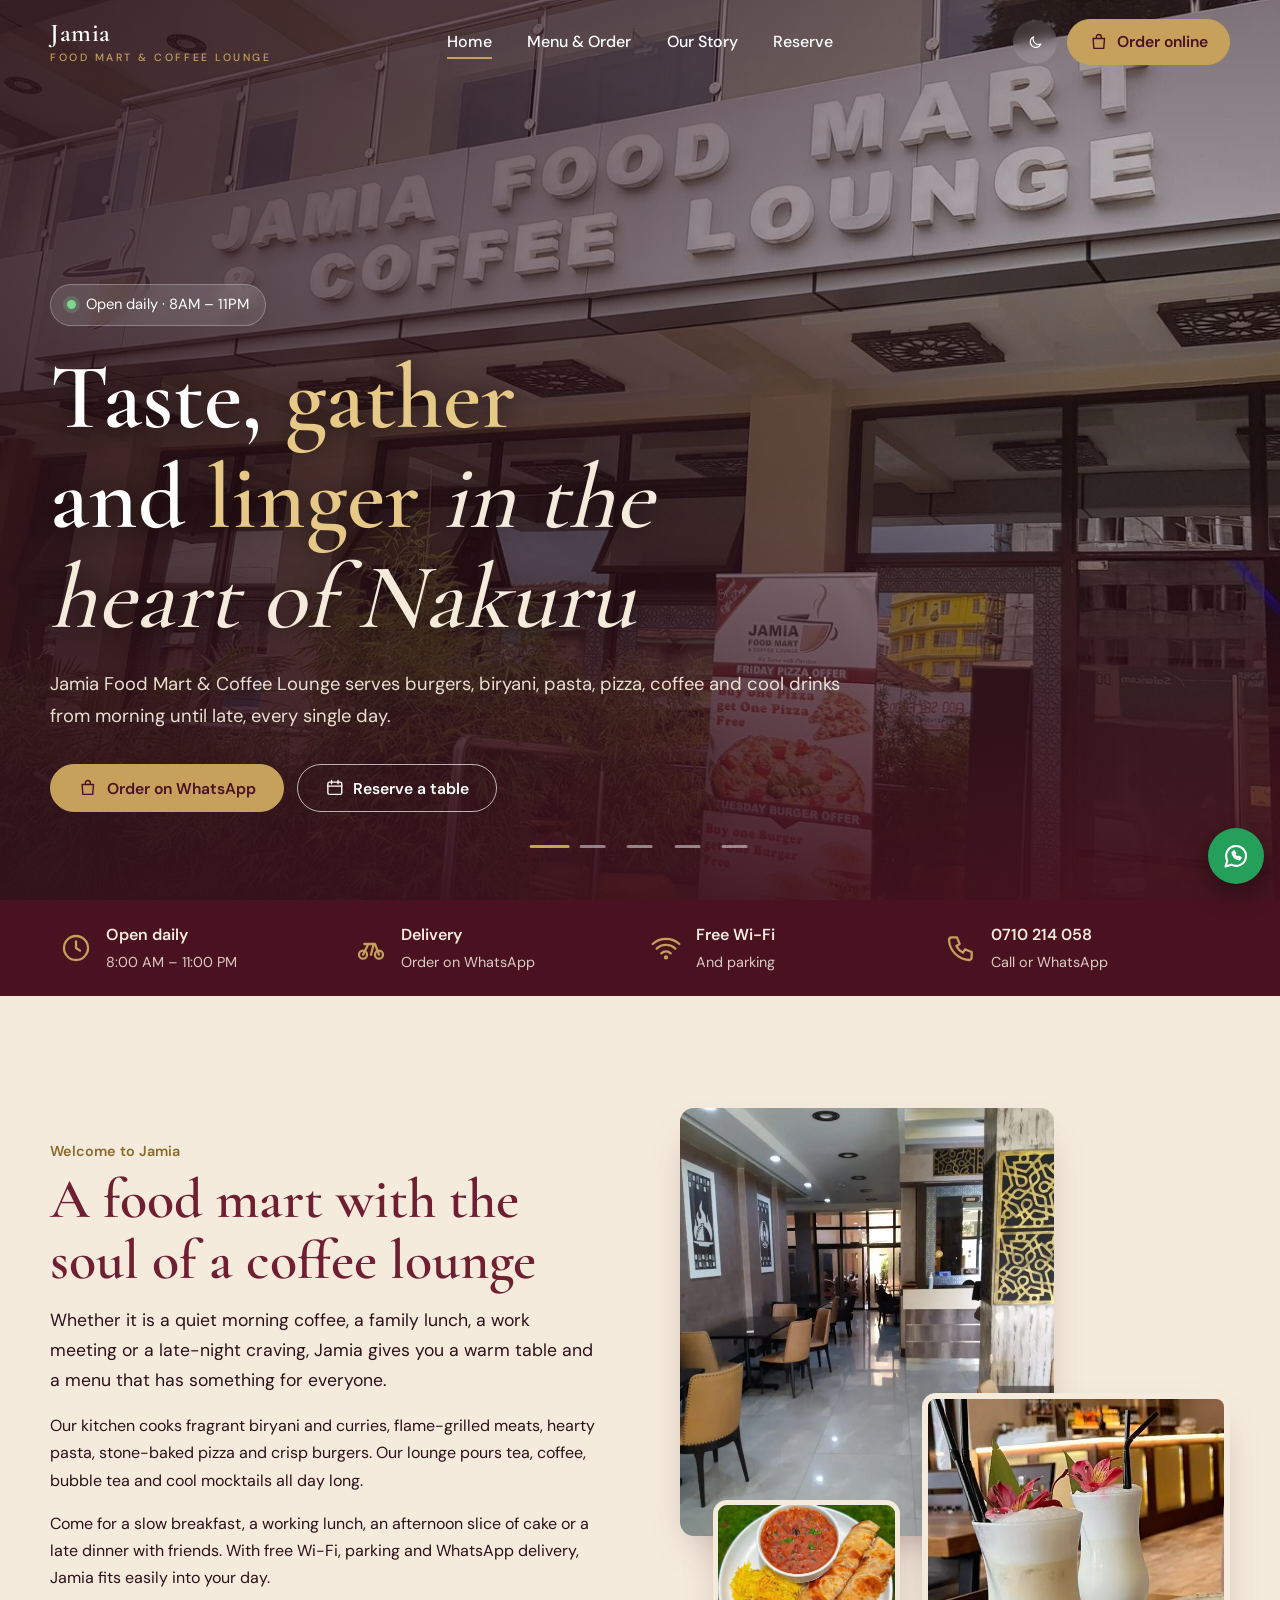
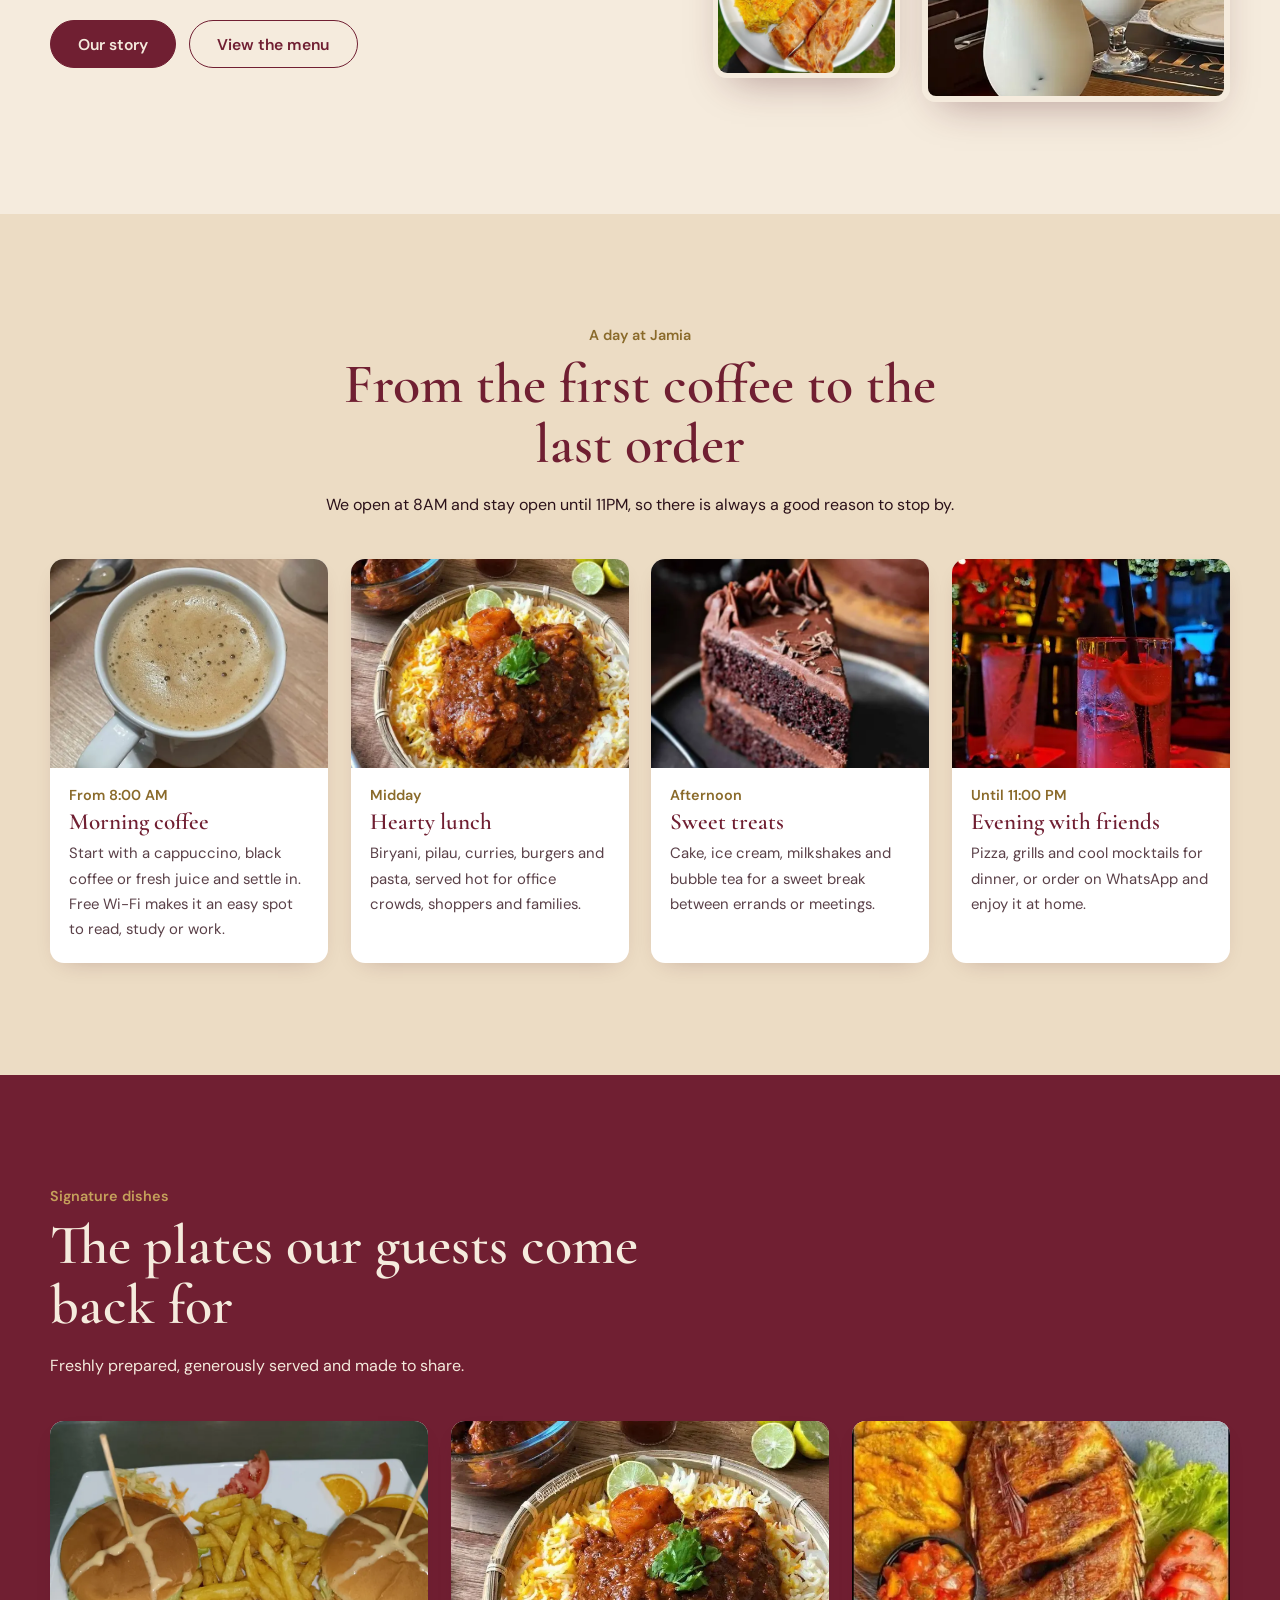
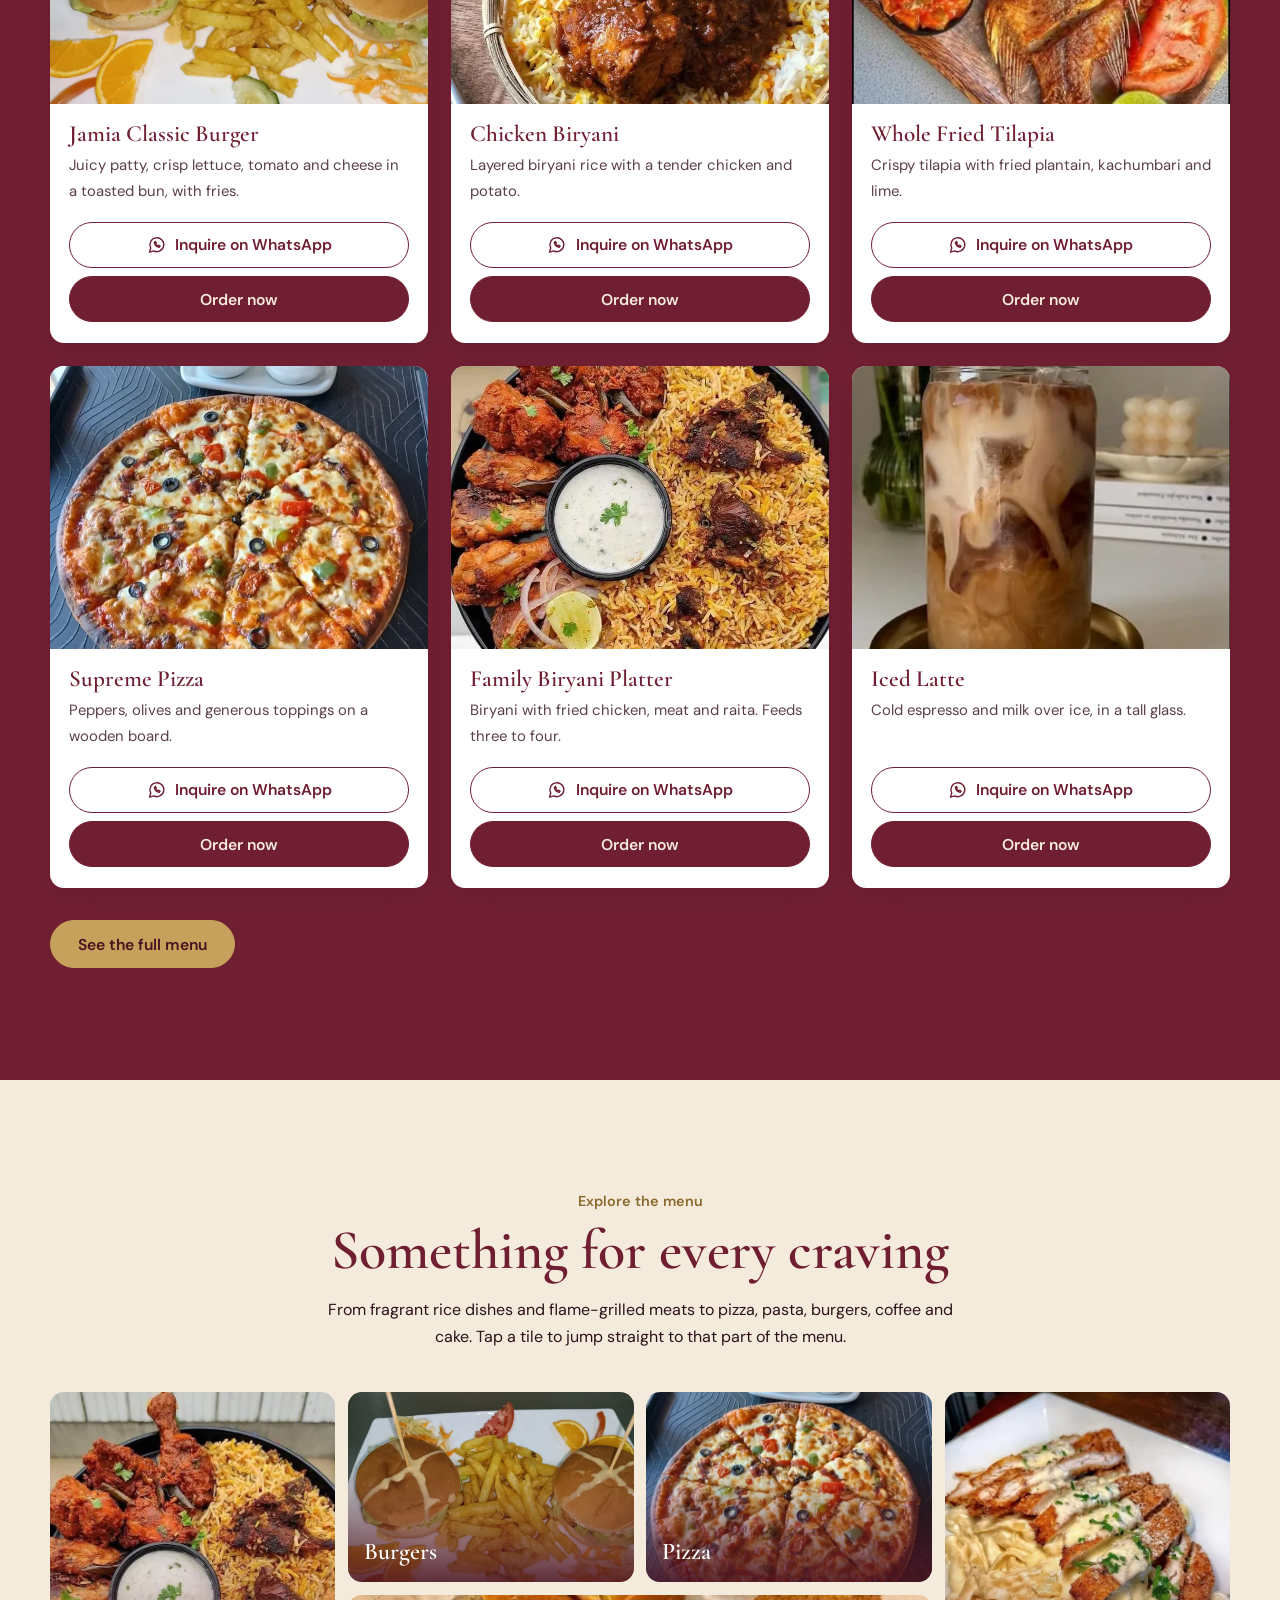
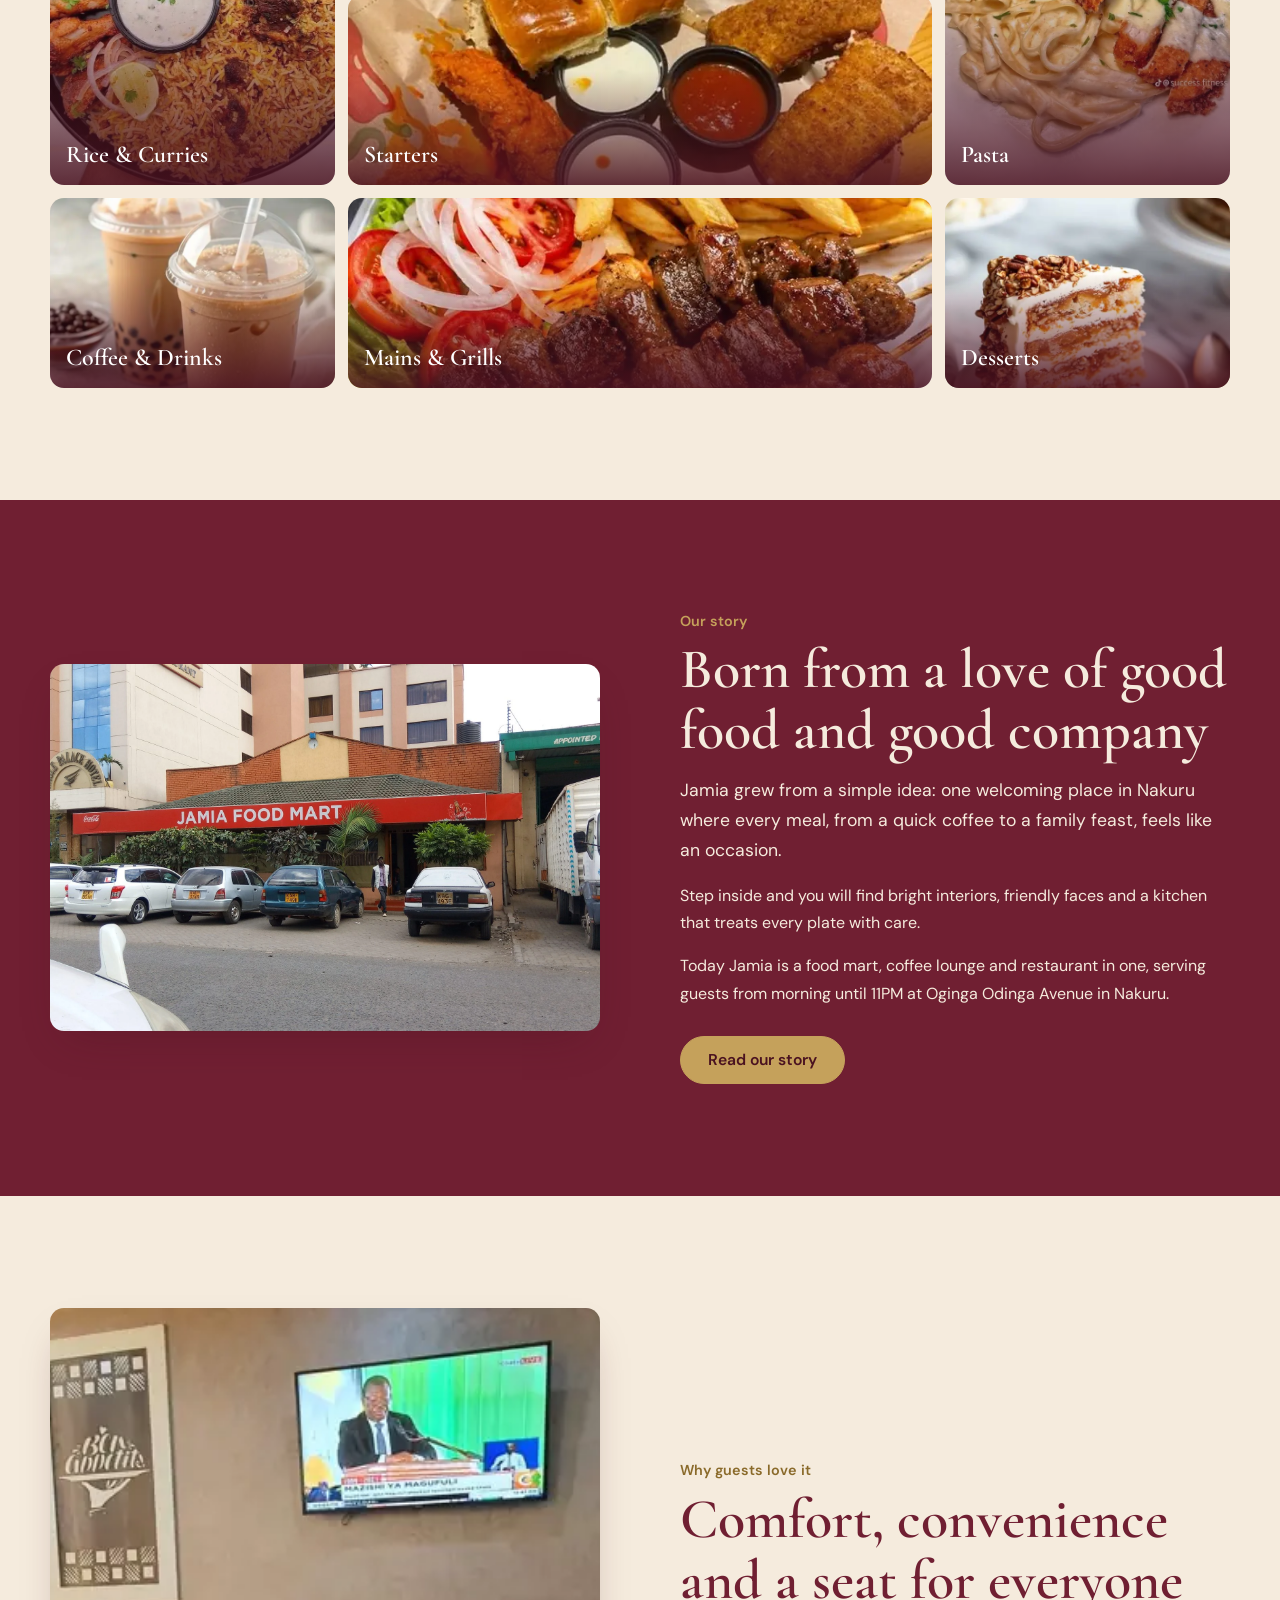
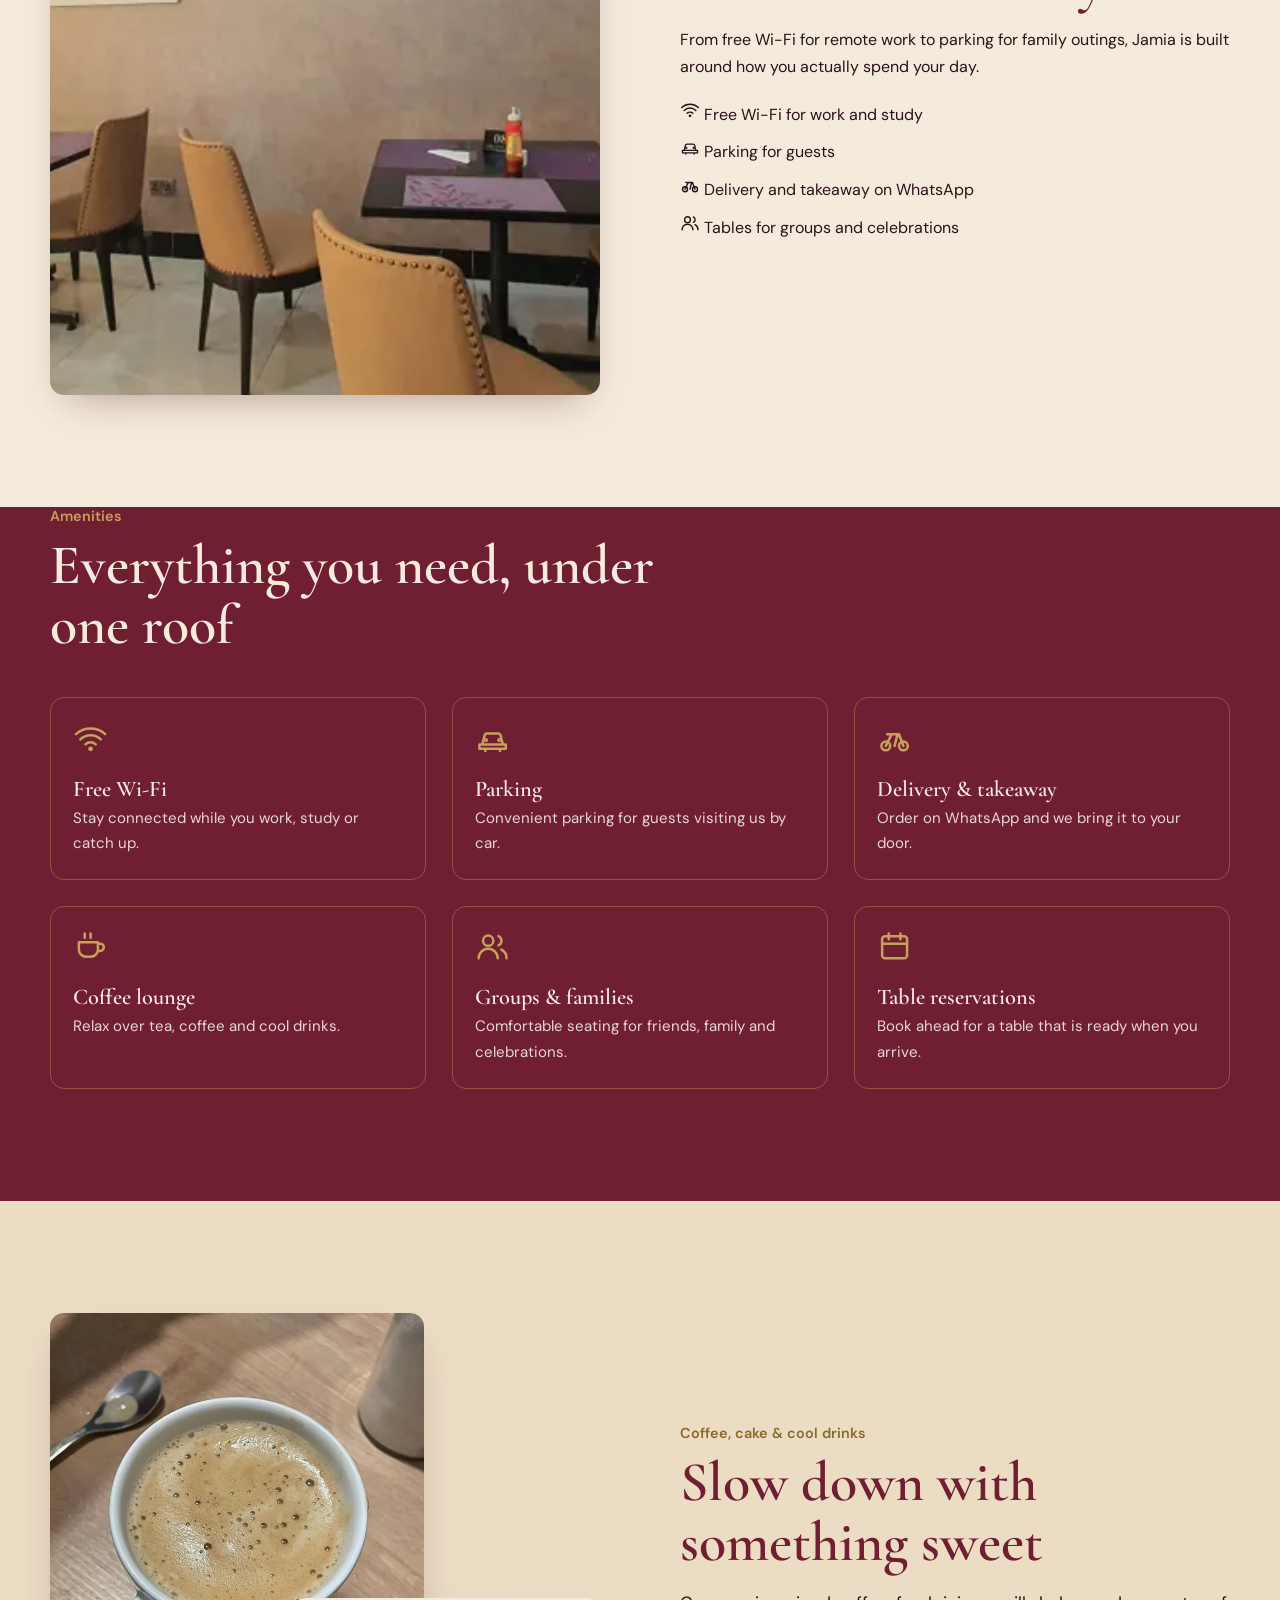
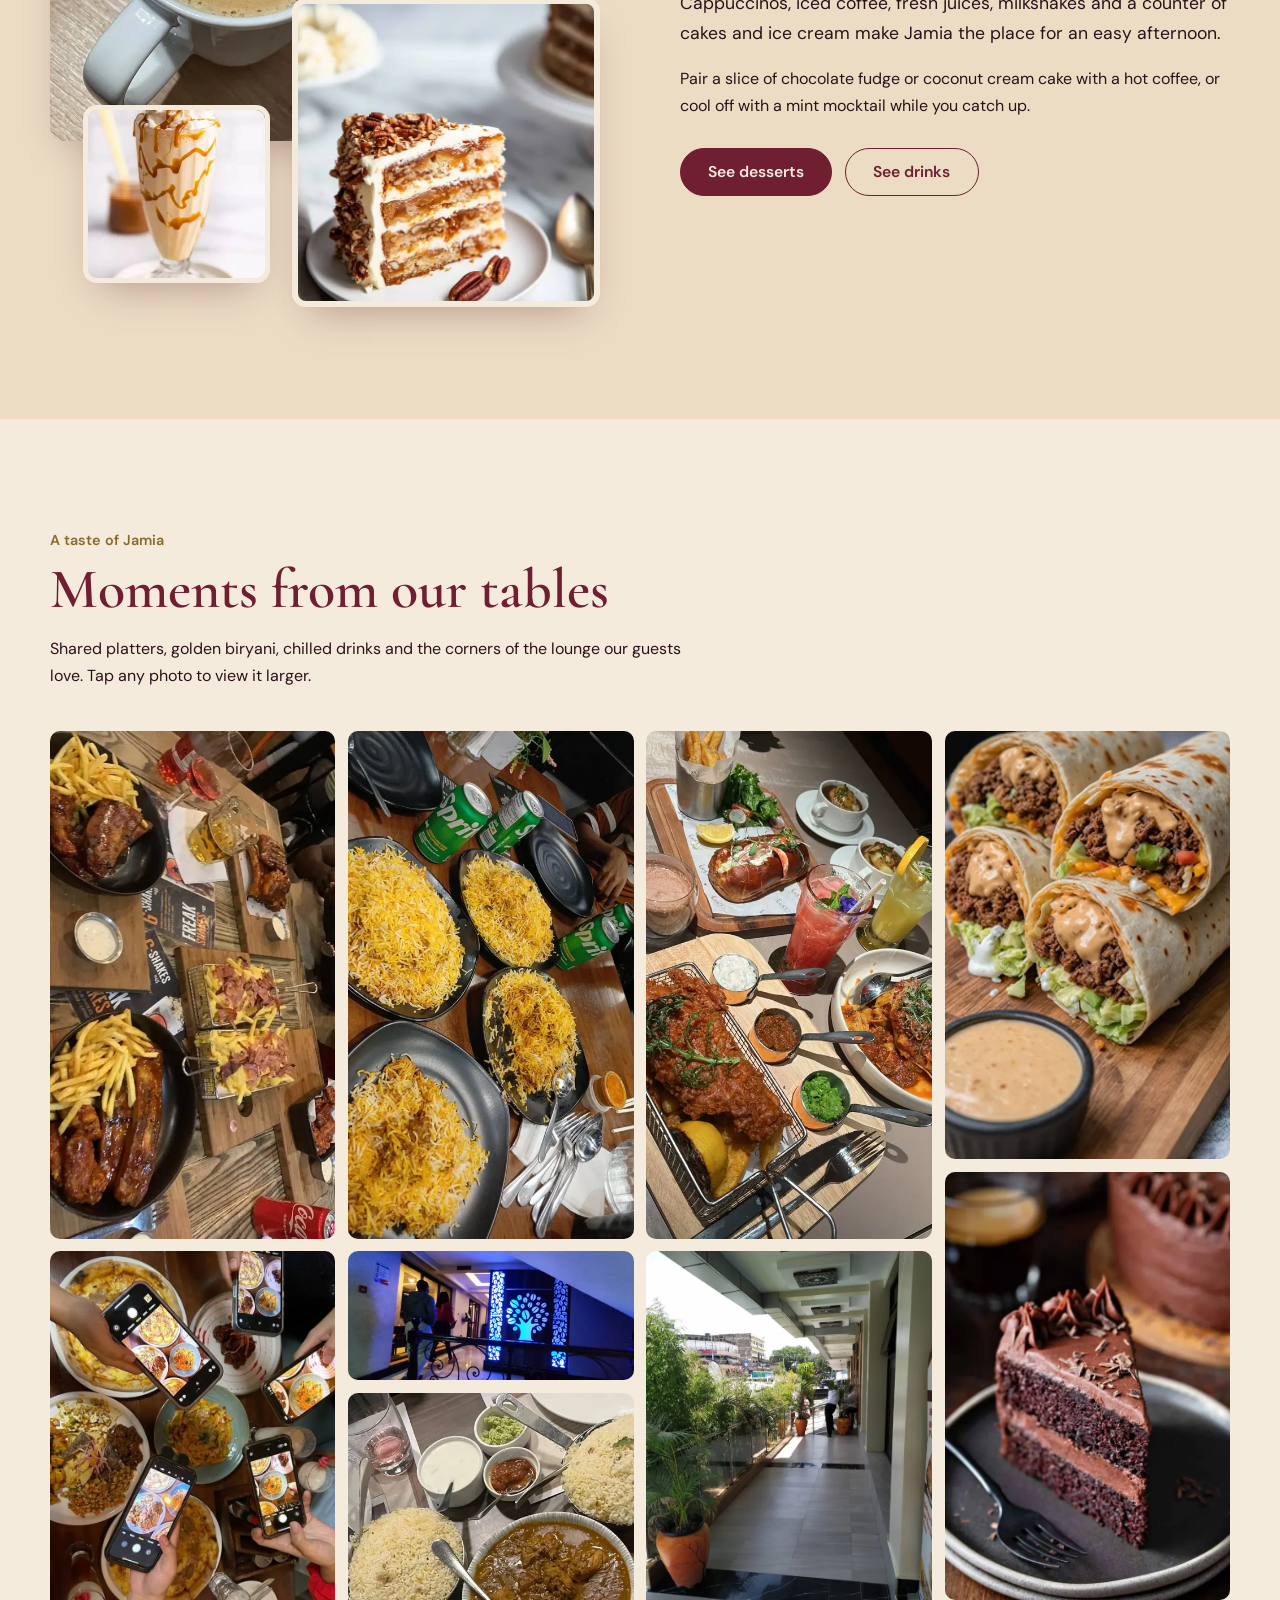
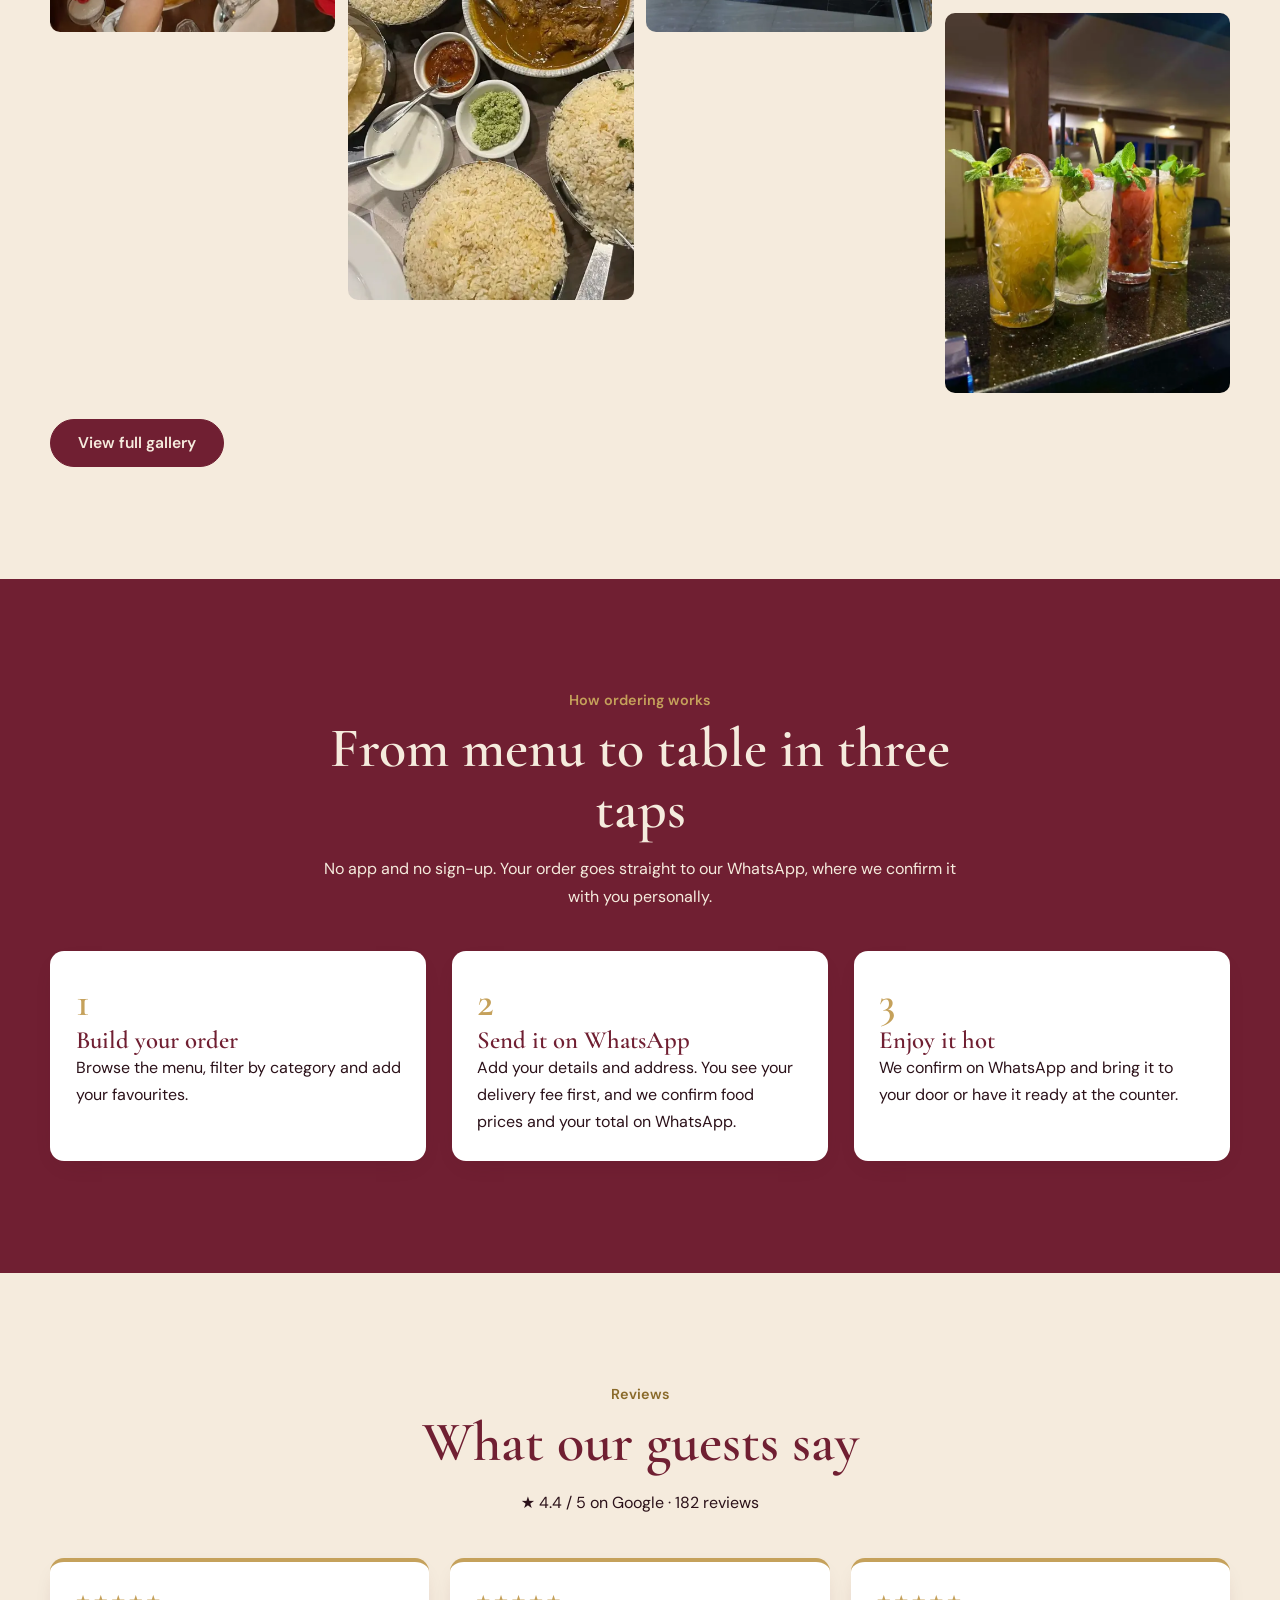
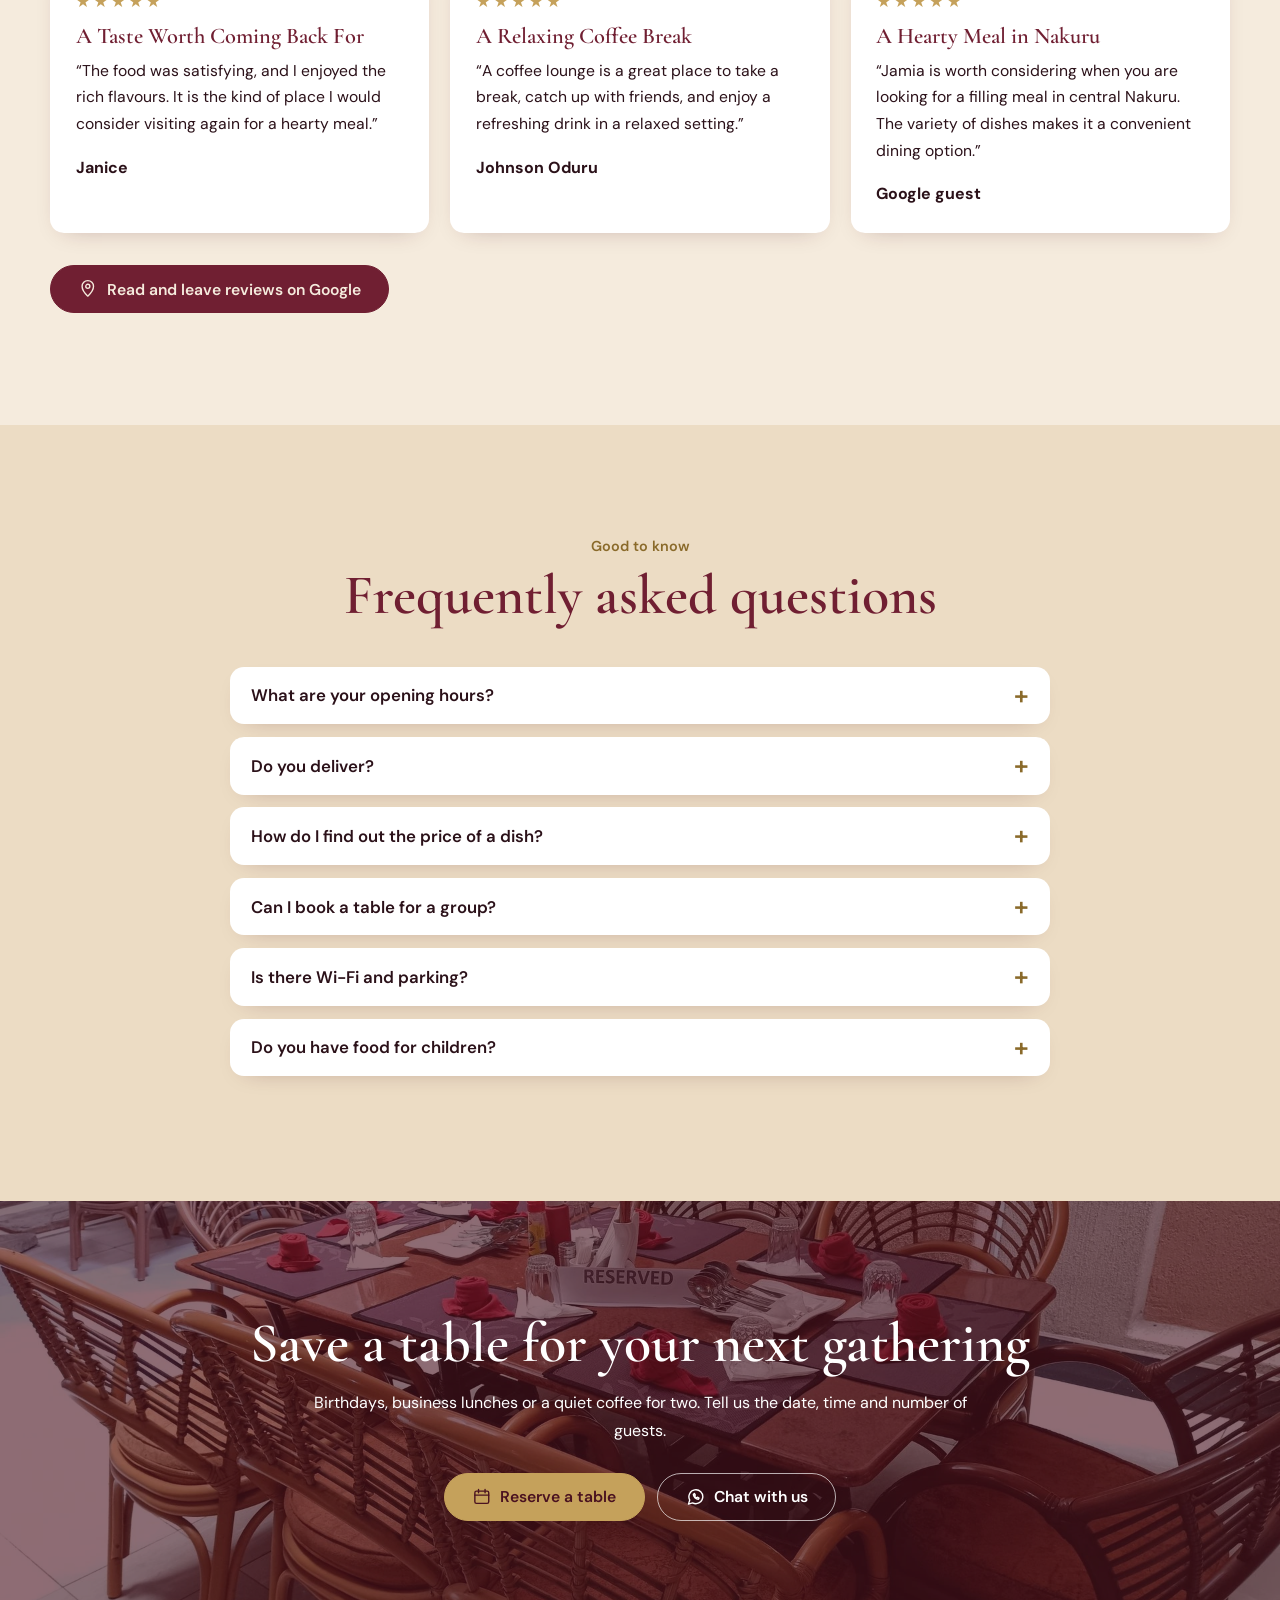
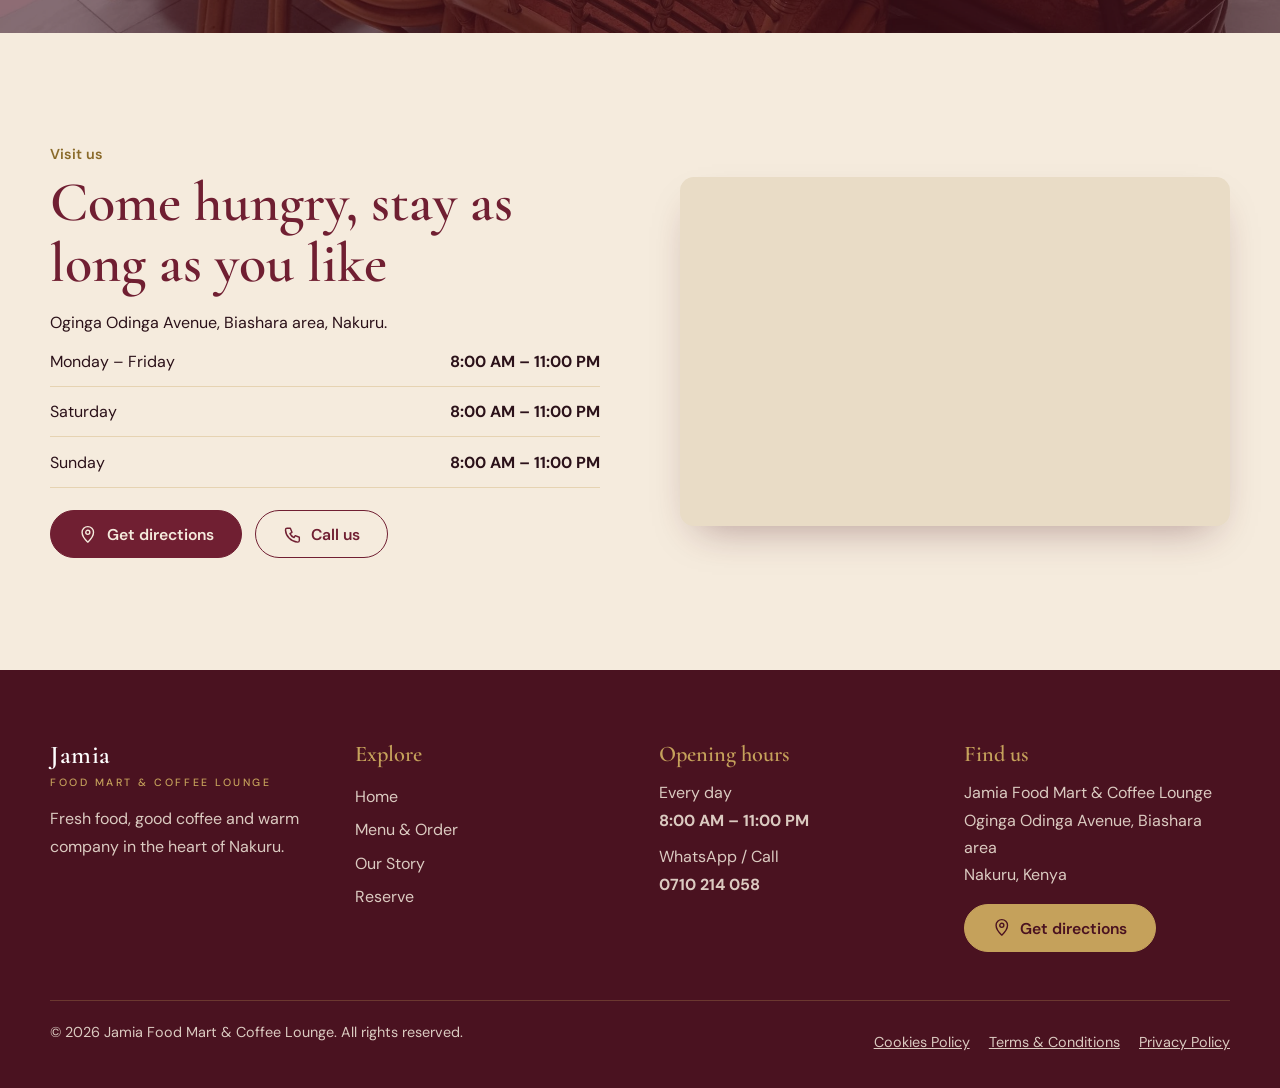
==== index.html @ 8fa5e99d "Add files via upload" ====
<!DOCTYPE html><html lang="en"><head><meta charset="utf-8"><meta name="viewport" content="width=device-width,initial-scale=1"><title>Jamia Food Mart & Coffee Lounge Nakuru | Restaurant, Coffee & Delivery</title><meta name="description" content="Jamia Food Mart & Coffee Lounge in Nakuru. Burgers, biryani, pasta, pizza and coffee. Open daily 8AM to 11PM with WhatsApp delivery, table reservations, free Wi-Fi and parking.">
<link rel="canonical" href="https://www.example.com/index.html"><meta name="theme-color" content="#701F32"><meta property="og:type" content="restaurant"><meta property="og:title" content="Jamia Food Mart & Coffee Lounge Nakuru | Restaurant, Coffee & Delivery"><meta property="og:description" content="Jamia Food Mart & Coffee Lounge in Nakuru. Burgers, biryani, pasta, pizza and coffee. Open daily 8AM to 11PM with WhatsApp delivery, table reservations, free Wi-Fi and parking."><meta property="og:image" content="https://www.example.com/images/j53.webp"><meta property="og:url" content="https://www.example.com/index.html"><meta name="twitter:card" content="summary_large_image">
<link rel="preload" href="fonts/cormorant-garamond-latin-600-normal.woff2" as="font" type="font/woff2" crossorigin><link rel="preload" href="fonts/dm-sans-latin-400-normal.woff2" as="font" type="font/woff2" crossorigin><link rel="stylesheet" href="css/style.css"><script>try{if(JSON.parse(localStorage.getItem('jm-th'))==='evening')document.documentElement.dataset.theme='evening'}catch(e){}</script>
<script type="application/ld+json">{"@context":"https://schema.org","@type":"Restaurant","name":"Jamia Food Mart & Coffee Lounge","image":"https://www.example.com/images/j53.webp","telephone":"+254710214058","servesCuisine":["Burgers","Pizza","Pasta","Biryani","Coffee"],"hasMenu":"https://www.example.com/menu.html","address":{"@type":"PostalAddress","streetAddress":"Oginga Odinga Avenue, Biashara area","addressLocality":"Nakuru","addressCountry":"KE"},"openingHoursSpecification":{"@type":"OpeningHoursSpecification","dayOfWeek":["Monday","Tuesday","Wednesday","Thursday","Friday","Saturday","Sunday"],"opens":"08:00","closes":"23:00"}}</script></head><body>
<header class="hd"><div class="wrap"><a class="logo" href="index.html">Jamia<small>FOOD MART &amp; COFFEE LOUNGE</small></a>
<nav class="nav" id="nav" aria-label="Main"><button class="x" type="button" aria-label="Close menu">&times;</button><ul><li><a href="index.html" aria-current="page">Home</a></li><li><a href="menu.html">Menu & Order</a></li><li><a href="about.html">Our Story</a></li><li><a href="reserve.html">Reserve</a></li></ul></nav>
<div class="hr"><button class="tg" type="button" aria-pressed="false" aria-label="Switch to evening look"><svg class="ic" viewBox="0 0 24 24" aria-hidden="true"><path d="M20 14.5A8 8 0 0 1 9.5 4a8 8 0 1 0 10.5 10.5z"/></svg></button><a class="btn" href="menu.html"><svg class="ic" viewBox="0 0 24 24" aria-hidden="true"><path d="M5 8h14l-1 12H6zM9 8V6a3 3 0 0 1 6 0v2"/></svg> Order online</a><button class="burger" type="button" aria-label="Open menu" aria-expanded="false" aria-controls="nav"><svg class="ic" viewBox="0 0 24 24" aria-hidden="true"><path d="M4 7h16M4 12h16M4 17h16"/></svg></button></div></div></header><main><section class="hero" aria-label="Welcome"><div class="slide on"><img src="images/j53.webp" alt="Jamia Food Mart &amp; Coffee Lounge entrance by day" width="1920" height="933" fetchpriority="high"></div><div class="slide"><img src="images/j40.webp" alt="Wicker dining chairs and set tables inside the restaurant" width="1920" height="1440" loading="lazy" decoding="async"></div><div class="slide"><img src="images/j44.webp" alt="Jamia Food Mart &amp; Coffee Lounge signage lit up at night" width="1920" height="864" loading="lazy" decoding="async"></div><div class="slide"><img src="images/j56.webp" alt="The bright, welcoming lounge area" width="1920" height="1440" loading="lazy" decoding="async"></div><div class="slide"><img src="images/j58.webp" alt="Jamia Food Mart entrance with its red awning" width="1920" height="1080" loading="lazy" decoding="async"></div><div class="wrap"><div class="status" data-open><i></i> Open daily · 8AM – 11PM</div><h1>Taste, <span class="g">gather</span> and <span class="g">linger</span> <span class="c">in the heart of Nakuru</span></h1><p>Jamia Food Mart &amp; Coffee Lounge serves burgers, biryani, pasta, pizza, coffee and cool drinks from morning until late, every single day.</p><div class="row"><a class="btn" href="menu.html"><svg class="ic" viewBox="0 0 24 24" aria-hidden="true"><path d="M5 8h14l-1 12H6zM9 8V6a3 3 0 0 1 6 0v2"/></svg> Order on WhatsApp</a><a class="btn ghost" href="reserve.html"><svg class="ic" viewBox="0 0 24 24" aria-hidden="true"><rect x="3.5" y="5" width="17" height="15" rx="2"/><path d="M3.5 10h17M8 3v4M16 3v4"/></svg> Reserve a table</a></div></div><div class="dots" role="group" aria-label="Slideshow"><button type="button" aria-label="Show slide 1" class="on"></button><button type="button" aria-label="Show slide 2"></button><button type="button" aria-label="Show slide 3"></button><button type="button" aria-label="Show slide 4"></button><button type="button" aria-label="Show slide 5"></button></div></section>
<section class="strip" aria-label="Quick info"><div class="wrap"><ul><li><svg class="ic" viewBox="0 0 24 24" aria-hidden="true"><circle cx="12" cy="12" r="9"/><path d="M12 7v5l3 2"/></svg><div><b>Open daily</b><span>8:00 AM – 11:00 PM</span></div></li><li><svg class="ic" viewBox="0 0 24 24" aria-hidden="true"><circle cx="6" cy="17" r="3"/><circle cx="18" cy="17" r="3"/><path d="M6 17l4-8h5l3 8M9 9H7M14 9l-2 8"/></svg><div><b>Delivery</b><span>Order on WhatsApp</span></div></li><li><svg class="ic" viewBox="0 0 24 24" aria-hidden="true"><path d="M2 9a15 15 0 0 1 20 0M5 12.5a10 10 0 0 1 14 0M8.5 16a5 5 0 0 1 7 0"/><circle cx="12" cy="19" r=".8"/></svg><div><b>Free Wi-Fi</b><span>And parking</span></div></li><li><svg class="ic" viewBox="0 0 24 24" aria-hidden="true"><path d="M5 4h4l2 5-2.5 1.5a11 11 0 0 0 5 5L15 13l5 2v4a2 2 0 0 1-2 2A16 16 0 0 1 3 6a2 2 0 0 1 2-2z"/></svg><div><b>0710 214 058</b><span>Call or WhatsApp</span></div></li></ul></div></section>
<section><div class="wrap split"><div class="rv"><span class="tag">Welcome to Jamia</span><h2>A food mart with the soul of a coffee lounge</h2><p class="lead">Whether it is a quiet morning coffee, a family lunch, a work meeting or a late-night craving, Jamia gives you a warm table and a menu that has something for everyone.</p><p>Our kitchen cooks fragrant biryani and curries, flame-grilled meats, hearty pasta, stone-baked pizza and crisp burgers. Our lounge pours tea, coffee, bubble tea and cool mocktails all day long.</p><p>Come for a slow breakfast, a working lunch, an afternoon slice of cake or a late dinner with friends. With free Wi-Fi, parking and WhatsApp delivery, Jamia fits easily into your day.</p><div class="row"><a class="btn wine" href="about.html">Our story</a><a class="btn ghost w" href="menu.html">View the menu</a></div></div>
<div class="collage rv"><img src="images/j47.webp" alt="Spacious, modern interior with tiled floors and comfortable chairs" width="675" height="900" class="a" loading="lazy" decoding="async" data-zoom><img src="images/j69.webp" alt="Two chilled coconut drinks at the bar" width="506" height="900" class="b" loading="lazy" decoding="async" data-zoom><img src="images/j19.webp" alt="Layered chapati with a bowl of bean stew and rice" width="735" height="760" class="c" loading="lazy" decoding="async" data-zoom></div></div></section>
<section class="alt"><div class="wrap"><div class="head c rv"><span class="tag">A day at Jamia</span><h2>From the first coffee to the last order</h2><p>We open at 8AM and stay open until 11PM, so there is always a good reason to stop by.</p></div><div class="cards">
<article class="card rv"><div class="im"><img src="images/j79.webp" alt="Cappuccino with creamy foam" width="675" height="900" loading="lazy" decoding="async" data-zoom></div><div class="bd"><span class="tag" style="margin:0">From 8:00 AM</span><h3>Morning coffee</h3><p>Start with a cappuccino, black coffee or fresh juice and settle in. Free Wi-Fi makes it an easy spot to read, study or work.</p></div></article>
<article class="card rv"><div class="im"><img src="images/j33.webp" alt="Chicken biryani on a woven tray" width="640" height="640" loading="lazy" decoding="async" data-zoom></div><div class="bd"><span class="tag" style="margin:0">Midday</span><h3>Hearty lunch</h3><p>Biryani, pilau, curries, burgers and pasta, served hot for office crowds, shoppers and families.</p></div></article>
<article class="card rv"><div class="im"><img src="images/j86.webp" alt="Chocolate fudge cake slice" width="600" height="900" loading="lazy" decoding="async" data-zoom></div><div class="bd"><span class="tag" style="margin:0">Afternoon</span><h3>Sweet treats</h3><p>Cake, ice cream, milkshakes and bubble tea for a sweet break between errands or meetings.</p></div></article>
<article class="card rv"><div class="im"><img src="images/j71.webp" alt="Red berry sparkler mocktails" width="506" height="900" loading="lazy" decoding="async" data-zoom></div><div class="bd"><span class="tag" style="margin:0">Until 11:00 PM</span><h3>Evening with friends</h3><p>Pizza, grills and cool mocktails for dinner, or order on WhatsApp and enjoy it at home.</p></div></article></div></div></section>
<section class="dark"><div class="wrap"><div class="head rv"><span class="tag">Signature dishes</span><h2>The plates our guests come back for</h2><p>Freshly prepared, generously served and made to share.</p></div><div class="cards c3"><article class="card rv"><div class="im"><img src="images/j46.webp" alt="Jamia Classic Burger" width="900" height="675" loading="lazy" decoding="async" data-zoom></div><div class="bd"><div class="t"><h3>Jamia Classic Burger</h3></div><p>Juicy patty, crisp lettuce, tomato and cheese in a toasted bun, with fries.</p><div class="acts"><a class="btn ghost w inq" href="https://wa.me/254710214058?text=Hi%20Jamia%2C%20I%20would%20like%20to%20inquire%20about%20the%20price%20of%3A%20Jamia%20Classic%20Burger" target="_blank" rel="noopener"><svg class="ic" viewBox="0 0 24 24" aria-hidden="true"><path d="M3 21l1.6-5A8.5 8.5 0 1 1 8 19.4z"/><path d="M9 9c0 3 3 6 6 6l1-1.5-2-1-1 .8c-1-.4-2-1.4-2.4-2.4l.8-1-1-2z"/></svg> Inquire on WhatsApp</a><a class="btn wine" href="menu.html#burgers">Order now</a></div></div></article><article class="card rv"><div class="im"><img src="images/j33.webp" alt="Chicken Biryani" width="640" height="640" loading="lazy" decoding="async" data-zoom></div><div class="bd"><div class="t"><h3>Chicken Biryani</h3></div><p>Layered biryani rice with a tender chicken and potato.</p><div class="acts"><a class="btn ghost w inq" href="https://wa.me/254710214058?text=Hi%20Jamia%2C%20I%20would%20like%20to%20inquire%20about%20the%20price%20of%3A%20Chicken%20Biryani" target="_blank" rel="noopener"><svg class="ic" viewBox="0 0 24 24" aria-hidden="true"><path d="M3 21l1.6-5A8.5 8.5 0 1 1 8 19.4z"/><path d="M9 9c0 3 3 6 6 6l1-1.5-2-1-1 .8c-1-.4-2-1.4-2.4-2.4l.8-1-1-2z"/></svg> Inquire on WhatsApp</a><a class="btn wine" href="menu.html#rice">Order now</a></div></div></article><article class="card rv"><div class="im"><img src="images/j14.webp" alt="Whole Fried Tilapia" width="736" height="881" loading="lazy" decoding="async" data-zoom></div><div class="bd"><div class="t"><h3>Whole Fried Tilapia</h3></div><p>Crispy tilapia with fried plantain, kachumbari and lime.</p><div class="acts"><a class="btn ghost w inq" href="https://wa.me/254710214058?text=Hi%20Jamia%2C%20I%20would%20like%20to%20inquire%20about%20the%20price%20of%3A%20Whole%20Fried%20Tilapia" target="_blank" rel="noopener"><svg class="ic" viewBox="0 0 24 24" aria-hidden="true"><path d="M3 21l1.6-5A8.5 8.5 0 1 1 8 19.4z"/><path d="M9 9c0 3 3 6 6 6l1-1.5-2-1-1 .8c-1-.4-2-1.4-2.4-2.4l.8-1-1-2z"/></svg> Inquire on WhatsApp</a><a class="btn wine" href="menu.html#grill">Order now</a></div></div></article><article class="card rv"><div class="im"><img src="images/j36.webp" alt="Supreme Pizza" width="675" height="900" loading="lazy" decoding="async" data-zoom></div><div class="bd"><div class="t"><h3>Supreme Pizza</h3></div><p>Peppers, olives and generous toppings on a wooden board.</p><div class="acts"><a class="btn ghost w inq" href="https://wa.me/254710214058?text=Hi%20Jamia%2C%20I%20would%20like%20to%20inquire%20about%20the%20price%20of%3A%20Supreme%20Pizza" target="_blank" rel="noopener"><svg class="ic" viewBox="0 0 24 24" aria-hidden="true"><path d="M3 21l1.6-5A8.5 8.5 0 1 1 8 19.4z"/><path d="M9 9c0 3 3 6 6 6l1-1.5-2-1-1 .8c-1-.4-2-1.4-2.4-2.4l.8-1-1-2z"/></svg> Inquire on WhatsApp</a><a class="btn wine" href="menu.html#pizza">Order now</a></div></div></article><article class="card rv"><div class="im"><img src="images/j34.webp" alt="Family Biryani Platter" width="736" height="867" loading="lazy" decoding="async" data-zoom></div><div class="bd"><div class="t"><h3>Family Biryani Platter</h3></div><p>Biryani with fried chicken, meat and raita. Feeds three to four.</p><div class="acts"><a class="btn ghost w inq" href="https://wa.me/254710214058?text=Hi%20Jamia%2C%20I%20would%20like%20to%20inquire%20about%20the%20price%20of%3A%20Family%20Biryani%20Platter" target="_blank" rel="noopener"><svg class="ic" viewBox="0 0 24 24" aria-hidden="true"><path d="M3 21l1.6-5A8.5 8.5 0 1 1 8 19.4z"/><path d="M9 9c0 3 3 6 6 6l1-1.5-2-1-1 .8c-1-.4-2-1.4-2.4-2.4l.8-1-1-2z"/></svg> Inquire on WhatsApp</a><a class="btn wine" href="menu.html#rice">Order now</a></div></div></article><article class="card rv"><div class="im"><img src="images/j70.webp" alt="Iced Latte" width="507" height="900" loading="lazy" decoding="async" data-zoom></div><div class="bd"><div class="t"><h3>Iced Latte</h3></div><p>Cold espresso and milk over ice, in a tall glass.</p><div class="acts"><a class="btn ghost w inq" href="https://wa.me/254710214058?text=Hi%20Jamia%2C%20I%20would%20like%20to%20inquire%20about%20the%20price%20of%3A%20Iced%20Latte" target="_blank" rel="noopener"><svg class="ic" viewBox="0 0 24 24" aria-hidden="true"><path d="M3 21l1.6-5A8.5 8.5 0 1 1 8 19.4z"/><path d="M9 9c0 3 3 6 6 6l1-1.5-2-1-1 .8c-1-.4-2-1.4-2.4-2.4l.8-1-1-2z"/></svg> Inquire on WhatsApp</a><a class="btn wine" href="menu.html#drinks">Order now</a></div></div></article></div><p class="rv" style="margin-top:2rem"><a class="btn" href="menu.html">See the full menu</a></p></div></section>
<section><div class="wrap"><div class="head c rv"><span class="tag">Explore the menu</span><h2>Something for every craving</h2><p>From fragrant rice dishes and flame-grilled meats to pizza, pasta, burgers, coffee and cake. Tap a tile to jump straight to that part of the menu.</p></div><div class="mosaic">
<a class="t rv" href="menu.html#rice"><img src="images/j34.webp" alt="Family biryani platter with fried chicken" width="736" height="867" loading="lazy" decoding="async"><span>Rice &amp; Curries</span></a><a class="rv" href="menu.html#burgers"><img src="images/j46.webp" alt="Burgers and fries" width="900" height="675" loading="lazy" decoding="async"><span>Burgers</span></a><a class="rv" href="menu.html#pizza"><img src="images/j36.webp" alt="Supreme pizza on a board" width="675" height="900" loading="lazy" decoding="async"><span>Pizza</span></a><a class="t rv" href="menu.html#pasta"><img src="images/j8.webp" alt="Creamy chicken alfredo" width="674" height="900" loading="lazy" decoding="async"><span>Pasta</span></a><a class="w rv" href="menu.html#starters"><img src="images/j67.webp" alt="Wings, sliders and spring rolls platter" width="675" height="900" loading="lazy" decoding="async"><span>Starters</span></a><a class="rv" href="menu.html#drinks"><img src="images/j29.webp" alt="Brown sugar bubble tea" width="600" height="900" loading="lazy" decoding="async"><span>Coffee &amp; Drinks</span></a><a class="w rv" href="menu.html#grill"><img src="images/j20.webp" alt="Beef skewers with fries and salad" width="730" height="900" loading="lazy" decoding="async"><span>Mains &amp; Grills</span></a><a class="rv" href="menu.html#sweets"><img src="images/j83.webp" alt="Pecan layer cake slice" width="600" height="900" loading="lazy" decoding="async"><span>Desserts</span></a></div></div></section>
<section class="dark"><div class="wrap split flip"><div class="rv"><span class="tag">Our story</span><h2>Born from a love of good food and good company</h2><p class="lead">Jamia grew from a simple idea: one welcoming place in Nakuru where every meal, from a quick coffee to a family feast, feels like an occasion.</p><p>Step inside and you will find bright interiors, friendly faces and a kitchen that treats every plate with care.</p><p>Today Jamia is a food mart, coffee lounge and restaurant in one, serving guests from morning until 11PM at Oginga Odinga Avenue in Nakuru.</p><div class="row"><a class="btn" href="about.html">Read our story</a></div></div><div class="fig w rv"><img src="images/j58.webp" alt="Jamia Food Mart entrance with its red awning" width="1920" height="1080" loading="lazy" decoding="async" data-zoom></div></div></section>
<section><div class="wrap split"><div class="fig rv"><img src="images/j60.webp" alt="Dining corner with wooden chairs and a wall-mounted TV" width="900" height="427" loading="lazy" decoding="async" data-zoom></div><div class="rv"><span class="tag">Why guests love it</span><h2>Comfort, convenience and a seat for everyone</h2><p>From free Wi-Fi for remote work to parking for family outings, Jamia is built around how you actually spend your day.</p><ul style="margin-top:1.2rem;display:grid;gap:.6rem"><li><svg class="ic" viewBox="0 0 24 24" aria-hidden="true"><path d="M2 9a15 15 0 0 1 20 0M5 12.5a10 10 0 0 1 14 0M8.5 16a5 5 0 0 1 7 0"/><circle cx="12" cy="19" r=".8"/></svg> Free Wi-Fi for work and study</li><li><svg class="ic" viewBox="0 0 24 24" aria-hidden="true"><path d="M5 16l1.5-6A2 2 0 0 1 8.4 8.5h7.2a2 2 0 0 1 1.9 1.5L19 16M3 16h18v3H3zM7 19v1.5M17 19v1.5"/><circle cx="7.5" cy="13" r=".6"/><circle cx="16.5" cy="13" r=".6"/></svg> Parking for guests</li><li><svg class="ic" viewBox="0 0 24 24" aria-hidden="true"><circle cx="6" cy="17" r="3"/><circle cx="18" cy="17" r="3"/><path d="M6 17l4-8h5l3 8M9 9H7M14 9l-2 8"/></svg> Delivery and takeaway on WhatsApp</li><li><svg class="ic" viewBox="0 0 24 24" aria-hidden="true"><circle cx="9" cy="8" r="3.5"/><path d="M2.5 20a6.5 6.5 0 0 1 13 0M16 4.8a3.5 3.5 0 0 1 0 6.4M18 14a6.5 6.5 0 0 1 3.5 6"/></svg> Tables for groups and celebrations</li></ul></div></div></section>
<section class="dark" style="padding-top:0"><div class="wrap"><div class="head rv"><span class="tag">Amenities</span><h2>Everything you need, under one roof</h2></div><div class="feat"><div class="rv"><svg class="ic" viewBox="0 0 24 24" aria-hidden="true"><path d="M2 9a15 15 0 0 1 20 0M5 12.5a10 10 0 0 1 14 0M8.5 16a5 5 0 0 1 7 0"/><circle cx="12" cy="19" r=".8"/></svg><h3>Free Wi-Fi</h3><p>Stay connected while you work, study or catch up.</p></div><div class="rv"><svg class="ic" viewBox="0 0 24 24" aria-hidden="true"><path d="M5 16l1.5-6A2 2 0 0 1 8.4 8.5h7.2a2 2 0 0 1 1.9 1.5L19 16M3 16h18v3H3zM7 19v1.5M17 19v1.5"/><circle cx="7.5" cy="13" r=".6"/><circle cx="16.5" cy="13" r=".6"/></svg><h3>Parking</h3><p>Convenient parking for guests visiting us by car.</p></div><div class="rv"><svg class="ic" viewBox="0 0 24 24" aria-hidden="true"><circle cx="6" cy="17" r="3"/><circle cx="18" cy="17" r="3"/><path d="M6 17l4-8h5l3 8M9 9H7M14 9l-2 8"/></svg><h3>Delivery &amp; takeaway</h3><p>Order on WhatsApp and we bring it to your door.</p></div><div class="rv"><svg class="ic" viewBox="0 0 24 24" aria-hidden="true"><path d="M4 9h13v5a5 5 0 0 1-5 5H9a5 5 0 0 1-5-5zM17 10h1.5a2.5 2.5 0 0 1 0 5H17M8 3v3M12 3v3"/></svg><h3>Coffee lounge</h3><p>Relax over tea, coffee and cool drinks.</p></div><div class="rv"><svg class="ic" viewBox="0 0 24 24" aria-hidden="true"><circle cx="9" cy="8" r="3.5"/><path d="M2.5 20a6.5 6.5 0 0 1 13 0M16 4.8a3.5 3.5 0 0 1 0 6.4M18 14a6.5 6.5 0 0 1 3.5 6"/></svg><h3>Groups &amp; families</h3><p>Comfortable seating for friends, family and celebrations.</p></div><div class="rv"><svg class="ic" viewBox="0 0 24 24" aria-hidden="true"><rect x="3.5" y="5" width="17" height="15" rx="2"/><path d="M3.5 10h17M8 3v4M16 3v4"/></svg><h3>Table reservations</h3><p>Book ahead for a table that is ready when you arrive.</p></div></div></div></section>
<section class="alt"><div class="wrap split flip"><div class="rv"><span class="tag">Coffee, cake &amp; cool drinks</span><h2>Slow down with something sweet</h2><p class="lead">Cappuccinos, iced coffee, fresh juices, milkshakes and a counter of cakes and ice cream make Jamia the place for an easy afternoon.</p><p>Pair a slice of chocolate fudge or coconut cream cake with a hot coffee, or cool off with a mint mocktail while you catch up.</p><div class="row"><a class="btn wine" href="menu.html#sweets">See desserts</a><a class="btn ghost w" href="menu.html#drinks">See drinks</a></div></div><div class="collage rv"><img src="images/j79.webp" alt="Cappuccino with creamy foam in a white cup" width="675" height="900" class="a" loading="lazy" decoding="async" data-zoom><img src="images/j83.webp" alt="Pecan layer cake slice on a white plate" width="600" height="900" class="b" loading="lazy" decoding="async" data-zoom><img src="images/j75.webp" alt="Caramel milkshake with whipped cream" width="601" height="900" class="c" loading="lazy" decoding="async" data-zoom></div></div></section>
<section><div class="wrap"><div class="head rv"><span class="tag">A taste of Jamia</span><h2>Moments from our tables</h2><p>Shared platters, golden biryani, chilled drinks and the corners of the lounge our guests love. Tap any photo to view it larger.</p></div><div class="gal"><img src="images/j12.webp" alt="Table spread of grilled meats, wings and fries" width="506" height="900" class="rv" loading="lazy" decoding="async" data-zoom><img src="images/j65.webp" alt="Friends photographing a shared feast" width="675" height="900" class="rv" loading="lazy" decoding="async" data-zoom><img src="images/j32.webp" alt="Trays of golden biryani" width="506" height="900" class="rv" loading="lazy" decoding="async" data-zoom><img src="images/j42.webp" alt="Blue-lit interior corner" width="900" height="405" class="rv" loading="lazy" decoding="async" data-zoom><img src="images/j30.webp" alt="Rice and curry platter with sides" width="506" height="900" class="rv" loading="lazy" decoding="async" data-zoom><img src="images/j3.webp" alt="Table with mocktails, juices and mains" width="506" height="900" class="rv" loading="lazy" decoding="async" data-zoom><img src="images/j45.webp" alt="Garden-lined corridor outside the lounge" width="675" height="900" class="rv" loading="lazy" decoding="async" data-zoom><img src="images/j5.webp" alt="Beef shawarma wraps with dipping sauce" width="600" height="900" class="rv" loading="lazy" decoding="async" data-zoom><img src="images/j86.webp" alt="Chocolate fudge cake slice" width="600" height="900" class="rv" loading="lazy" decoding="async" data-zoom><img src="images/j72.webp" alt="Mint mojito mocktails on the counter" width="675" height="900" class="rv" loading="lazy" decoding="async" data-zoom></div><p class="rv" style="margin-top:1.6rem"><a class="btn wine" href="about.html#gallery">View full gallery</a></p></div></section>
<section class="dark"><div class="wrap"><div class="head c rv"><span class="tag">How ordering works</span><h2>From menu to table in three taps</h2><p>No app and no sign-up. Your order goes straight to our WhatsApp, where we confirm it with you personally.</p></div><ol class="steps"><li class="rv"><h3>Build your order</h3><p>Browse the menu, filter by category and add your favourites.</p></li><li class="rv"><h3>Send it on WhatsApp</h3><p>Add your details and address. You see your delivery fee first, and we confirm food prices and your total on WhatsApp.</p></li><li class="rv"><h3>Enjoy it hot</h3><p>We confirm on WhatsApp and bring it to your door or have it ready at the counter.</p></li></ol></div></section>
<section><div class="wrap"><div class="head c rv"><span class="tag">Reviews</span><h2>What our guests say</h2><p>★ 4.4 / 5 on Google · 182 reviews</p></div><div class="rv-g"><figure class="rev rv"><div class="s" role="img" aria-label="5 out of 5 stars">★★★★★</div><h3>A Taste Worth Coming Back For</h3><p>“The food was satisfying, and I enjoyed the rich flavours. It is the kind of place I would consider visiting again for a hearty meal.”</p><figcaption><b>Janice</b></figcaption></figure><figure class="rev rv"><div class="s" role="img" aria-label="5 out of 5 stars">★★★★★</div><h3>A Relaxing Coffee Break</h3><p>“A coffee lounge is a great place to take a break, catch up with friends, and enjoy a refreshing drink in a relaxed setting.”</p><figcaption><b>Johnson Oduru</b></figcaption></figure><figure class="rev rv"><div class="s" role="img" aria-label="5 out of 5 stars">★★★★★</div><h3>A Hearty Meal in Nakuru</h3><p>“Jamia is worth considering when you are looking for a filling meal in central Nakuru. The variety of dishes makes it a convenient dining option.”</p><figcaption><b>Google guest</b></figcaption></figure></div><p class="rv" style="margin:2rem 0 0"><a class="btn wine" href="https://www.google.com/maps/search/?api=1&query=Jamia+Food+Mart+and+Coffee+Lounge+Nakuru" target="_blank" rel="noopener"><svg class="ic" viewBox="0 0 24 24" aria-hidden="true"><path d="M12 21s7-6.2 7-12a7 7 0 0 0-14 0c0 5.8 7 12 7 12z"/><circle cx="12" cy="9" r="2.5"/></svg> Read and leave reviews on Google</a></p></div></section>
<section class="alt"><div class="wrap"><div class="head c rv"><span class="tag">Good to know</span><h2>Frequently asked questions</h2></div><div class="faq rv">
<details><summary>What are your opening hours?</summary><p>We are open every day, including weekends, from 8:00 AM to 11:00 PM.</p></details>
<details><summary>Do you deliver?</summary><p>Yes. Add dishes to your order, choose your delivery area and send it on WhatsApp. You will see the delivery fee before you send, and we confirm your order and delivery time by message.</p></details>
<details><summary>How do I find out the price of a dish?</summary><p>Tap Inquire on WhatsApp under any dish and we will reply with the price. Prices are also confirmed before we accept your order.</p></details>
<details><summary>Can I book a table for a group?</summary><p>Yes. Use the reservation form for up to 20 guests, or message us on WhatsApp for larger groups and celebrations.</p></details>
<details><summary>Is there Wi-Fi and parking?</summary><p>Yes. Free Wi-Fi is available for guests, and there is parking for visitors who come by car.</p></details>
<details><summary>Do you have food for children?</summary><p>Yes, our kids mini burger plate comes with fries and orange slices, and most pasta, pizza and snack dishes are easy for little ones to share.</p></details>
</div></div></section>
<section class="cta"><img src="images/j40.webp" alt="" aria-hidden="true" width="1920" height="1440" loading="lazy" decoding="async"><div class="wrap"><h2 class="rv">Save a table for your next gathering</h2><p class="rv">Birthdays, business lunches or a quiet coffee for two. Tell us the date, time and number of guests.</p><div class="row rv"><a class="btn" href="reserve.html"><svg class="ic" viewBox="0 0 24 24" aria-hidden="true"><rect x="3.5" y="5" width="17" height="15" rx="2"/><path d="M3.5 10h17M8 3v4M16 3v4"/></svg> Reserve a table</a><a class="btn ghost" href="https://wa.me/254710214058" target="_blank" rel="noopener"><svg class="ic" viewBox="0 0 24 24" aria-hidden="true"><path d="M3 21l1.6-5A8.5 8.5 0 1 1 8 19.4z"/><path d="M9 9c0 3 3 6 6 6l1-1.5-2-1-1 .8c-1-.4-2-1.4-2.4-2.4l.8-1-1-2z"/></svg> Chat with us</a></div></div></section>
<section><div class="wrap split"><div class="rv"><span class="tag">Visit us</span><h2>Come hungry, stay as long as you like</h2><p>Oginga Odinga Avenue, Biashara area, Nakuru.</p><ul class="hrs"><li><span>Monday – Friday</span><b>8:00 AM – 11:00 PM</b></li><li><span>Saturday</span><b>8:00 AM – 11:00 PM</b></li><li><span>Sunday</span><b>8:00 AM – 11:00 PM</b></li></ul><div class="row" style="margin-top:1.4rem"><a class="btn wine" href="https://www.google.com/maps/dir/?api=1&destination=Jamia+Food+Mart+and+Coffee+Lounge+Nakuru" target="_blank" rel="noopener"><svg class="ic" viewBox="0 0 24 24" aria-hidden="true"><path d="M12 21s7-6.2 7-12a7 7 0 0 0-14 0c0 5.8 7 12 7 12z"/><circle cx="12" cy="9" r="2.5"/></svg> Get directions</a><a class="btn ghost w" href="tel:+254710214058"><svg class="ic" viewBox="0 0 24 24" aria-hidden="true"><path d="M5 4h4l2 5-2.5 1.5a11 11 0 0 0 5 5L15 13l5 2v4a2 2 0 0 1-2 2A16 16 0 0 1 3 6a2 2 0 0 1 2-2z"/></svg> Call us</a></div></div><div class="rv"><div class="map"><iframe title="Map showing Jamia Food Mart &amp; Coffee Lounge in Nakuru" loading="lazy" referrerpolicy="no-referrer-when-downgrade" src="https://maps.google.com/maps?q=Jamia%20Food%20Mart%20and%20Coffee%20Lounge%20Oginga%20Odinga%20Avenue%20Nakuru&amp;output=embed"></iframe></div></div></div></section></main><footer class="ft"><div class="wrap"><div class="g"><div><a class="logo" href="index.html">Jamia<small>FOOD MART &amp; COFFEE LOUNGE</small></a><p style="margin-top:1rem">Fresh food, good coffee and warm company in the heart of Nakuru.</p></div>
<div><h3>Explore</h3><ul><li><a href="index.html">Home</a></li><li><a href="menu.html">Menu & Order</a></li><li><a href="about.html">Our Story</a></li><li><a href="reserve.html">Reserve</a></li></ul></div><div><h3>Opening hours</h3><p>Every day<br><b>8:00 AM – 11:00 PM</b></p><p style="margin-top:.6rem">WhatsApp / Call<br><a href="https://wa.me/254710214058"><b>0710 214 058</b></a></p></div>
<div><h3>Find us</h3><p>Jamia Food Mart &amp; Coffee Lounge<br>Oginga Odinga Avenue, Biashara area<br>Nakuru, Kenya</p><p style="margin-top:1rem"><a class="btn" href="https://www.google.com/maps/dir/?api=1&destination=Jamia+Food+Mart+and+Coffee+Lounge+Nakuru" target="_blank" rel="noopener"><svg class="ic" viewBox="0 0 24 24" aria-hidden="true"><path d="M12 21s7-6.2 7-12a7 7 0 0 0-14 0c0 5.8 7 12 7 12z"/><circle cx="12" cy="9" r="2.5"/></svg> Get directions</a></p></div></div>
<div class="b"><span>&copy; 2026 Jamia Food Mart &amp; Coffee Lounge. All rights reserved.</span><div><button class="lk" data-modal="m-cookies">Cookies Policy</button><button class="lk" data-modal="m-terms">Terms &amp; Conditions</button><button class="lk" data-modal="m-privacy">Privacy Policy</button></div></div></div></footer>
<dialog class="modal" id="m-cookies" aria-label="Cookies Policy"><div class="in"><button class="x" data-close aria-label="Close" style="float:right">&times;</button><h2>Cookies Policy</h2><p>We use a small number of cookies and similar storage to keep our website working and, only if you accept, to understand how it is used.</p><h3>What we store</h3><p>Essential storage remembers your cookie choice and the items in your order basket on your device. Analytics cookies (optional) tell us which pages are visited so we can improve the site. They load only after you press Accept.</p><h3>Your choice</h3><p>You can decline analytics, or clear your browser storage at any time. Declining does not affect ordering or reservations.</p></div></dialog><dialog class="modal" id="m-terms" aria-label="Terms &amp; Conditions"><div class="in"><button class="x" data-close aria-label="Close" style="float:right">&times;</button><h2>Terms &amp; Conditions</h2><h3>Orders</h3><p>Orders and reservations are sent to us on WhatsApp and are confirmed only when we reply. Prices are confirmed on WhatsApp before an order is accepted and may change without notice. Menu photos are for illustration.</p><h3>Delivery</h3><p>Delivery fees depend on your area and are shown before you send your order. We may quote a different fee for distant locations. Please make sure your phone is reachable and your address is accurate.</p><h3>Reservations</h3><p>Please arrive within 15 minutes of your booking time. We may release a table after that. Contact us on WhatsApp to change or cancel.</p><h3>Payment and refunds</h3><p>Payment is made on delivery or at pickup unless we agree otherwise. If something is wrong with your order, tell us right away so we can put it right.</p></div></dialog><dialog class="modal" id="m-privacy" aria-label="Privacy Policy"><div class="in"><button class="x" data-close aria-label="Close" style="float:right">&times;</button><h2>Privacy Policy</h2><p>We respect your privacy and handle personal data in line with the Kenya Data Protection Act, 2019.</p><h3>What we collect</h3><p>When you order or reserve, you give your name, phone number, and for delivery your address. This information is sent to our WhatsApp number to prepare and deliver your order or hold your table.</p><h3>How we use it</h3><p>Only to fulfil your request and to contact you about it. We do not sell your data.</p><h3>Your rights</h3><p>You may ask us to access, correct or delete your information by messaging us on WhatsApp at 0710 214 058.</p></div></dialog><dialog id="lb" aria-label="Image viewer"><button class="x" data-close aria-label="Close">&times;</button><button class="lb-n p" aria-label="Previous">&#8249;</button><img alt="" src="[data-uri]"><button class="lb-n n" aria-label="Next">&#8250;</button></dialog>
<div class="ck" role="dialog" aria-label="Cookie notice"><p>We use essential storage for your order basket and, with your consent, analytics to improve our site. <button class="lk" data-modal="m-cookies" style="min-height:0;padding:0">Read our Cookies Policy</button></p><div class="row"><button class="btn" data-ck="yes">Accept</button><button class="btn ghost" data-ck="no">Decline</button></div></div>
<a class="wa" href="https://wa.me/254710214058" target="_blank" rel="noopener" aria-label="Chat on WhatsApp"><svg class="ic" viewBox="0 0 24 24" aria-hidden="true"><path d="M3 21l1.6-5A8.5 8.5 0 1 1 8 19.4z"/><path d="M9 9c0 3 3 6 6 6l1-1.5-2-1-1 .8c-1-.4-2-1.4-2.4-2.4l.8-1-1-2z"/></svg></a><script src="js/main.js" defer></script></body></html>
---- css/style.css ----
@font-face{font-family:'Cormorant Garamond';font-style:normal;font-weight:500;font-display:swap;src:url(../fonts/cormorant-garamond-latin-500-normal.woff2) format('woff2')}
@font-face{font-family:'Cormorant Garamond';font-style:normal;font-weight:600;font-display:swap;src:url(../fonts/cormorant-garamond-latin-600-normal.woff2) format('woff2')}
@font-face{font-family:'Cormorant Garamond';font-style:normal;font-weight:700;font-display:swap;src:url(../fonts/cormorant-garamond-latin-700-normal.woff2) format('woff2')}
@font-face{font-family:'DM Sans';font-style:normal;font-weight:400;font-display:swap;src:url(../fonts/dm-sans-latin-400-normal.woff2) format('woff2')}
@font-face{font-family:'DM Sans';font-style:normal;font-weight:500;font-display:swap;src:url(../fonts/dm-sans-latin-500-normal.woff2) format('woff2')}
@font-face{font-family:'DM Sans';font-style:normal;font-weight:600;font-display:swap;src:url(../fonts/dm-sans-latin-600-normal.woff2) format('woff2')}
@font-face{font-family:'DM Sans';font-style:normal;font-weight:700;font-display:swap;src:url(../fonts/dm-sans-latin-700-normal.woff2) format('woff2')}
:root{--wine:#701F32;--wine-d:#4a1220;--cream:#F5EBDD;--gold:#C5A15B;--gold-d:#8a6a2a;--ink:#2b1119;--r:14px;--fh:'Cormorant Garamond',Georgia,serif;--fb:'DM Sans',system-ui,sans-serif;--sh:0 18px 40px -18px #4a122066}
*{box-sizing:border-box;margin:0}html{scroll-behavior:smooth}
body{font:400 1rem/1.7 var(--fb);background:var(--cream);color:var(--ink);-webkit-font-smoothing:antialiased;overflow-x:hidden}
img{display:block;max-width:100%;height:auto}a{color:inherit}ul,ol{padding:0;list-style:none}
h1,h2,h3{font-family:var(--fh);font-weight:600;line-height:1.08;color:var(--wine)}
h1{font-size:clamp(2.7rem,8.5vw,5.8rem)}h2{font-size:clamp(2.1rem,5.2vw,3.5rem);margin-bottom:1rem}h3{font-size:1.55rem}
p{max-width:62ch}.lead{font-size:1.1rem}
.wrap{width:min(1180px,100% - 2.4rem);margin-inline:auto}
section{padding:clamp(3.5rem,9vw,7rem) 0}
.tag{font:600 .9rem var(--fb);color:var(--gold-d);margin-bottom:.6rem;display:block}
.dark{background:var(--wine);color:var(--cream)}.dark h2,.dark h3{color:var(--cream)}.dark .tag{color:var(--gold)}
:focus-visible{outline:3px solid var(--gold);outline-offset:3px}
.btn{display:inline-flex;align-items:center;justify-content:center;gap:.55rem;min-height:48px;padding:.7rem 1.7rem;border-radius:99px;font:600 .98rem var(--fb);text-decoration:none;border:1.5px solid var(--gold);background:var(--gold);color:var(--wine-d);cursor:pointer;transition:transform .3s,box-shadow .3s,background .3s,color .3s}
.btn:hover{transform:translateY(-3px);box-shadow:0 12px 26px #4a122055}
.btn.wine{background:var(--wine);border-color:var(--wine);color:var(--cream)}.btn.wine:hover{background:var(--wine-d)}
.btn.ghost{background:transparent;color:#fff;border-color:#ffffffaa}.btn.ghost:hover{background:#ffffff26}
.ic{width:1.25em;height:1.25em;fill:none;stroke:currentColor;stroke-width:1.7;stroke-linecap:round;stroke-linejoin:round;flex:none}
.row{display:flex;flex-wrap:wrap;gap:.8rem}
.hd{position:absolute;inset:0 0 auto;z-index:30;color:#fff}
.hd .wrap{display:grid;grid-template-columns:1fr auto 1fr;align-items:center;padding-block:1.2rem}
.logo{font:600 1.6rem/1 var(--fh);text-decoration:none;color:#fff;letter-spacing:.02em}
.logo small{display:block;font:500 .66rem var(--fb);letter-spacing:.24em;color:var(--gold);margin-top:.3rem}
.nav ul{display:flex;gap:2.2rem}.nav a{text-decoration:none;font-weight:500;padding:.5rem 0;position:relative;color:#fff}
.nav a:after{content:"";position:absolute;left:0;bottom:.1rem;height:2px;width:100%;background:var(--gold);transform:scaleX(0);transform-origin:left;transition:transform .35s}
.nav a:hover:after,.nav a[aria-current]:after{transform:scaleX(1)}
.hd .btn{justify-self:end;min-height:44px;padding-inline:1.3rem}
.burger{display:none;justify-self:end;width:48px;height:48px;border:0;background:#ffffff1f;border-radius:50%;color:#fff;cursor:pointer;align-items:center;justify-content:center;backdrop-filter:blur(6px)}
@media(max-width:920px){.hd .wrap{grid-template-columns:1fr auto}.hd .btn{display:none}.burger{display:inline-flex}
.nav{position:fixed;inset:0;background:var(--wine-d);display:grid;place-items:center;opacity:0;visibility:hidden;transition:opacity .4s,visibility .4s;z-index:40}
.nav.open{opacity:1;visibility:visible}.nav ul{flex-direction:column;text-align:center;gap:1.2rem}.nav a{font:600 2.4rem var(--fh)}
.nav .x{position:absolute;top:1.2rem;right:1.2rem}}
@media(min-width:921px){.nav .x{display:none}}
.hero{position:relative;min-height:100svh;display:flex;align-items:flex-end;color:#fff;overflow:hidden;background:var(--wine-d);padding:0}
.slide{position:absolute;inset:0;opacity:0;transition:opacity 1.5s ease}.slide.on{opacity:1}
.slide img{width:100%;height:100%;object-fit:cover;transform:scale(1.04);transition:transform 9s ease-out}.slide.on img{transform:scale(1)}
.hero:before{content:"";position:absolute;inset:0;z-index:1;background:linear-gradient(90deg,#2b1119c4 0,#2b111970 50%,#2b111918 85%),linear-gradient(180deg,#2b111966 0,#2b111926 30%,#2b111955 55%,#4a1220ea 100%)}
.hero .wrap{position:relative;z-index:2;padding:9rem 0 5.5rem}.hero h1{color:#fff;max-width:14ch}.hero p{margin:1.3rem 0 2rem;font-size:1.15rem;color:#f5ebddf0}
.status{display:inline-flex;align-items:center;gap:.6rem;background:#ffffff1f;backdrop-filter:blur(8px);border:1px solid #ffffff44;padding:.45rem 1rem;border-radius:99px;font-size:.92rem;margin-bottom:1.4rem}
.status i{width:9px;height:9px;border-radius:50%;background:#7bd88f;box-shadow:0 0 0 4px #7bd88f33}.status.off i{background:#e9a35d;box-shadow:0 0 0 4px #e9a35d33}
.dots{position:absolute;z-index:3;right:max(1.2rem,calc((100% - 1180px)/2));bottom:2rem;display:flex;gap:.2rem}
.dots button{width:44px;height:44px;background:none;border:0;cursor:pointer;display:grid;place-items:center}.dots button:after{content:"";width:26px;height:3px;border-radius:3px;background:#ffffff77;transition:background .3s,width .3s}.dots .on:after{background:var(--gold);width:40px}
.strip{background:var(--wine-d);color:var(--cream);padding:0}.strip ul{display:grid;grid-template-columns:repeat(2,1fr)}
.strip li{display:flex;gap:.9rem;align-items:center;padding:1.3rem .6rem}.strip .ic{width:2rem;height:2rem;color:var(--gold)}.strip b{display:block;font-weight:600}.strip span{font-size:.9rem;opacity:.85}
@media(min-width:900px){.strip ul{grid-template-columns:repeat(4,1fr)}}
.split{display:grid;gap:2.8rem;align-items:center}@media(min-width:880px){.split{grid-template-columns:1fr 1fr;gap:5rem}.split.flip>:first-child{order:2}}
.split p+p{margin-top:1rem}.split .row{margin-top:1.8rem}
.collage{position:relative;aspect-ratio:1/1.08}.collage img{position:absolute;object-fit:cover;border-radius:var(--r);box-shadow:var(--sh);cursor:zoom-in}
.collage .a{left:0;top:0;width:68%;height:72%}.collage .b{right:0;bottom:0;width:56%;height:52%;border:6px solid var(--cream)}.collage .c{left:6%;bottom:4%;width:34%;height:30%;border:5px solid var(--cream)}
.fig{border-radius:var(--r);overflow:hidden;box-shadow:var(--sh)}.fig img{width:100%;aspect-ratio:4/5;object-fit:cover;cursor:zoom-in;transition:transform .8s}.fig:hover img{transform:scale(1.05)}.fig.w img{aspect-ratio:3/2}
.head{max-width:60ch;margin-bottom:2.6rem}.head.c{margin-inline:auto;text-align:center}.head.c p{margin-inline:auto}
.cards{display:grid;gap:1.4rem;grid-template-columns:repeat(auto-fill,minmax(min(100%,270px),1fr))}
.card{background:#fff;border-radius:var(--r);overflow:hidden;box-shadow:0 8px 24px -14px #4a122055;display:flex;flex-direction:column;transition:transform .4s,box-shadow .4s}
.card:hover{transform:translateY(-6px);box-shadow:var(--sh)}.card .im{overflow:hidden;aspect-ratio:4/3;background:#e9dcc6}
.card .im img{width:100%;height:100%;object-fit:cover;transition:transform .7s;cursor:zoom-in}.card:hover .im img{transform:scale(1.07)}
.card .bd{padding:1.1rem 1.2rem 1.3rem;display:flex;flex-direction:column;gap:.4rem;flex:1}.card .t{display:flex;justify-content:space-between;gap:1rem;align-items:baseline}
.card h3{font-size:1.45rem}.price{font-weight:700;color:var(--wine);white-space:nowrap}.card p{font-size:.93rem;color:#5a4048}
.mosaic{grid-auto-flow:dense;display:grid;gap:.8rem;grid-template-columns:repeat(2,1fr);grid-auto-rows:150px}
.mosaic a{position:relative;overflow:hidden;border-radius:var(--r);color:#fff;text-decoration:none;display:flex;align-items:flex-end}
.mosaic img{position:absolute;inset:0;width:100%;height:100%;object-fit:cover;transition:transform .8s}.mosaic a:hover img{transform:scale(1.08)}
.mosaic a:after{content:"";position:absolute;inset:0;background:linear-gradient(0deg,#4a1220dd,transparent 60%)}.mosaic span{position:relative;z-index:1;padding:1rem;font:600 1.5rem var(--fh)}
.mosaic .t{grid-row:span 2}.mosaic .w{grid-column:span 2}
@media(min-width:800px){.mosaic{grid-template-columns:repeat(4,1fr);grid-auto-rows:190px}}
.feat{display:grid;gap:1.6rem;grid-template-columns:repeat(auto-fit,minmax(min(100%,290px),1fr))}
.feat div{padding:1.4rem;border:1px solid #c5a15b66;border-radius:var(--r);transition:background .3s,transform .3s}.feat div:hover{background:#ffffff12;transform:translateY(-4px)}
.feat .ic{width:2.2rem;height:2.2rem;color:var(--gold);margin-bottom:.8rem}.feat h3{font-size:1.4rem;margin-bottom:.3rem}.feat p{font-size:.94rem;opacity:.9}
.steps{display:grid;gap:1.6rem;counter-reset:s;grid-template-columns:repeat(auto-fit,minmax(min(100%,250px),1fr))}
.steps li{counter-increment:s;padding:1.6rem;background:#fff;border-radius:var(--r);box-shadow:0 8px 24px -14px #4a122055}.steps li:before{content:counter(s);font:600 2.6rem var(--fh);color:var(--gold)}
.rv-g{display:grid;gap:1.3rem;grid-template-columns:repeat(auto-fit,minmax(min(100%,300px),1fr))}
.rev{background:#fff;padding:1.6rem;border-radius:var(--r);border-top:4px solid var(--gold);box-shadow:0 8px 24px -14px #4a122055}.rev .s{color:var(--gold);letter-spacing:.15em;font-size:1.05rem}.rev p{margin:.6rem 0 1rem;font-size:.98rem}.rev small{display:block;color:#7a6168}
.gal{columns:2 140px;column-gap:.8rem}.gal img{width:100%;margin-bottom:.8rem;border-radius:10px;cursor:zoom-in;break-inside:avoid;transition:transform .5s,filter .5s}.gal img:hover{transform:scale(1.025);filter:brightness(1.06)}
@media(min-width:800px){.gal{columns:4}}
.cta{position:relative;color:#fff;text-align:center;overflow:hidden;background:var(--wine-d)}.cta>img{position:absolute;inset:0;width:100%;height:100%;object-fit:cover;opacity:.38}.cta .wrap{position:relative}.cta h2{color:#fff}.cta p{margin:0 auto 1.8rem}.cta .row{justify-content:center}
.ph{position:relative;color:#fff;padding:9.5rem 0 4.5rem;background:var(--wine-d);overflow:hidden}.ph>img{position:absolute;inset:0;width:100%;height:100%;object-fit:cover;opacity:.35}.ph .wrap{position:relative}.ph h1{color:#fff;font-size:clamp(2.6rem,7vw,4.8rem)}.ph p{margin-top:.8rem;color:#f5ebddee}
.map{border-radius:var(--r);overflow:hidden;box-shadow:var(--sh);min-height:320px;background:#e9dcc6}.map iframe{width:100%;height:100%;min-height:340px;border:0}
.hrs li{display:flex;justify-content:space-between;padding:.7rem 0;border-bottom:1px solid #c5a15b55}
.bar{display:grid;gap:1rem;margin-bottom:2rem}.chips{display:flex;gap:.6rem;overflow-x:auto;padding:.2rem .1rem .6rem;scroll-snap-type:x proximity;scrollbar-width:thin}
.chip{scroll-snap-align:start;flex:none;min-height:44px;padding:.5rem 1.2rem;border-radius:99px;border:1.5px solid #c5a15b;background:transparent;color:var(--wine);font:600 .95rem var(--fb);cursor:pointer;transition:background .25s,color .25s,transform .25s}
.chip:hover{transform:translateY(-2px)}.chip.on{background:var(--wine);border-color:var(--wine);color:var(--cream)}
.add{margin-top:auto;min-height:46px}.qty{display:none;align-items:center;justify-content:space-between;margin-top:auto;border:1.5px solid var(--wine);border-radius:99px;min-height:46px;padding:2px}
.qty button{width:42px;height:42px;border-radius:50%;border:0;background:var(--wine);color:#fff;font-size:1.3rem;cursor:pointer}.qty b{min-width:2ch;text-align:center}
.card.sel .add{display:none}.card.sel .qty{display:flex}.empty{padding:2rem;text-align:center}
.cartbar{position:fixed;z-index:25;left:50%;bottom:1rem;transform:translate(-50%,160%);width:min(520px,100% - 1.6rem);transition:transform .45s cubic-bezier(.2,.8,.2,1)}.cartbar.show{transform:translate(-50%,0)}
.cartbar .btn{width:100%;justify-content:space-between;background:var(--wine);border-color:var(--gold);color:#fff;box-shadow:0 14px 34px #4a122099;min-height:56px}
dialog{border:0;padding:0;color:var(--ink);background:var(--cream);max-width:100%}dialog::backdrop{background:#2b1119cc;backdrop-filter:blur(3px)}
dialog[open]{animation:pop .4s ease}@keyframes pop{from{opacity:0;transform:translateY(24px)}}
.sheet{width:min(560px,100%);max-height:94dvh;margin:auto 0 0;border-radius:22px 22px 0 0;overflow:auto}
@media(min-width:700px){.sheet{margin:auto 0 auto auto;height:100dvh;max-height:100dvh;border-radius:22px 0 0 22px}}
.sheet .in{padding:1.5rem}.sheet header{display:flex;justify-content:space-between;align-items:center;margin-bottom:1rem}.sheet h2{margin:0;font-size:2rem}
.x{width:44px;height:44px;border-radius:50%;border:0;background:var(--wine);color:#fff;font-size:1.4rem;cursor:pointer}
.ln{display:flex;justify-content:space-between;gap:1rem;align-items:center;padding:.7rem 0;border-bottom:1px solid #c5a15b55}.ln small{display:block;color:#7a6168}
.ln .qty{display:flex;margin:0;min-height:38px;width:112px}.ln .qty button{width:34px;height:34px}
.tot{margin:1rem 0;padding:1rem;background:#fff;border-radius:var(--r)}.tot div{display:flex;justify-content:space-between;padding:.2rem 0}.tot .g{font:700 1.2rem var(--fb);color:var(--wine);border-top:1px dashed #c5a15b;margin-top:.4rem;padding-top:.6rem}
.f{display:grid;gap:1rem}.f.two{grid-template-columns:1fr}@media(min-width:620px){.f.two{grid-template-columns:1fr 1fr}.f .full{grid-column:1/-1}}
label{display:grid;gap:.35rem;font-weight:600;font-size:.93rem}input,select,textarea{width:100%;min-height:48px;border:1.5px solid #d6c3a5;border-radius:10px;padding:.7rem .9rem;font:400 1rem var(--fb);background:#fff;color:var(--ink)}
input:focus,select:focus,textarea:focus{outline:3px solid #c5a15b88;border-color:var(--gold)}textarea{min-height:90px;resize:vertical}
.seg{display:grid;grid-template-columns:1fr 1fr;gap:.6rem}.seg label{position:relative;font-weight:600}.seg input{position:absolute;opacity:0}.seg span{display:block;text-align:center;padding:.8rem;border:1.5px solid #d6c3a5;border-radius:10px;background:#fff;cursor:pointer;transition:.25s}.seg input:checked+span{background:var(--wine);color:#fff;border-color:var(--wine)}.seg input:focus-visible+span{outline:3px solid var(--gold)}
.er{color:#a3122e;font-size:.85rem;font-weight:500}.note{font-size:.85rem;color:#6b535a}
.box{background:#fff;border-radius:var(--r);padding:clamp(1.4rem,4vw,2.4rem);box-shadow:var(--sh)}
.ft{background:var(--wine-d);color:#f5ebddd9;padding:4.5rem 0 1.5rem}.ft .g{display:grid;gap:2.4rem;grid-template-columns:repeat(auto-fit,minmax(min(100%,210px),1fr))}.ft h3{color:var(--gold);font-size:1.4rem;margin-bottom:.8rem}.ft li{padding:.2rem 0}.ft a{text-decoration:none}.ft a:hover{color:var(--gold)}
.ft .b{margin-top:3rem;padding-top:1.2rem;border-top:1px solid #c5a15b44;display:flex;flex-wrap:wrap;gap:.4rem 1.4rem;justify-content:space-between;font-size:.9rem}.ft .b div{display:flex;flex-wrap:wrap;gap:.2rem 1.2rem}
.lk{background:none;border:0;color:inherit;font:inherit;cursor:pointer;text-decoration:underline;padding:.5rem 0;min-height:44px}.lk:hover{color:var(--gold)}
.modal{width:min(720px,100% - 1.6rem);margin:auto;border-radius:18px;max-height:88dvh}.modal .in{padding:1.6rem}.modal h2{font-size:2.2rem}.modal h3{font-size:1.3rem;margin:1.2rem 0 .3rem}.modal p{margin-bottom:.6rem}
.ck{position:fixed;z-index:50;left:.8rem;right:.8rem;bottom:.8rem;max-width:520px;background:var(--wine-d);color:var(--cream);padding:1.2rem;border-radius:var(--r);box-shadow:0 18px 50px #000a;border:1px solid var(--gold);display:none}.ck.show{display:block;animation:pop .5s}.ck p{font-size:.92rem;margin-bottom:.9rem}.ck .btn{min-height:44px;padding:.4rem 1.2rem}
#lb{background:transparent;width:100%;height:100%;max-height:100dvh;display:none;place-items:center}#lb[open]{display:grid}#lb img{max-height:86dvh;max-width:94vw;border-radius:10px;object-fit:contain}
#lb .x{position:fixed;top:1rem;right:1rem;background:#ffffff26}.lb-n{position:fixed;top:50%;width:48px;height:48px;border-radius:50%;border:0;background:#ffffff33;color:#fff;font-size:1.6rem;cursor:pointer;transform:translateY(-50%)}.lb-n.p{left:.6rem}.lb-n.n{right:.6rem}
.js .rv{opacity:0;transform:translateY(26px);transition:opacity .9s ease var(--d,0s),transform .9s ease var(--d,0s)}.js .rv.in{opacity:1;transform:none}
.wa{position:fixed;z-index:24;right:1rem;bottom:1rem;width:56px;height:56px;border-radius:50%;background:#25a05a;color:#fff;display:grid;place-items:center;box-shadow:0 10px 26px #0006;transition:transform .3s}.wa:hover{transform:scale(1.1)}.wa svg{width:28px;height:28px;fill:none;stroke:#fff;stroke-width:1.8}
@media(prefers-reduced-motion:reduce){*{animation:none!important;transition:none!important;scroll-behavior:auto!important}.js .rv{opacity:1;transform:none}}
[hidden]{display:none!important}
.card h3,.rev h3,.steps li h3{color:var(--wine)}.steps li{color:var(--ink)}.rev h3{font-size:1.4rem;margin:.5rem 0 0}
.acts{margin-top:auto;display:grid;gap:.55rem;padding-top:.7rem}.acts .add,.acts .qty{margin-top:0}.acts .btn{min-height:46px}
.btn.ghost.w{color:var(--wine);border-color:var(--wine);background:transparent}.btn.ghost.w:hover{background:#701f3214}
.hr{display:flex;align-items:center;gap:.6rem;justify-self:end}
.tg{width:44px;height:44px;border-radius:50%;border:0;background:#ffffff1f;color:#fff;cursor:pointer;display:grid;place-items:center;backdrop-filter:blur(6px);transition:background .3s,color .3s}.tg:hover{background:#ffffff40}.tg[aria-pressed=true]{background:var(--gold);color:var(--wine-d)}
.row2{display:flex;gap:1rem;align-items:flex-end;flex-wrap:wrap}.row2 label{flex:1 1 260px}
.vw{min-height:44px;padding:.5rem 1.1rem;border-radius:99px;border:1.5px solid var(--gold);background:transparent;color:var(--wine);font:600 .93rem var(--fb);cursor:pointer;transition:background .25s,color .25s}.vw.on{background:var(--wine);border-color:var(--wine);color:var(--cream)}
.cards.list{grid-template-columns:repeat(auto-fill,minmax(min(100%,460px),1fr))}.list .card{flex-direction:row}.list .card .im{flex:0 0 40%;aspect-ratio:auto;min-height:180px}
html[data-theme=evening] body{background:#2a0f18;color:#f5ebdd}
html[data-theme=evening] :is(h1,h2,h3){color:var(--gold)}
html[data-theme=evening] :is(.hero h1,.ph h1,.cta h2){color:#fff}
html[data-theme=evening] :is(.card,.rev,.steps li,.box,.tot){background:#3a1623;box-shadow:0 8px 24px -14px #000a;color:#f5ebdd}
html[data-theme=evening] :is(input,select,textarea,.seg span){background:#3a1623;color:#f5ebdd;border-color:#7a4a58}
html[data-theme=evening] :is(.card p,.steps li p){color:#dcc9b8}
html[data-theme=evening] :is(.price,.tag,.tot .g){color:var(--gold)}
html[data-theme=evening] :is(.rev small,.ln small,.note){color:#cdb8aa}
html[data-theme=evening] .er{color:#ff9aa8}
html[data-theme=evening] :is(.chip,.vw){color:var(--gold);border-color:var(--gold)}
html[data-theme=evening] .btn.ghost.w{color:var(--gold);border-color:var(--gold)}
html[data-theme=evening] :is(.chip.on,.vw.on){background:var(--gold);color:var(--wine-d)}
html[data-theme=evening] .btn.wine{border-color:var(--gold)}
html[data-theme=evening] .qty{border-color:var(--gold)}html[data-theme=evening] .qty button{background:var(--gold);color:var(--wine-d)}
html[data-theme=evening] dialog{background:#2a0f18;color:#f5ebdd}
html[data-theme=evening] .collage :is(.b,.c){border-color:#2a0f18}
html[data-theme=evening] .seg input:checked+span{background:var(--gold);color:var(--wine-d);border-color:var(--gold)}
html[data-theme=evening] .map{background:#3a1623}
.alt{background:#ecdcc4}html[data-theme=evening] .alt{background:#34121c}
.dots{left:50%;right:auto;transform:translateX(-50%)}
@media(min-width:900px){.cards.c3{grid-template-columns:repeat(3,1fr)}}
.hero h1{text-shadow:0 2px 26px #000a}.hero h1 .g{color:#E6C887}.hero h1 .c{color:var(--cream);font-style:italic;font-weight:500}
.faq{max-width:820px;margin-inline:auto}.faq details{background:#fff;border-radius:var(--r);margin-bottom:.8rem;box-shadow:0 8px 24px -16px #4a122066}
.faq summary{cursor:pointer;padding:1rem 1.3rem;font:600 1.05rem var(--fb);list-style:none;display:flex;justify-content:space-between;gap:1rem;align-items:center;min-height:56px}
.faq summary::-webkit-details-marker{display:none}.faq summary:after{content:"+";color:var(--gold-d);font-size:1.6rem;line-height:1;transition:transform .3s}.faq details[open] summary:after{transform:rotate(45deg)}
.faq p{padding:0 1.3rem 1.2rem}html[data-theme=evening] .faq details{background:#3a1623}
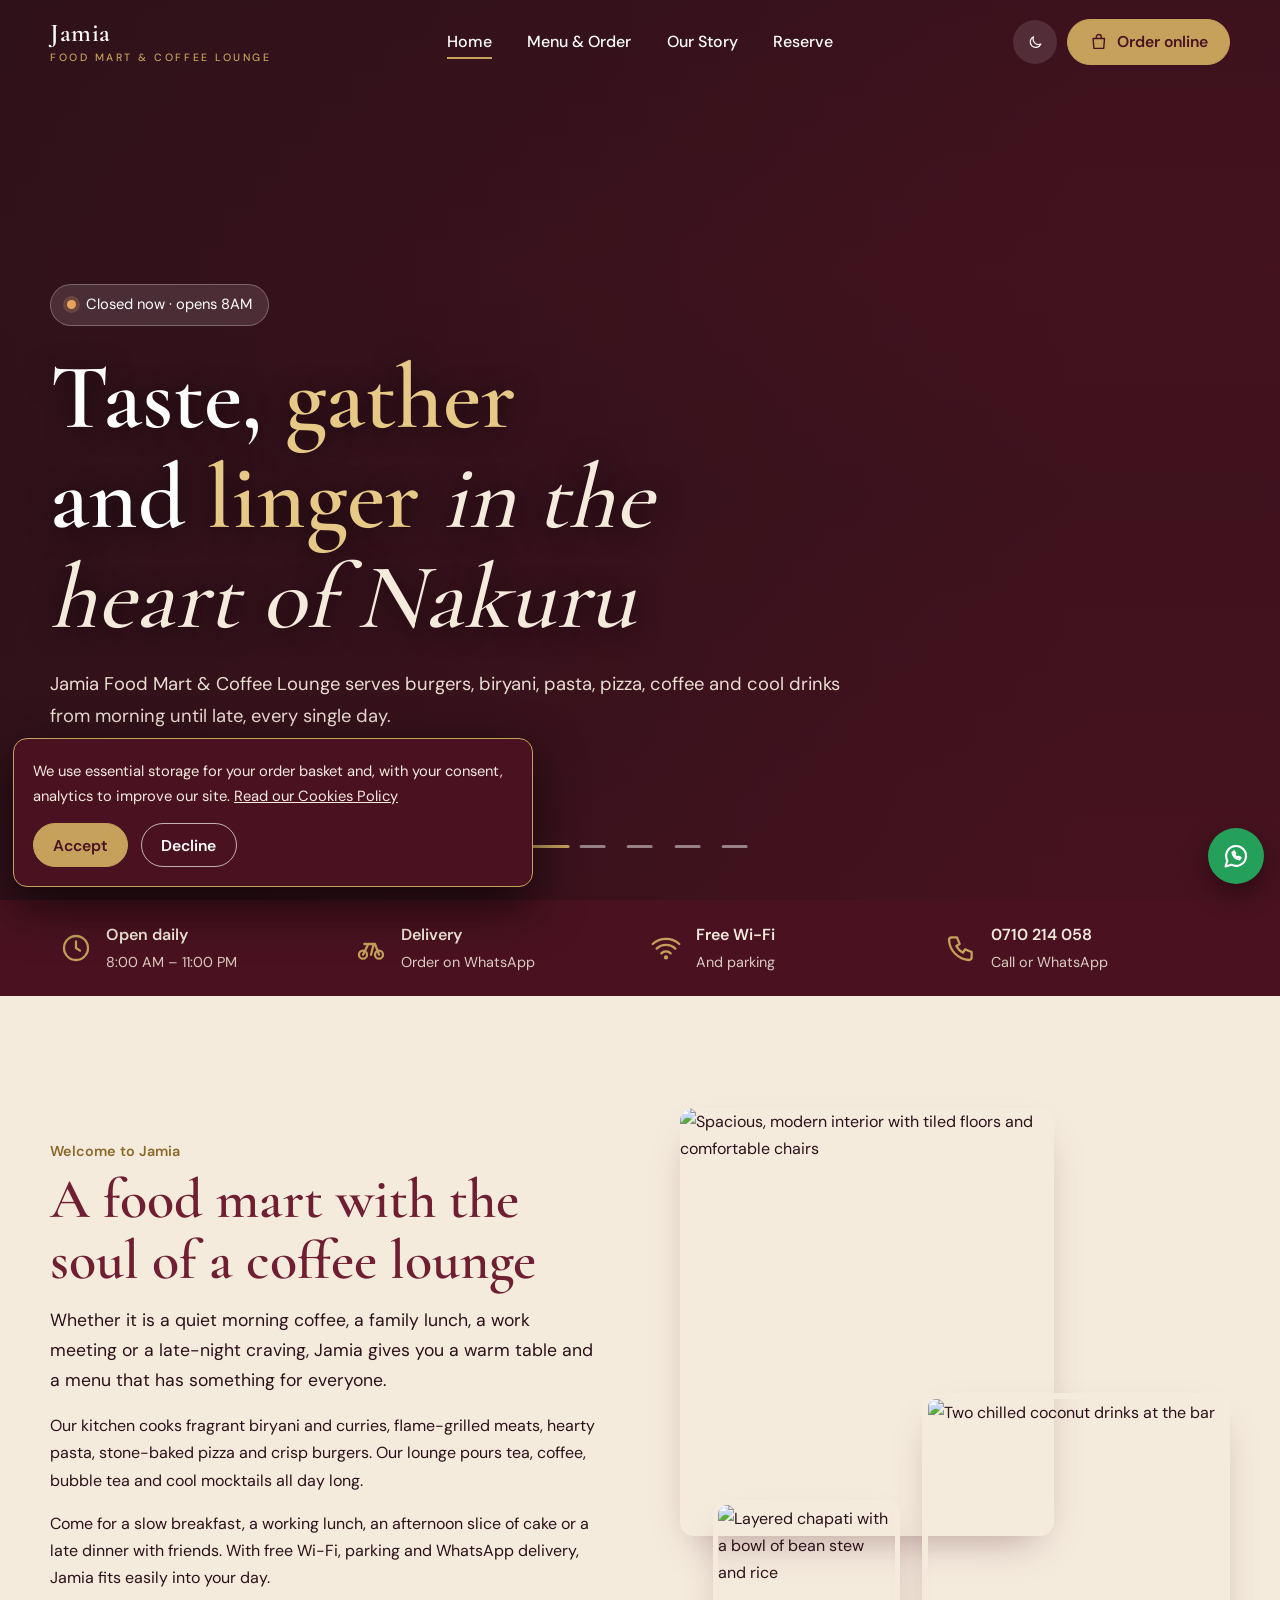
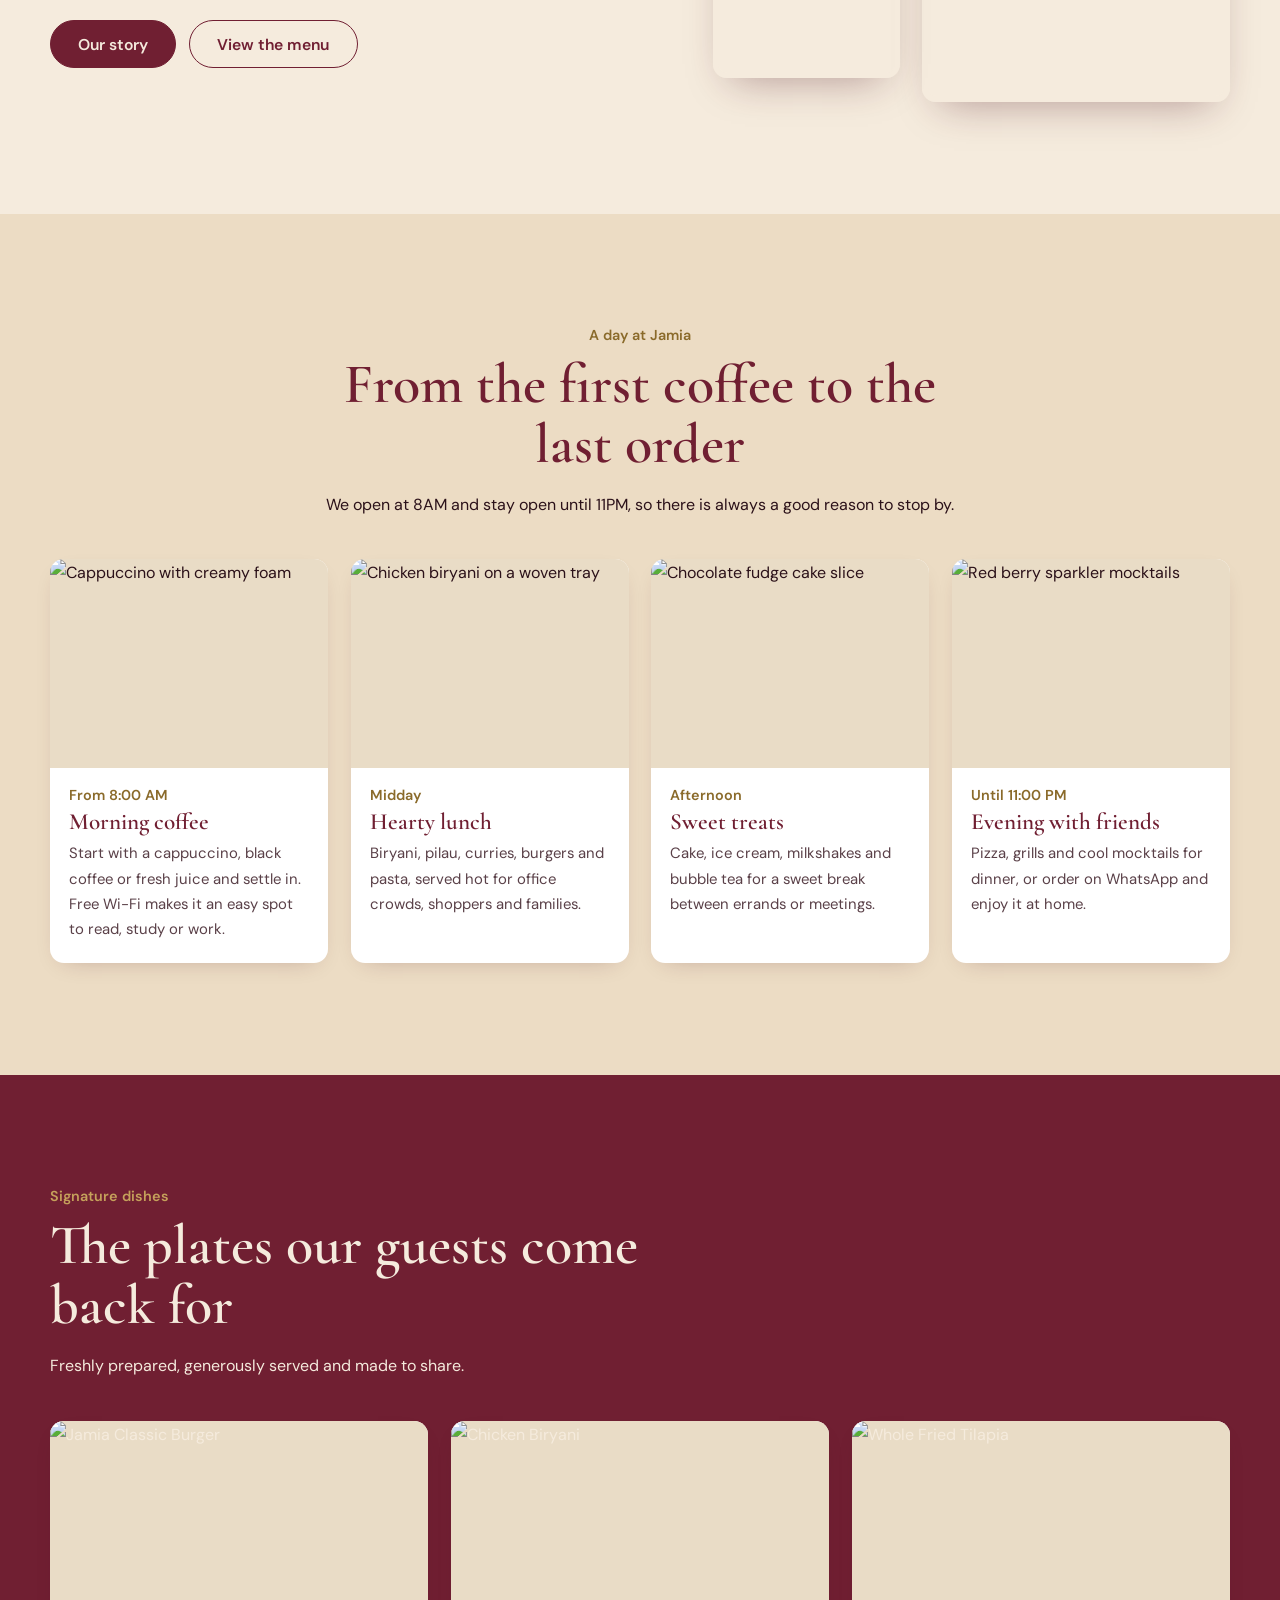
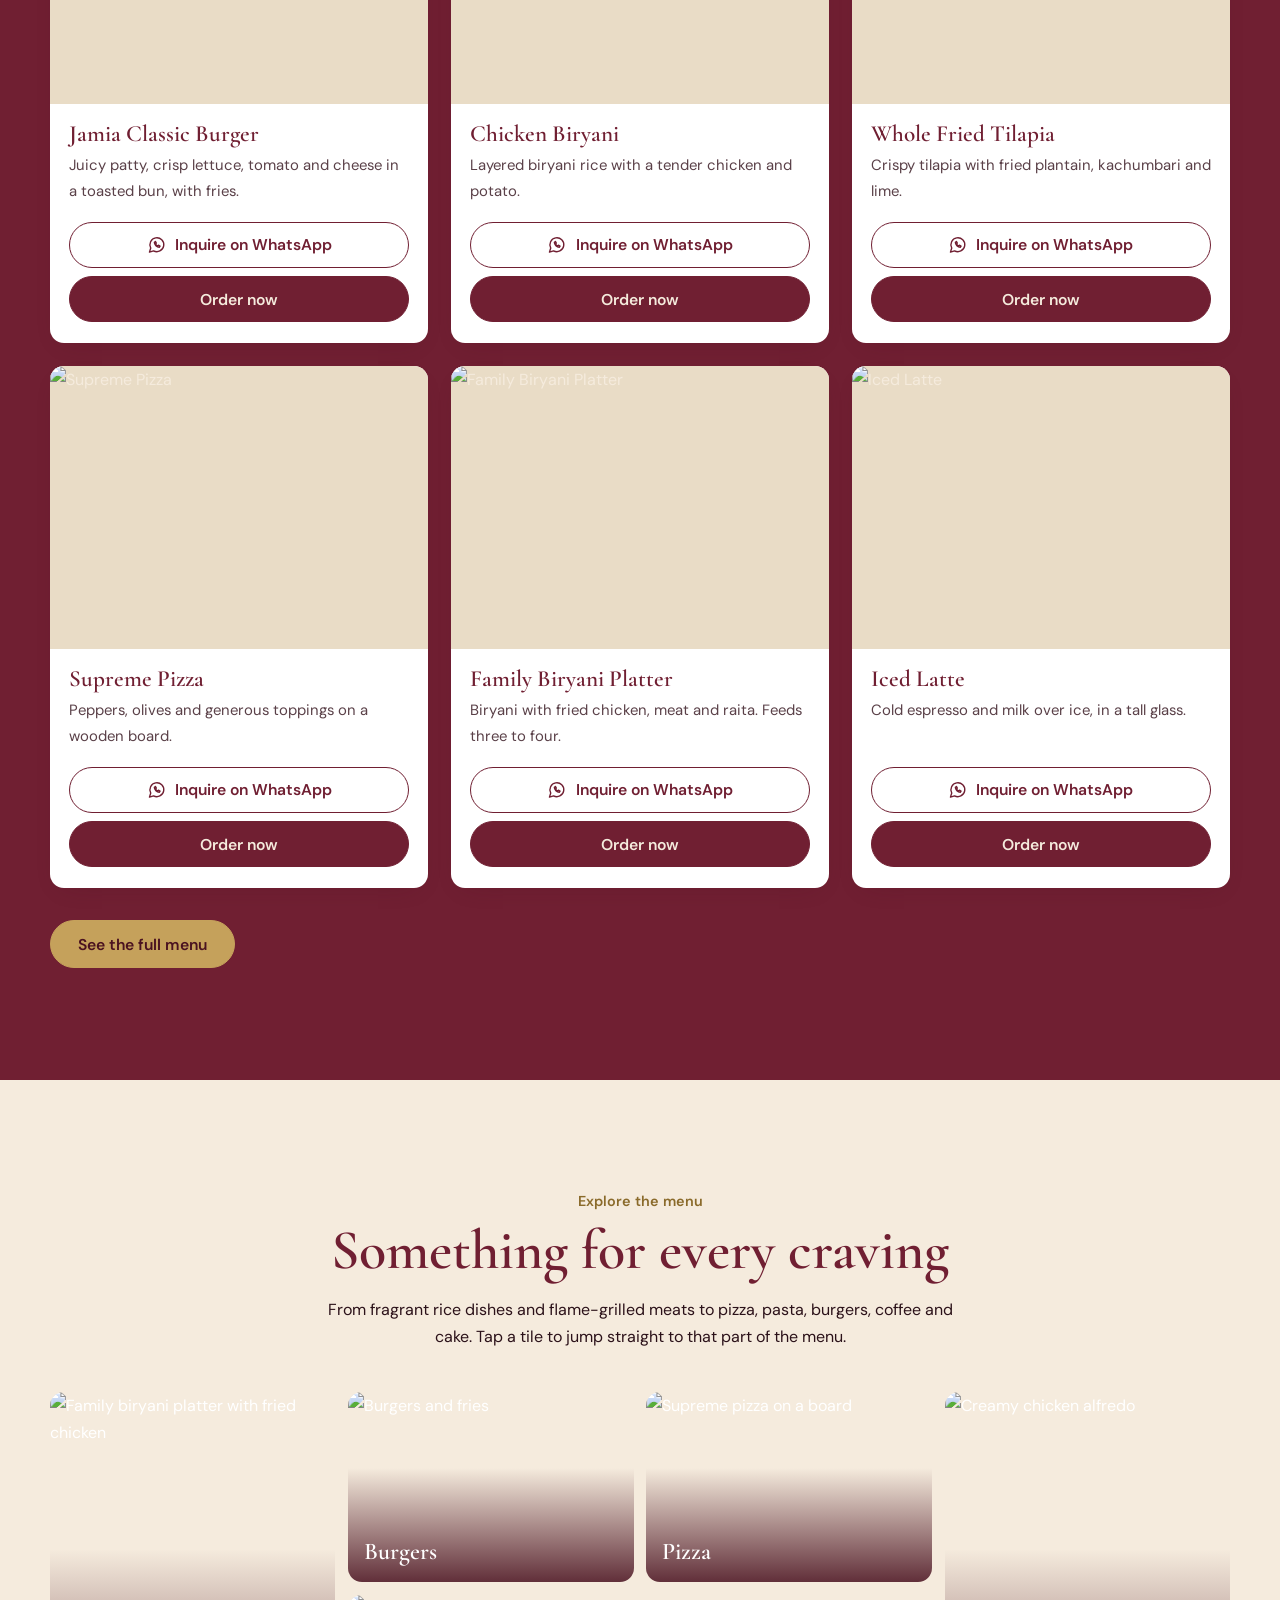
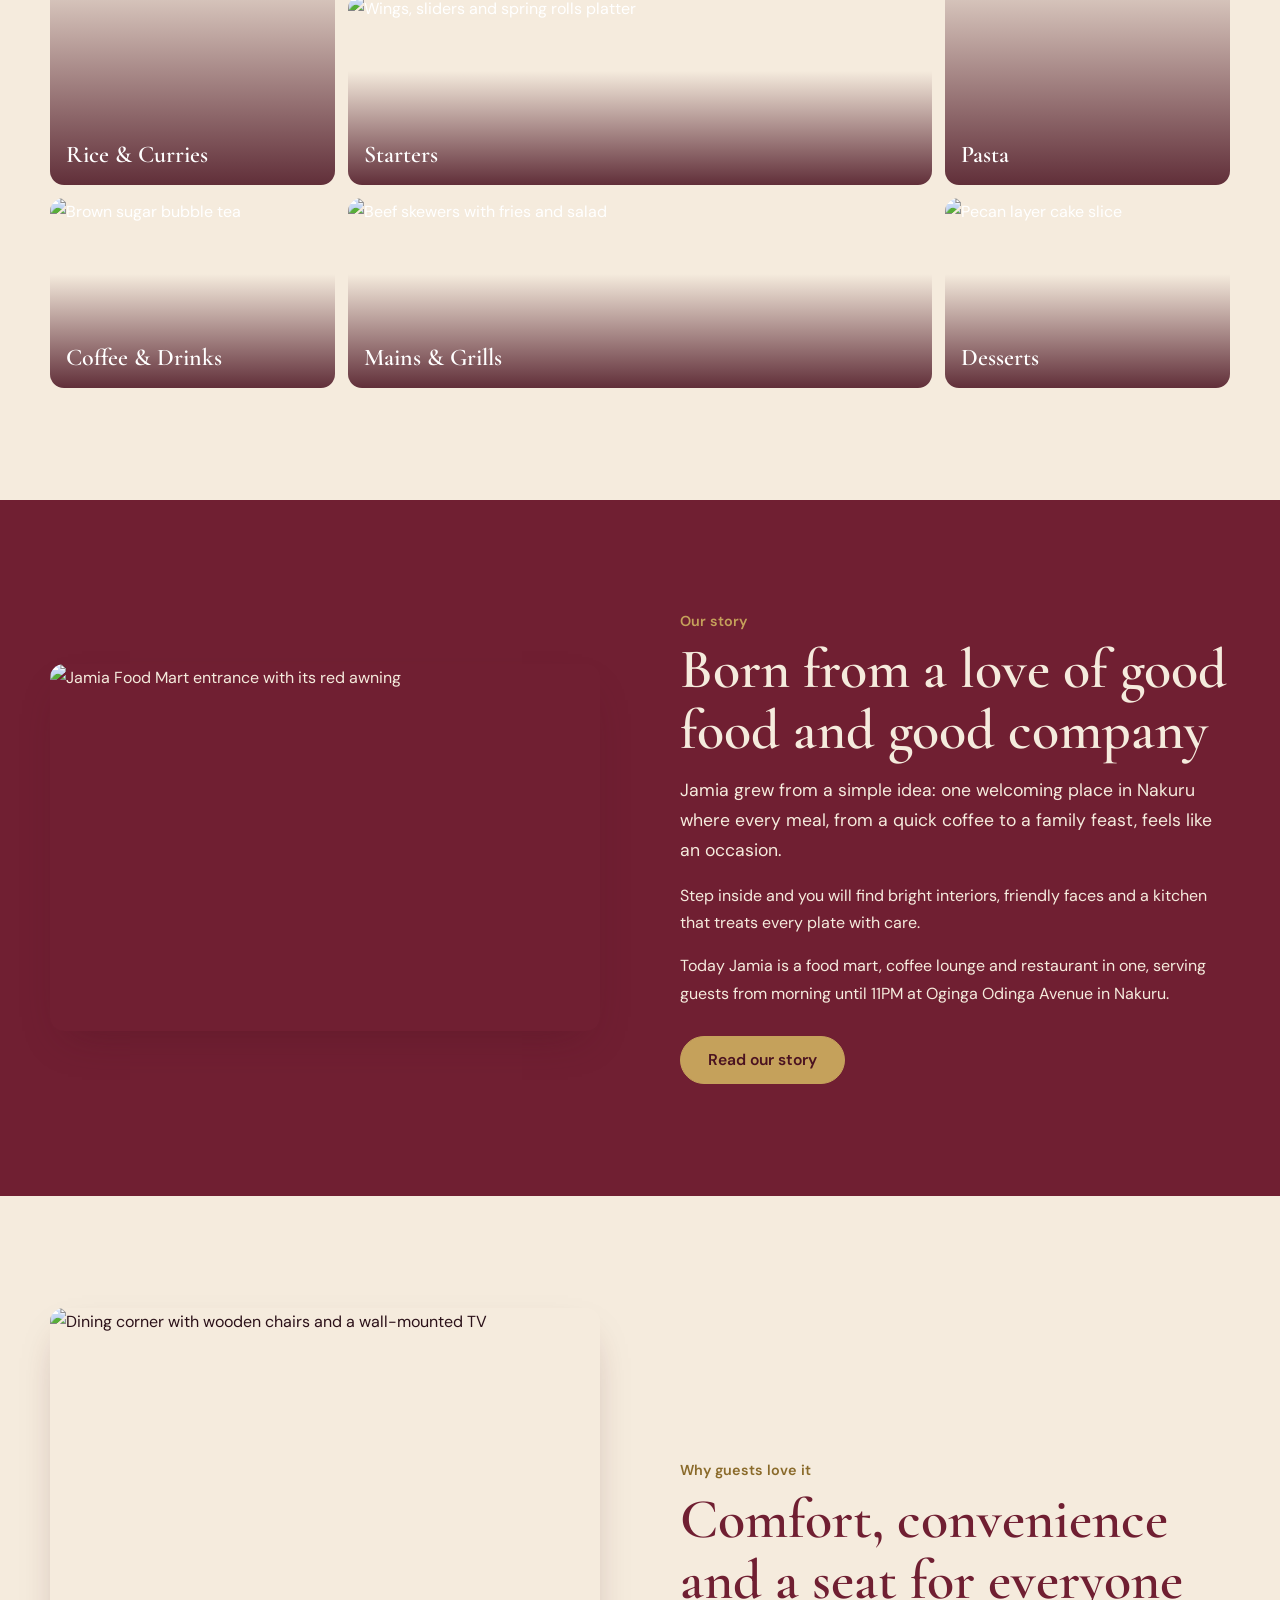
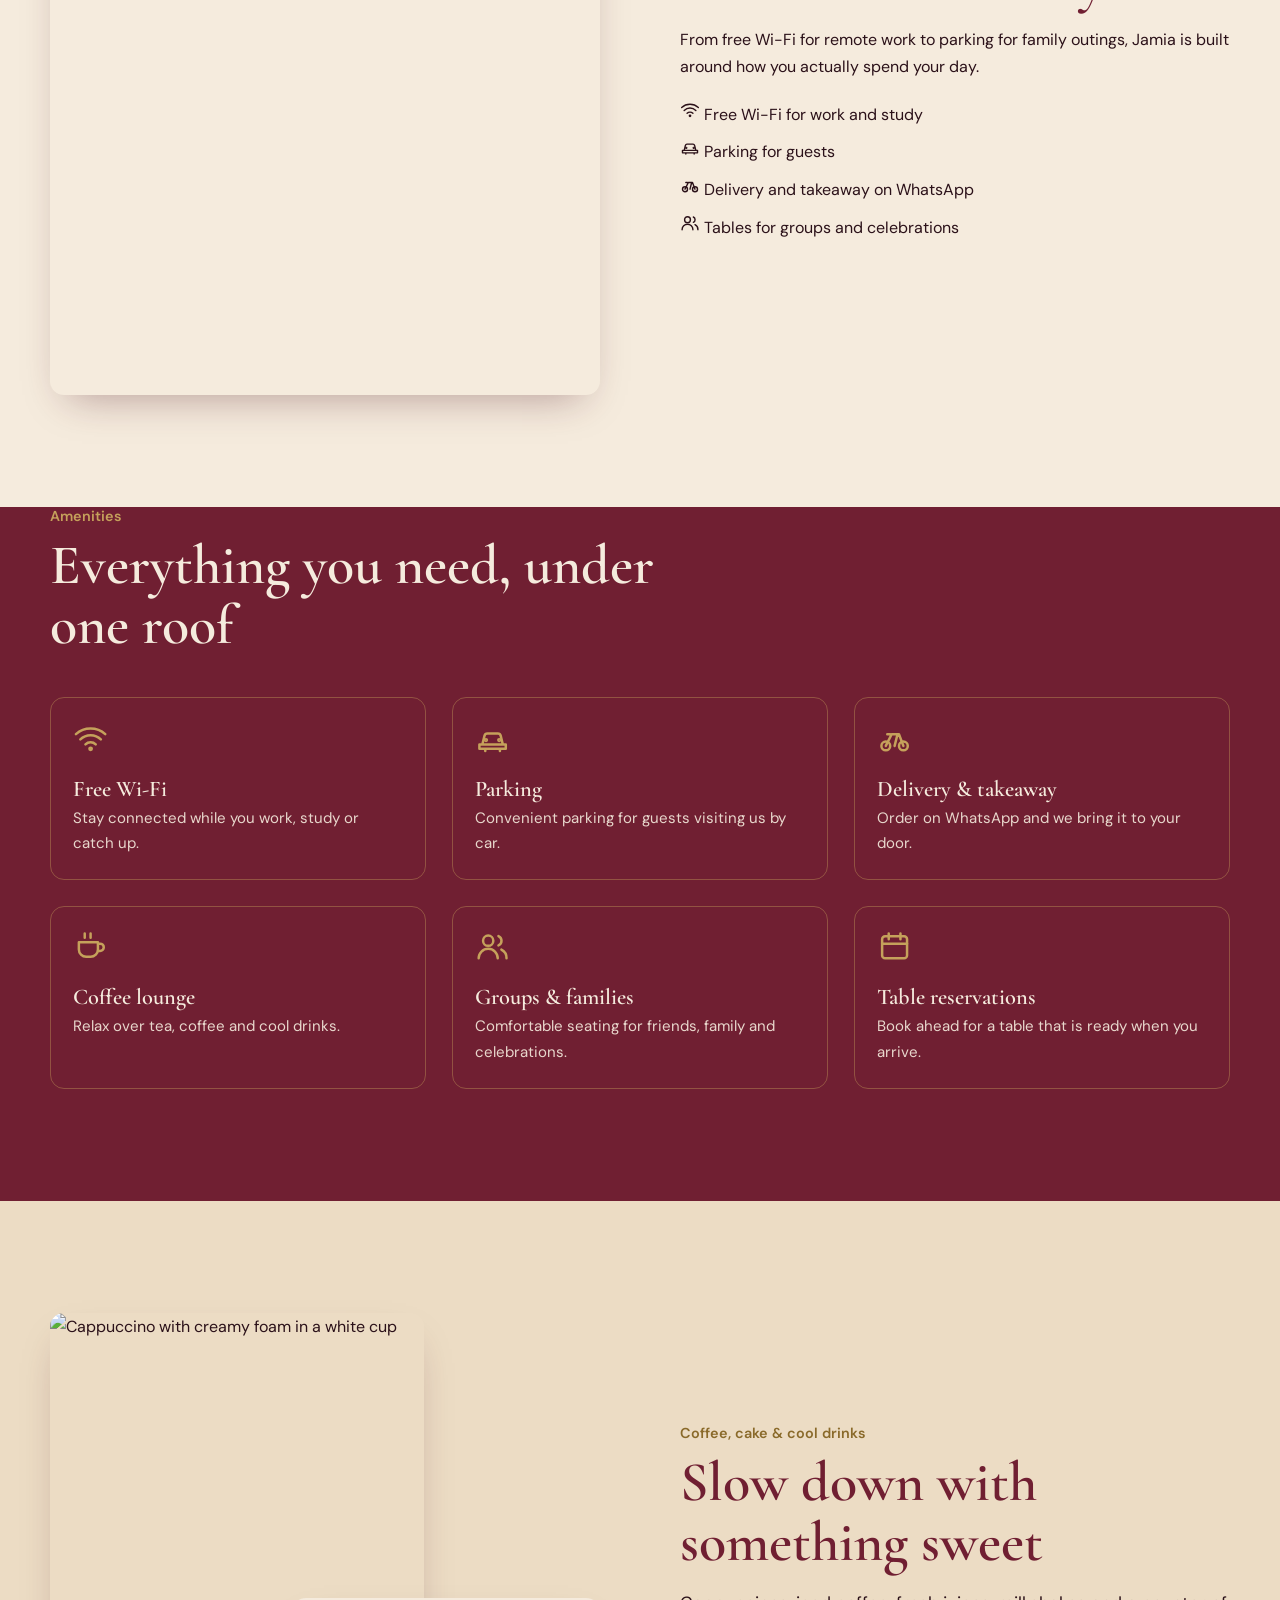
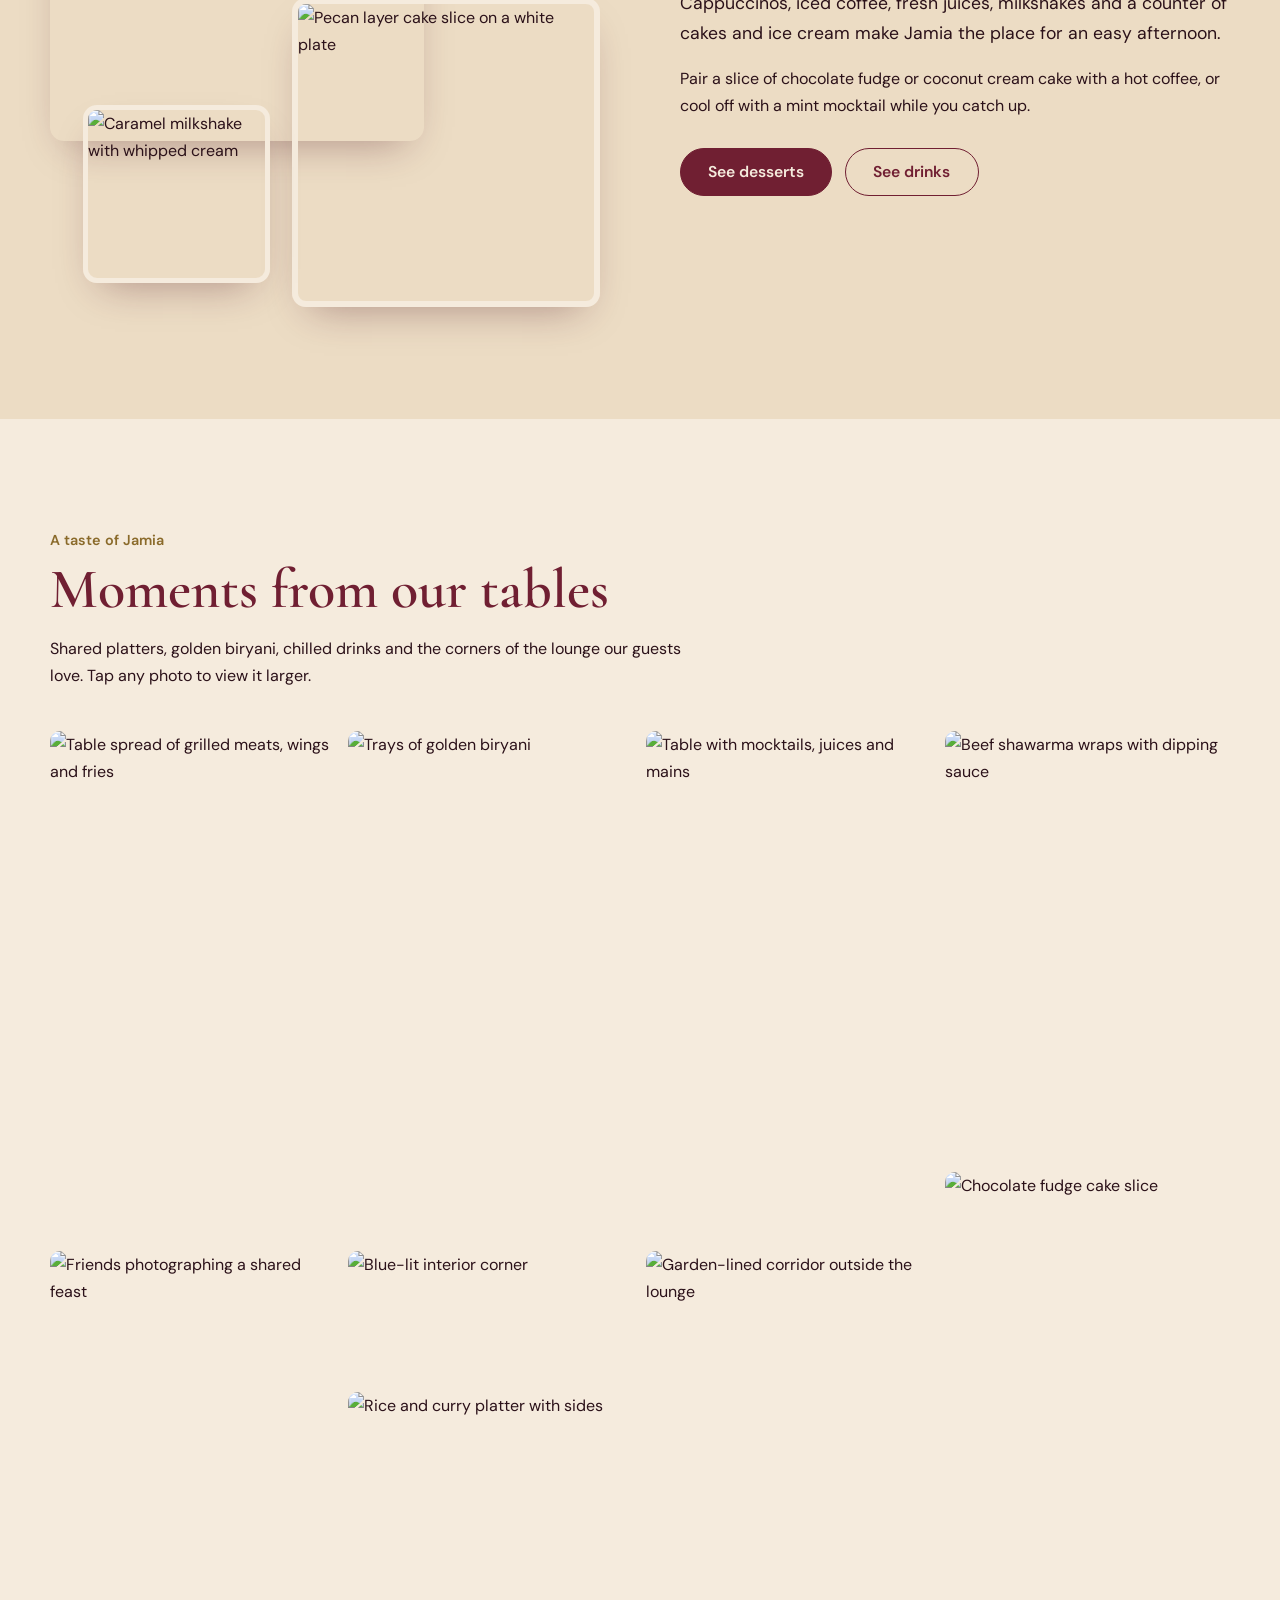
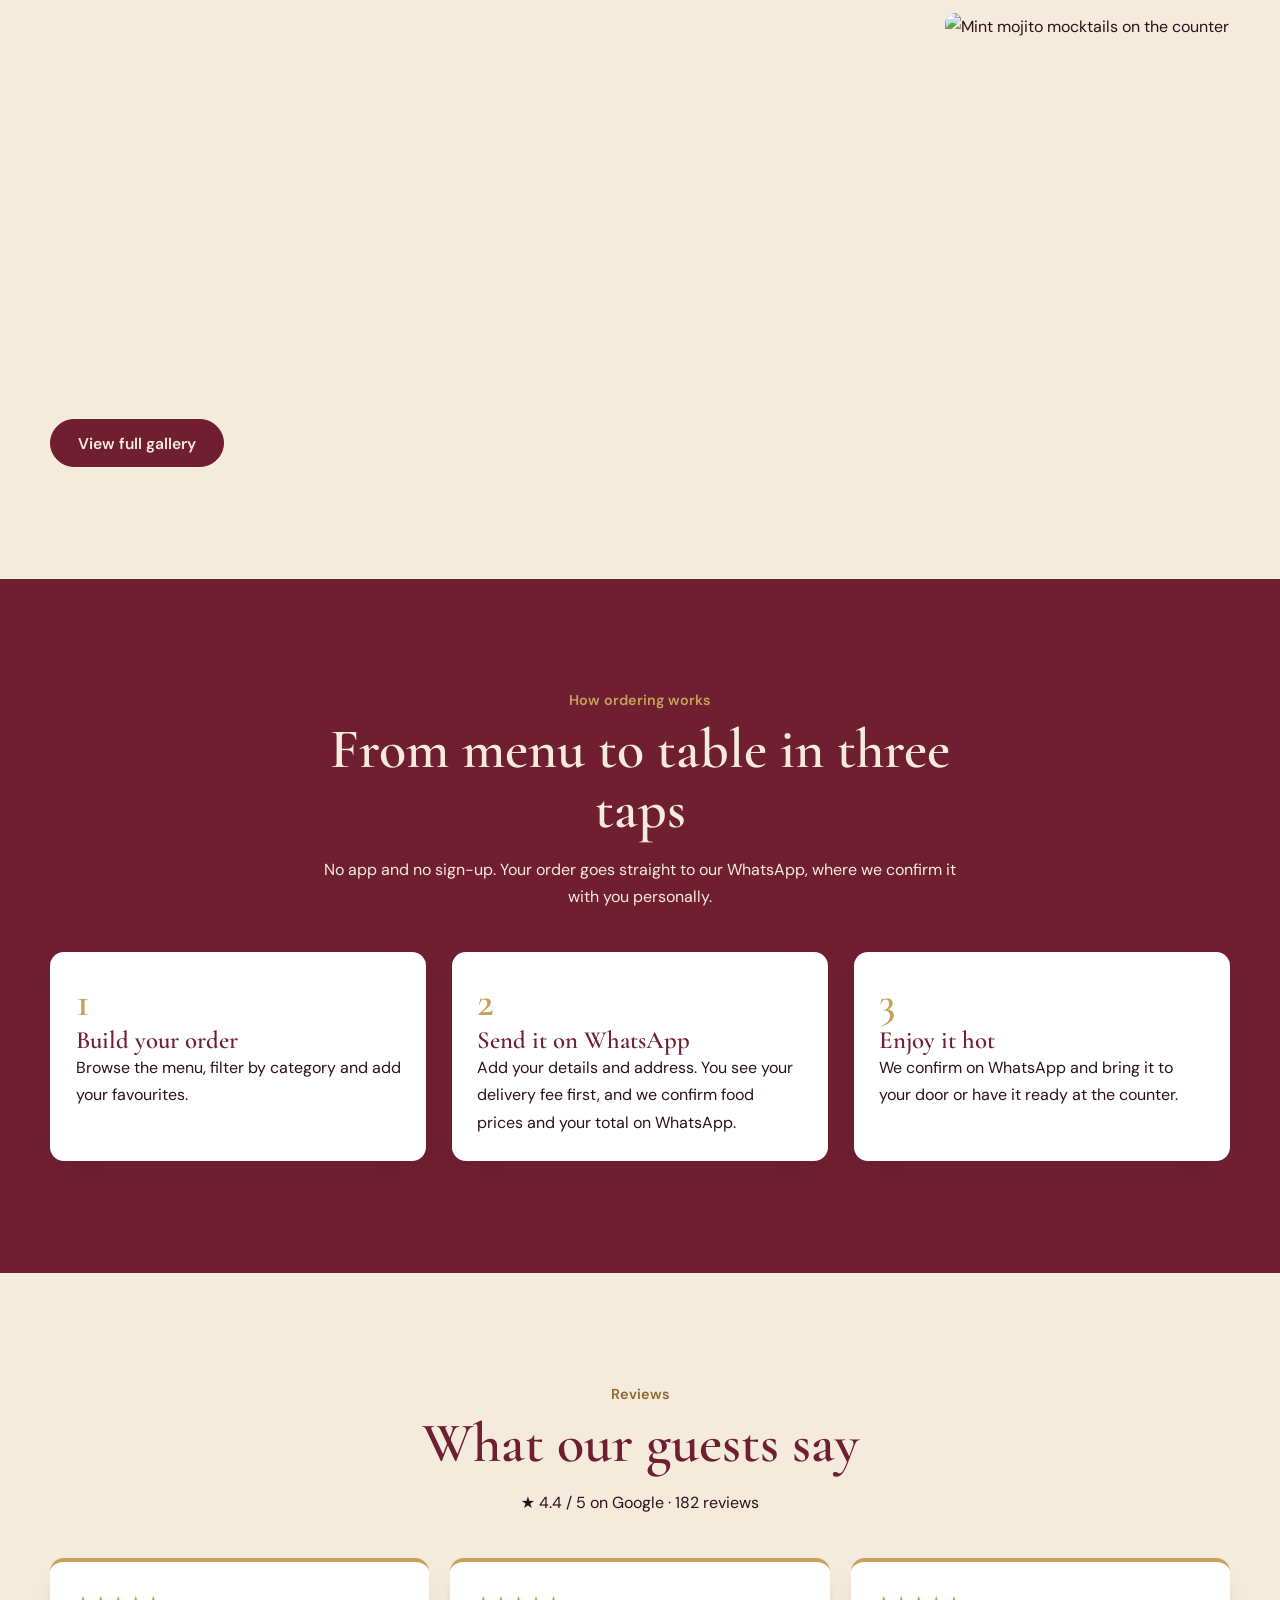
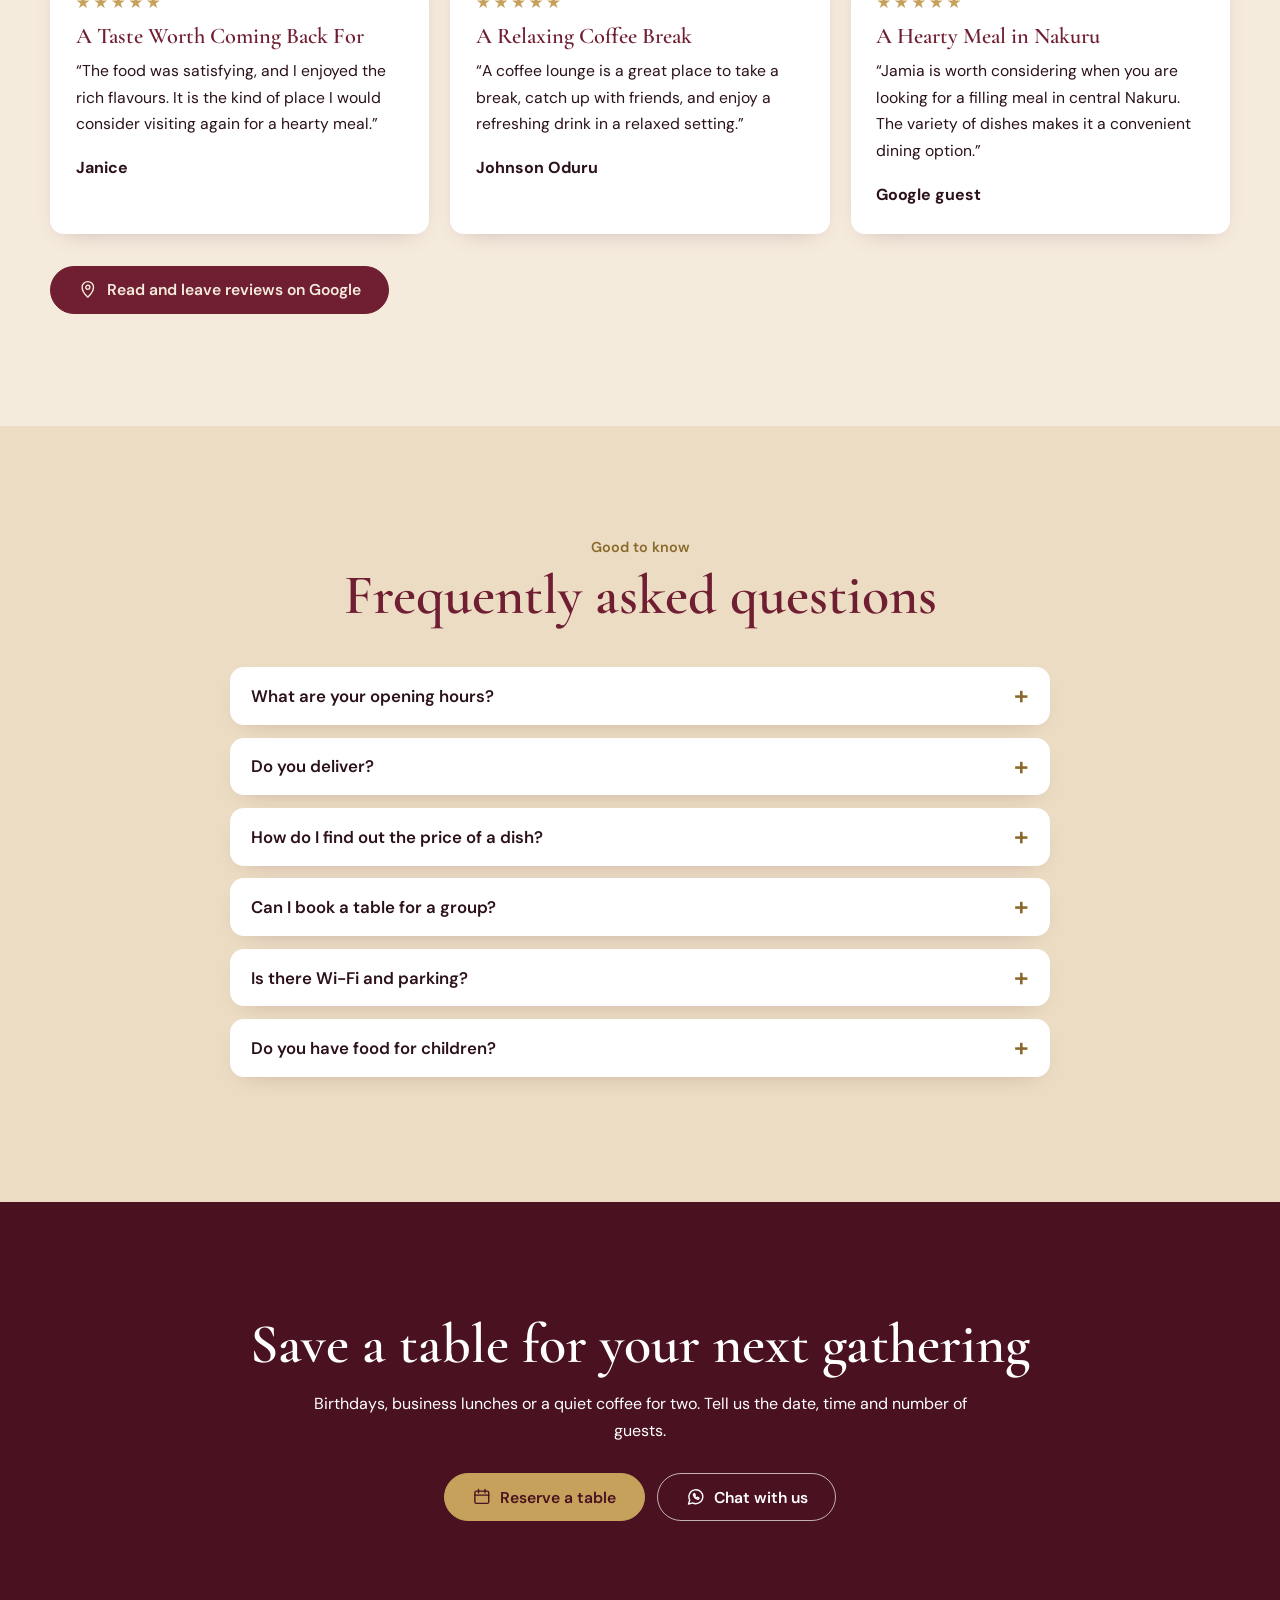
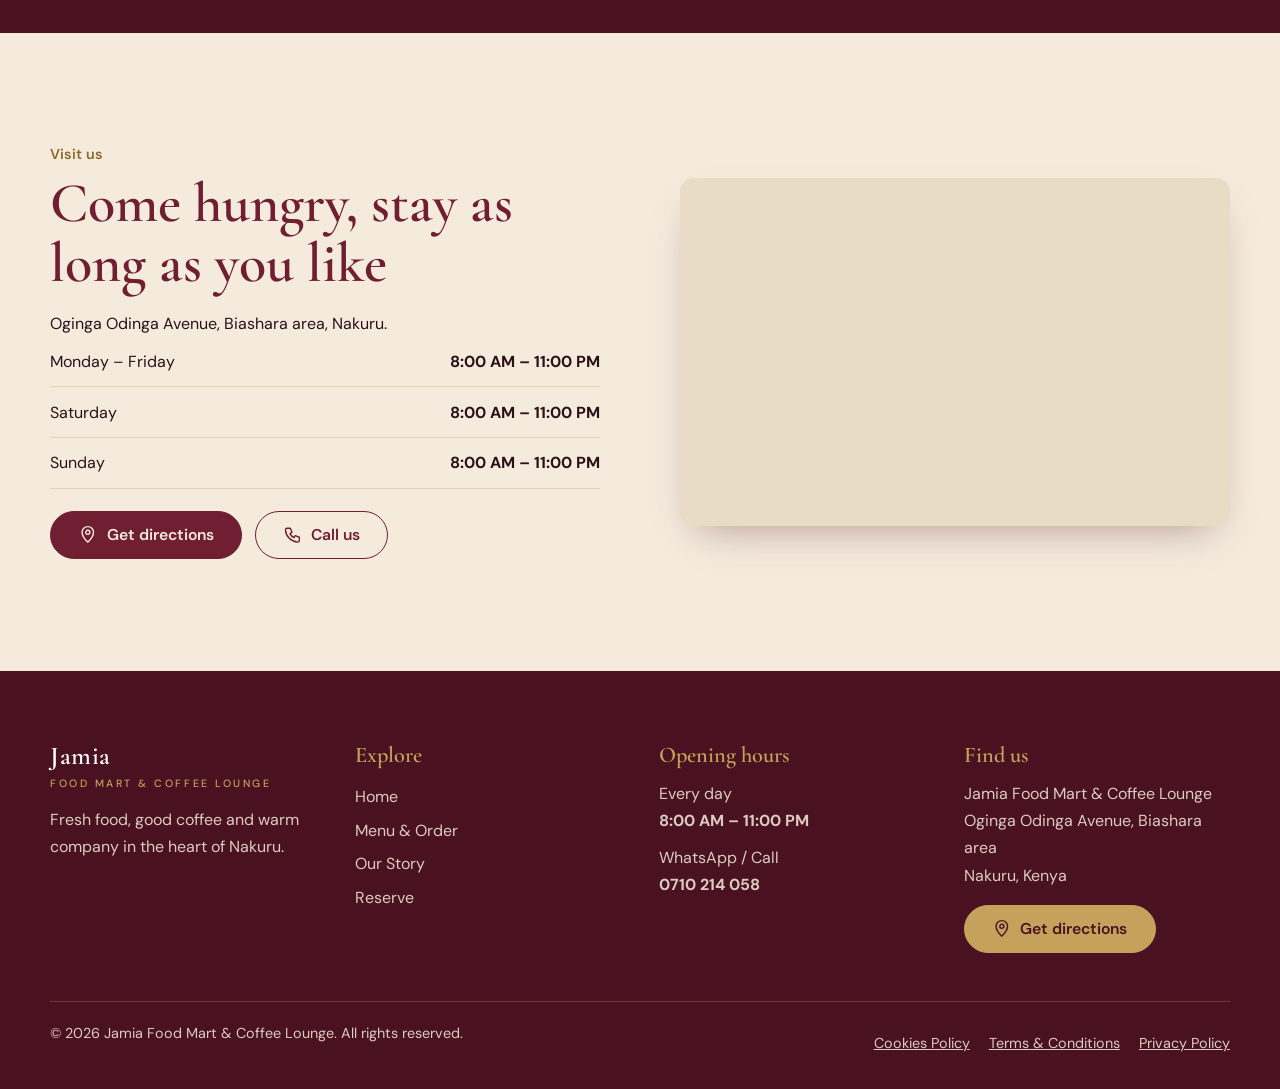
==== commit 5029c0da: "Add files via upload" ====
--- a/index.html
+++ b/index.html
@@ -1,26 +1,26 @@
 <!DOCTYPE html><html lang="en"><head><meta charset="utf-8"><meta name="viewport" content="width=device-width,initial-scale=1"><title>Jamia Food Mart & Coffee Lounge Nakuru | Restaurant, Coffee & Delivery</title><meta name="description" content="Jamia Food Mart & Coffee Lounge in Nakuru. Burgers, biryani, pasta, pizza and coffee. Open daily 8AM to 11PM with WhatsApp delivery, table reservations, free Wi-Fi and parking.">
 <link rel="canonical" href="https://www.example.com/index.html"><meta name="theme-color" content="#701F32"><meta property="og:type" content="restaurant"><meta property="og:title" content="Jamia Food Mart & Coffee Lounge Nakuru | Restaurant, Coffee & Delivery"><meta property="og:description" content="Jamia Food Mart & Coffee Lounge in Nakuru. Burgers, biryani, pasta, pizza and coffee. Open daily 8AM to 11PM with WhatsApp delivery, table reservations, free Wi-Fi and parking."><meta property="og:image" content="https://www.example.com/images/j53.webp"><meta property="og:url" content="https://www.example.com/index.html"><meta name="twitter:card" content="summary_large_image">
 <link rel="preload" href="fonts/cormorant-garamond-latin-600-normal.woff2" as="font" type="font/woff2" crossorigin><link rel="preload" href="fonts/dm-sans-latin-400-normal.woff2" as="font" type="font/woff2" crossorigin><link rel="stylesheet" href="css/style.css"><script>try{if(JSON.parse(localStorage.getItem('jm-th'))==='evening')document.documentElement.dataset.theme='evening'}catch(e){}</script>
-<script type="application/ld+json">{"@context":"https://schema.org","@type":"Restaurant","name":"Jamia Food Mart & Coffee Lounge","image":"https://www.example.com/images/j53.webp","telephone":"+254710214058","servesCuisine":["Burgers","Pizza","Pasta","Biryani","Coffee"],"hasMenu":"https://www.example.com/menu.html","address":{"@type":"PostalAddress","streetAddress":"Oginga Odinga Avenue, Biashara area","addressLocality":"Nakuru","addressCountry":"KE"},"openingHoursSpecification":{"@type":"OpeningHoursSpecification","dayOfWeek":["Monday","Tuesday","Wednesday","Thursday","Friday","Saturday","Sunday"],"opens":"08:00","closes":"23:00"}}</script></head><body>
+<link rel="preload" as="image" href="images/j53-m.webp" imagesrcset="images/j53-s.webp 800w, images/j53-m.webp 1280w, images/j53.webp 1920w" imagesizes="100vw" fetchpriority="high"><script type="application/ld+json">{"@context":"https://schema.org","@type":"Restaurant","name":"Jamia Food Mart & Coffee Lounge","image":"https://www.example.com/images/j53.webp","telephone":"+254710214058","servesCuisine":["Burgers","Pizza","Pasta","Biryani","Coffee"],"hasMenu":"https://www.example.com/menu.html","address":{"@type":"PostalAddress","streetAddress":"Oginga Odinga Avenue, Biashara area","addressLocality":"Nakuru","addressCountry":"KE"},"openingHoursSpecification":{"@type":"OpeningHoursSpecification","dayOfWeek":["Monday","Tuesday","Wednesday","Thursday","Friday","Saturday","Sunday"],"opens":"08:00","closes":"23:00"}}</script></head><body>
 <header class="hd"><div class="wrap"><a class="logo" href="index.html">Jamia<small>FOOD MART &amp; COFFEE LOUNGE</small></a>
 <nav class="nav" id="nav" aria-label="Main"><button class="x" type="button" aria-label="Close menu">&times;</button><ul><li><a href="index.html" aria-current="page">Home</a></li><li><a href="menu.html">Menu & Order</a></li><li><a href="about.html">Our Story</a></li><li><a href="reserve.html">Reserve</a></li></ul></nav>
-<div class="hr"><button class="tg" type="button" aria-pressed="false" aria-label="Switch to evening look"><svg class="ic" viewBox="0 0 24 24" aria-hidden="true"><path d="M20 14.5A8 8 0 0 1 9.5 4a8 8 0 1 0 10.5 10.5z"/></svg></button><a class="btn" href="menu.html"><svg class="ic" viewBox="0 0 24 24" aria-hidden="true"><path d="M5 8h14l-1 12H6zM9 8V6a3 3 0 0 1 6 0v2"/></svg> Order online</a><button class="burger" type="button" aria-label="Open menu" aria-expanded="false" aria-controls="nav"><svg class="ic" viewBox="0 0 24 24" aria-hidden="true"><path d="M4 7h16M4 12h16M4 17h16"/></svg></button></div></div></header><main><section class="hero" aria-label="Welcome"><div class="slide on"><img src="images/j53.webp" alt="Jamia Food Mart &amp; Coffee Lounge entrance by day" width="1920" height="933" fetchpriority="high"></div><div class="slide"><img src="images/j40.webp" alt="Wicker dining chairs and set tables inside the restaurant" width="1920" height="1440" loading="lazy" decoding="async"></div><div class="slide"><img src="images/j44.webp" alt="Jamia Food Mart &amp; Coffee Lounge signage lit up at night" width="1920" height="864" loading="lazy" decoding="async"></div><div class="slide"><img src="images/j56.webp" alt="The bright, welcoming lounge area" width="1920" height="1440" loading="lazy" decoding="async"></div><div class="slide"><img src="images/j58.webp" alt="Jamia Food Mart entrance with its red awning" width="1920" height="1080" loading="lazy" decoding="async"></div><div class="wrap"><div class="status" data-open><i></i> Open daily · 8AM – 11PM</div><h1>Taste, <span class="g">gather</span> and <span class="g">linger</span> <span class="c">in the heart of Nakuru</span></h1><p>Jamia Food Mart &amp; Coffee Lounge serves burgers, biryani, pasta, pizza, coffee and cool drinks from morning until late, every single day.</p><div class="row"><a class="btn" href="menu.html"><svg class="ic" viewBox="0 0 24 24" aria-hidden="true"><path d="M5 8h14l-1 12H6zM9 8V6a3 3 0 0 1 6 0v2"/></svg> Order on WhatsApp</a><a class="btn ghost" href="reserve.html"><svg class="ic" viewBox="0 0 24 24" aria-hidden="true"><rect x="3.5" y="5" width="17" height="15" rx="2"/><path d="M3.5 10h17M8 3v4M16 3v4"/></svg> Reserve a table</a></div></div><div class="dots" role="group" aria-label="Slideshow"><button type="button" aria-label="Show slide 1" class="on"></button><button type="button" aria-label="Show slide 2"></button><button type="button" aria-label="Show slide 3"></button><button type="button" aria-label="Show slide 4"></button><button type="button" aria-label="Show slide 5"></button></div></section>
+<div class="hr"><button class="tg" type="button" aria-pressed="false" aria-label="Switch to evening look"><svg class="ic" viewBox="0 0 24 24" aria-hidden="true"><path d="M20 14.5A8 8 0 0 1 9.5 4a8 8 0 1 0 10.5 10.5z"/></svg></button><a class="btn" href="menu.html"><svg class="ic" viewBox="0 0 24 24" aria-hidden="true"><path d="M5 8h14l-1 12H6zM9 8V6a3 3 0 0 1 6 0v2"/></svg> Order online</a><button class="burger" type="button" aria-label="Open menu" aria-expanded="false" aria-controls="nav"><svg class="ic" viewBox="0 0 24 24" aria-hidden="true"><path d="M4 7h16M4 12h16M4 17h16"/></svg></button></div></div></header><main><section class="hero" aria-label="Welcome"><div class="slide on"><img src="images/j53.webp" srcset="images/j53-s.webp 800w, images/j53-m.webp 1280w, images/j53.webp 1920w" sizes="100vw" alt="Jamia Food Mart &amp; Coffee Lounge entrance by day" width="1920" height="933" fetchpriority="high"></div><div class="slide"><img src="images/j40.webp" srcset="images/j40-s.webp 800w, images/j40-m.webp 1280w, images/j40.webp 1920w" sizes="100vw" alt="Wicker dining chairs and set tables inside the restaurant" width="1920" height="1440" loading="lazy" decoding="async" fetchpriority="low"></div><div class="slide"><img src="images/j44.webp" srcset="images/j44-s.webp 800w, images/j44-m.webp 1280w, images/j44.webp 1920w" sizes="100vw" alt="Jamia Food Mart &amp; Coffee Lounge signage lit up at night" width="1920" height="864" loading="lazy" decoding="async" fetchpriority="low"></div><div class="slide"><img src="images/j56.webp" srcset="images/j56-s.webp 800w, images/j56-m.webp 1280w, images/j56.webp 1920w" sizes="100vw" alt="The bright, welcoming lounge area" width="1920" height="1440" loading="lazy" decoding="async" fetchpriority="low"></div><div class="slide"><img src="images/j58.webp" srcset="images/j58-s.webp 800w, images/j58-m.webp 1280w, images/j58.webp 1920w" sizes="100vw" alt="Jamia Food Mart entrance with its red awning" width="1920" height="1080" loading="lazy" decoding="async" fetchpriority="low"></div><div class="wrap"><div class="status" data-open><i></i> Open daily · 8AM – 11PM</div><h1>Taste, <span class="g">gather</span> and <span class="g">linger</span> <span class="c">in the heart of Nakuru</span></h1><p>Jamia Food Mart &amp; Coffee Lounge serves burgers, biryani, pasta, pizza, coffee and cool drinks from morning until late, every single day.</p><div class="row"><a class="btn" href="menu.html"><svg class="ic" viewBox="0 0 24 24" aria-hidden="true"><path d="M5 8h14l-1 12H6zM9 8V6a3 3 0 0 1 6 0v2"/></svg> Order on WhatsApp</a><a class="btn ghost" href="reserve.html"><svg class="ic" viewBox="0 0 24 24" aria-hidden="true"><rect x="3.5" y="5" width="17" height="15" rx="2"/><path d="M3.5 10h17M8 3v4M16 3v4"/></svg> Reserve a table</a></div></div><div class="dots" role="group" aria-label="Slideshow"><button type="button" aria-label="Show slide 1" class="on"></button><button type="button" aria-label="Show slide 2"></button><button type="button" aria-label="Show slide 3"></button><button type="button" aria-label="Show slide 4"></button><button type="button" aria-label="Show slide 5"></button></div></section>
 <section class="strip" aria-label="Quick info"><div class="wrap"><ul><li><svg class="ic" viewBox="0 0 24 24" aria-hidden="true"><circle cx="12" cy="12" r="9"/><path d="M12 7v5l3 2"/></svg><div><b>Open daily</b><span>8:00 AM – 11:00 PM</span></div></li><li><svg class="ic" viewBox="0 0 24 24" aria-hidden="true"><circle cx="6" cy="17" r="3"/><circle cx="18" cy="17" r="3"/><path d="M6 17l4-8h5l3 8M9 9H7M14 9l-2 8"/></svg><div><b>Delivery</b><span>Order on WhatsApp</span></div></li><li><svg class="ic" viewBox="0 0 24 24" aria-hidden="true"><path d="M2 9a15 15 0 0 1 20 0M5 12.5a10 10 0 0 1 14 0M8.5 16a5 5 0 0 1 7 0"/><circle cx="12" cy="19" r=".8"/></svg><div><b>Free Wi-Fi</b><span>And parking</span></div></li><li><svg class="ic" viewBox="0 0 24 24" aria-hidden="true"><path d="M5 4h4l2 5-2.5 1.5a11 11 0 0 0 5 5L15 13l5 2v4a2 2 0 0 1-2 2A16 16 0 0 1 3 6a2 2 0 0 1 2-2z"/></svg><div><b>0710 214 058</b><span>Call or WhatsApp</span></div></li></ul></div></section>
 <section><div class="wrap split"><div class="rv"><span class="tag">Welcome to Jamia</span><h2>A food mart with the soul of a coffee lounge</h2><p class="lead">Whether it is a quiet morning coffee, a family lunch, a work meeting or a late-night craving, Jamia gives you a warm table and a menu that has something for everyone.</p><p>Our kitchen cooks fragrant biryani and curries, flame-grilled meats, hearty pasta, stone-baked pizza and crisp burgers. Our lounge pours tea, coffee, bubble tea and cool mocktails all day long.</p><p>Come for a slow breakfast, a working lunch, an afternoon slice of cake or a late dinner with friends. With free Wi-Fi, parking and WhatsApp delivery, Jamia fits easily into your day.</p><div class="row"><a class="btn wine" href="about.html">Our story</a><a class="btn ghost w" href="menu.html">View the menu</a></div></div>
-<div class="collage rv"><img src="images/j47.webp" alt="Spacious, modern interior with tiled floors and comfortable chairs" width="675" height="900" class="a" loading="lazy" decoding="async" data-zoom><img src="images/j69.webp" alt="Two chilled coconut drinks at the bar" width="506" height="900" class="b" loading="lazy" decoding="async" data-zoom><img src="images/j19.webp" alt="Layered chapati with a bowl of bean stew and rice" width="735" height="760" class="c" loading="lazy" decoding="async" data-zoom></div></div></section>
+<div class="collage rv"><img src="images/j47.webp" srcset="images/j47-s.webp 440w, images/j47.webp 600w" sizes="(min-width:1100px) 290px,(min-width:620px) 45vw,92vw" alt="Spacious, modern interior with tiled floors and comfortable chairs" width="600" height="800" class="a" loading="lazy" decoding="async" data-zoom><img src="images/j69.webp" srcset="images/j69-s.webp 440w, images/j69.webp 450w" sizes="(min-width:1100px) 290px,(min-width:620px) 45vw,92vw" alt="Two chilled coconut drinks at the bar" width="450" height="800" class="b" loading="lazy" decoding="async" data-zoom><img src="images/j19.webp" srcset="images/j19-s.webp 440w, images/j19.webp 735w" sizes="(min-width:1100px) 290px,(min-width:620px) 45vw,92vw" alt="Layered chapati with a bowl of bean stew and rice" width="735" height="760" class="c" loading="lazy" decoding="async" data-zoom></div></div></section>
 <section class="alt"><div class="wrap"><div class="head c rv"><span class="tag">A day at Jamia</span><h2>From the first coffee to the last order</h2><p>We open at 8AM and stay open until 11PM, so there is always a good reason to stop by.</p></div><div class="cards">
-<article class="card rv"><div class="im"><img src="images/j79.webp" alt="Cappuccino with creamy foam" width="675" height="900" loading="lazy" decoding="async" data-zoom></div><div class="bd"><span class="tag" style="margin:0">From 8:00 AM</span><h3>Morning coffee</h3><p>Start with a cappuccino, black coffee or fresh juice and settle in. Free Wi-Fi makes it an easy spot to read, study or work.</p></div></article>
-<article class="card rv"><div class="im"><img src="images/j33.webp" alt="Chicken biryani on a woven tray" width="640" height="640" loading="lazy" decoding="async" data-zoom></div><div class="bd"><span class="tag" style="margin:0">Midday</span><h3>Hearty lunch</h3><p>Biryani, pilau, curries, burgers and pasta, served hot for office crowds, shoppers and families.</p></div></article>
-<article class="card rv"><div class="im"><img src="images/j86.webp" alt="Chocolate fudge cake slice" width="600" height="900" loading="lazy" decoding="async" data-zoom></div><div class="bd"><span class="tag" style="margin:0">Afternoon</span><h3>Sweet treats</h3><p>Cake, ice cream, milkshakes and bubble tea for a sweet break between errands or meetings.</p></div></article>
-<article class="card rv"><div class="im"><img src="images/j71.webp" alt="Red berry sparkler mocktails" width="506" height="900" loading="lazy" decoding="async" data-zoom></div><div class="bd"><span class="tag" style="margin:0">Until 11:00 PM</span><h3>Evening with friends</h3><p>Pizza, grills and cool mocktails for dinner, or order on WhatsApp and enjoy it at home.</p></div></article></div></div></section>
-<section class="dark"><div class="wrap"><div class="head rv"><span class="tag">Signature dishes</span><h2>The plates our guests come back for</h2><p>Freshly prepared, generously served and made to share.</p></div><div class="cards c3"><article class="card rv"><div class="im"><img src="images/j46.webp" alt="Jamia Classic Burger" width="900" height="675" loading="lazy" decoding="async" data-zoom></div><div class="bd"><div class="t"><h3>Jamia Classic Burger</h3></div><p>Juicy patty, crisp lettuce, tomato and cheese in a toasted bun, with fries.</p><div class="acts"><a class="btn ghost w inq" href="https://wa.me/254710214058?text=Hi%20Jamia%2C%20I%20would%20like%20to%20inquire%20about%20the%20price%20of%3A%20Jamia%20Classic%20Burger" target="_blank" rel="noopener"><svg class="ic" viewBox="0 0 24 24" aria-hidden="true"><path d="M3 21l1.6-5A8.5 8.5 0 1 1 8 19.4z"/><path d="M9 9c0 3 3 6 6 6l1-1.5-2-1-1 .8c-1-.4-2-1.4-2.4-2.4l.8-1-1-2z"/></svg> Inquire on WhatsApp</a><a class="btn wine" href="menu.html#burgers">Order now</a></div></div></article><article class="card rv"><div class="im"><img src="images/j33.webp" alt="Chicken Biryani" width="640" height="640" loading="lazy" decoding="async" data-zoom></div><div class="bd"><div class="t"><h3>Chicken Biryani</h3></div><p>Layered biryani rice with a tender chicken and potato.</p><div class="acts"><a class="btn ghost w inq" href="https://wa.me/254710214058?text=Hi%20Jamia%2C%20I%20would%20like%20to%20inquire%20about%20the%20price%20of%3A%20Chicken%20Biryani" target="_blank" rel="noopener"><svg class="ic" viewBox="0 0 24 24" aria-hidden="true"><path d="M3 21l1.6-5A8.5 8.5 0 1 1 8 19.4z"/><path d="M9 9c0 3 3 6 6 6l1-1.5-2-1-1 .8c-1-.4-2-1.4-2.4-2.4l.8-1-1-2z"/></svg> Inquire on WhatsApp</a><a class="btn wine" href="menu.html#rice">Order now</a></div></div></article><article class="card rv"><div class="im"><img src="images/j14.webp" alt="Whole Fried Tilapia" width="736" height="881" loading="lazy" decoding="async" data-zoom></div><div class="bd"><div class="t"><h3>Whole Fried Tilapia</h3></div><p>Crispy tilapia with fried plantain, kachumbari and lime.</p><div class="acts"><a class="btn ghost w inq" href="https://wa.me/254710214058?text=Hi%20Jamia%2C%20I%20would%20like%20to%20inquire%20about%20the%20price%20of%3A%20Whole%20Fried%20Tilapia" target="_blank" rel="noopener"><svg class="ic" viewBox="0 0 24 24" aria-hidden="true"><path d="M3 21l1.6-5A8.5 8.5 0 1 1 8 19.4z"/><path d="M9 9c0 3 3 6 6 6l1-1.5-2-1-1 .8c-1-.4-2-1.4-2.4-2.4l.8-1-1-2z"/></svg> Inquire on WhatsApp</a><a class="btn wine" href="menu.html#grill">Order now</a></div></div></article><article class="card rv"><div class="im"><img src="images/j36.webp" alt="Supreme Pizza" width="675" height="900" loading="lazy" decoding="async" data-zoom></div><div class="bd"><div class="t"><h3>Supreme Pizza</h3></div><p>Peppers, olives and generous toppings on a wooden board.</p><div class="acts"><a class="btn ghost w inq" href="https://wa.me/254710214058?text=Hi%20Jamia%2C%20I%20would%20like%20to%20inquire%20about%20the%20price%20of%3A%20Supreme%20Pizza" target="_blank" rel="noopener"><svg class="ic" viewBox="0 0 24 24" aria-hidden="true"><path d="M3 21l1.6-5A8.5 8.5 0 1 1 8 19.4z"/><path d="M9 9c0 3 3 6 6 6l1-1.5-2-1-1 .8c-1-.4-2-1.4-2.4-2.4l.8-1-1-2z"/></svg> Inquire on WhatsApp</a><a class="btn wine" href="menu.html#pizza">Order now</a></div></div></article><article class="card rv"><div class="im"><img src="images/j34.webp" alt="Family Biryani Platter" width="736" height="867" loading="lazy" decoding="async" data-zoom></div><div class="bd"><div class="t"><h3>Family Biryani Platter</h3></div><p>Biryani with fried chicken, meat and raita. Feeds three to four.</p><div class="acts"><a class="btn ghost w inq" href="https://wa.me/254710214058?text=Hi%20Jamia%2C%20I%20would%20like%20to%20inquire%20about%20the%20price%20of%3A%20Family%20Biryani%20Platter" target="_blank" rel="noopener"><svg class="ic" viewBox="0 0 24 24" aria-hidden="true"><path d="M3 21l1.6-5A8.5 8.5 0 1 1 8 19.4z"/><path d="M9 9c0 3 3 6 6 6l1-1.5-2-1-1 .8c-1-.4-2-1.4-2.4-2.4l.8-1-1-2z"/></svg> Inquire on WhatsApp</a><a class="btn wine" href="menu.html#rice">Order now</a></div></div></article><article class="card rv"><div class="im"><img src="images/j70.webp" alt="Iced Latte" width="507" height="900" loading="lazy" decoding="async" data-zoom></div><div class="bd"><div class="t"><h3>Iced Latte</h3></div><p>Cold espresso and milk over ice, in a tall glass.</p><div class="acts"><a class="btn ghost w inq" href="https://wa.me/254710214058?text=Hi%20Jamia%2C%20I%20would%20like%20to%20inquire%20about%20the%20price%20of%3A%20Iced%20Latte" target="_blank" rel="noopener"><svg class="ic" viewBox="0 0 24 24" aria-hidden="true"><path d="M3 21l1.6-5A8.5 8.5 0 1 1 8 19.4z"/><path d="M9 9c0 3 3 6 6 6l1-1.5-2-1-1 .8c-1-.4-2-1.4-2.4-2.4l.8-1-1-2z"/></svg> Inquire on WhatsApp</a><a class="btn wine" href="menu.html#drinks">Order now</a></div></div></article></div><p class="rv" style="margin-top:2rem"><a class="btn" href="menu.html">See the full menu</a></p></div></section>
+<article class="card rv"><div class="im"><img src="images/j79.webp" srcset="images/j79-s.webp 440w, images/j79.webp 600w" sizes="(min-width:1100px) 290px,(min-width:620px) 45vw,92vw" alt="Cappuccino with creamy foam" width="600" height="800" loading="lazy" decoding="async" data-zoom></div><div class="bd"><span class="tag" style="margin:0">From 8:00 AM</span><h3>Morning coffee</h3><p>Start with a cappuccino, black coffee or fresh juice and settle in. Free Wi-Fi makes it an easy spot to read, study or work.</p></div></article>
+<article class="card rv"><div class="im"><img src="images/j33.webp" srcset="images/j33-s.webp 440w, images/j33.webp 640w" sizes="(min-width:1100px) 290px,(min-width:620px) 45vw,92vw" alt="Chicken biryani on a woven tray" width="640" height="640" loading="lazy" decoding="async" data-zoom></div><div class="bd"><span class="tag" style="margin:0">Midday</span><h3>Hearty lunch</h3><p>Biryani, pilau, curries, burgers and pasta, served hot for office crowds, shoppers and families.</p></div></article>
+<article class="card rv"><div class="im"><img src="images/j86.webp" srcset="images/j86-s.webp 440w, images/j86.webp 533w" sizes="(min-width:1100px) 290px,(min-width:620px) 45vw,92vw" alt="Chocolate fudge cake slice" width="533" height="800" loading="lazy" decoding="async" data-zoom></div><div class="bd"><span class="tag" style="margin:0">Afternoon</span><h3>Sweet treats</h3><p>Cake, ice cream, milkshakes and bubble tea for a sweet break between errands or meetings.</p></div></article>
+<article class="card rv"><div class="im"><img src="images/j71.webp" srcset="images/j71-s.webp 440w, images/j71.webp 450w" sizes="(min-width:1100px) 290px,(min-width:620px) 45vw,92vw" alt="Red berry sparkler mocktails" width="450" height="800" loading="lazy" decoding="async" data-zoom></div><div class="bd"><span class="tag" style="margin:0">Until 11:00 PM</span><h3>Evening with friends</h3><p>Pizza, grills and cool mocktails for dinner, or order on WhatsApp and enjoy it at home.</p></div></article></div></div></section>
+<section class="dark"><div class="wrap"><div class="head rv"><span class="tag">Signature dishes</span><h2>The plates our guests come back for</h2><p>Freshly prepared, generously served and made to share.</p></div><div class="cards c3"><article class="card rv"><div class="im"><img src="images/j46.webp" srcset="images/j46-s.webp 440w, images/j46.webp 800w" sizes="(min-width:1100px) 290px,(min-width:620px) 45vw,92vw" alt="Jamia Classic Burger" width="800" height="600" loading="lazy" decoding="async" data-zoom></div><div class="bd"><div class="t"><h3>Jamia Classic Burger</h3></div><p>Juicy patty, crisp lettuce, tomato and cheese in a toasted bun, with fries.</p><div class="acts"><a class="btn ghost w inq" href="https://wa.me/254710214058?text=Hi%20Jamia%2C%20I%20would%20like%20to%20inquire%20about%20the%20price%20of%3A%20Jamia%20Classic%20Burger" target="_blank" rel="noopener"><svg class="ic" viewBox="0 0 24 24" aria-hidden="true"><path d="M3 21l1.6-5A8.5 8.5 0 1 1 8 19.4z"/><path d="M9 9c0 3 3 6 6 6l1-1.5-2-1-1 .8c-1-.4-2-1.4-2.4-2.4l.8-1-1-2z"/></svg> Inquire on WhatsApp</a><a class="btn wine" href="menu.html#burgers">Order now</a></div></div></article><article class="card rv"><div class="im"><img src="images/j33.webp" srcset="images/j33-s.webp 440w, images/j33.webp 640w" sizes="(min-width:1100px) 290px,(min-width:620px) 45vw,92vw" alt="Chicken Biryani" width="640" height="640" loading="lazy" decoding="async" data-zoom></div><div class="bd"><div class="t"><h3>Chicken Biryani</h3></div><p>Layered biryani rice with a tender chicken and potato.</p><div class="acts"><a class="btn ghost w inq" href="https://wa.me/254710214058?text=Hi%20Jamia%2C%20I%20would%20like%20to%20inquire%20about%20the%20price%20of%3A%20Chicken%20Biryani" target="_blank" rel="noopener"><svg class="ic" viewBox="0 0 24 24" aria-hidden="true"><path d="M3 21l1.6-5A8.5 8.5 0 1 1 8 19.4z"/><path d="M9 9c0 3 3 6 6 6l1-1.5-2-1-1 .8c-1-.4-2-1.4-2.4-2.4l.8-1-1-2z"/></svg> Inquire on WhatsApp</a><a class="btn wine" href="menu.html#rice">Order now</a></div></div></article><article class="card rv"><div class="im"><img src="images/j14.webp" srcset="images/j14-s.webp 440w, images/j14.webp 668w" sizes="(min-width:1100px) 290px,(min-width:620px) 45vw,92vw" alt="Whole Fried Tilapia" width="668" height="800" loading="lazy" decoding="async" data-zoom></div><div class="bd"><div class="t"><h3>Whole Fried Tilapia</h3></div><p>Crispy tilapia with fried plantain, kachumbari and lime.</p><div class="acts"><a class="btn ghost w inq" href="https://wa.me/254710214058?text=Hi%20Jamia%2C%20I%20would%20like%20to%20inquire%20about%20the%20price%20of%3A%20Whole%20Fried%20Tilapia" target="_blank" rel="noopener"><svg class="ic" viewBox="0 0 24 24" aria-hidden="true"><path d="M3 21l1.6-5A8.5 8.5 0 1 1 8 19.4z"/><path d="M9 9c0 3 3 6 6 6l1-1.5-2-1-1 .8c-1-.4-2-1.4-2.4-2.4l.8-1-1-2z"/></svg> Inquire on WhatsApp</a><a class="btn wine" href="menu.html#grill">Order now</a></div></div></article><article class="card rv"><div class="im"><img src="images/j36.webp" srcset="images/j36-s.webp 440w, images/j36.webp 600w" sizes="(min-width:1100px) 290px,(min-width:620px) 45vw,92vw" alt="Supreme Pizza" width="600" height="800" loading="lazy" decoding="async" data-zoom></div><div class="bd"><div class="t"><h3>Supreme Pizza</h3></div><p>Peppers, olives and generous toppings on a wooden board.</p><div class="acts"><a class="btn ghost w inq" href="https://wa.me/254710214058?text=Hi%20Jamia%2C%20I%20would%20like%20to%20inquire%20about%20the%20price%20of%3A%20Supreme%20Pizza" target="_blank" rel="noopener"><svg class="ic" viewBox="0 0 24 24" aria-hidden="true"><path d="M3 21l1.6-5A8.5 8.5 0 1 1 8 19.4z"/><path d="M9 9c0 3 3 6 6 6l1-1.5-2-1-1 .8c-1-.4-2-1.4-2.4-2.4l.8-1-1-2z"/></svg> Inquire on WhatsApp</a><a class="btn wine" href="menu.html#pizza">Order now</a></div></div></article><article class="card rv"><div class="im"><img src="images/j34.webp" srcset="images/j34-s.webp 440w, images/j34.webp 679w" sizes="(min-width:1100px) 290px,(min-width:620px) 45vw,92vw" alt="Family Biryani Platter" width="679" height="800" loading="lazy" decoding="async" data-zoom></div><div class="bd"><div class="t"><h3>Family Biryani Platter</h3></div><p>Biryani with fried chicken, meat and raita. Feeds three to four.</p><div class="acts"><a class="btn ghost w inq" href="https://wa.me/254710214058?text=Hi%20Jamia%2C%20I%20would%20like%20to%20inquire%20about%20the%20price%20of%3A%20Family%20Biryani%20Platter" target="_blank" rel="noopener"><svg class="ic" viewBox="0 0 24 24" aria-hidden="true"><path d="M3 21l1.6-5A8.5 8.5 0 1 1 8 19.4z"/><path d="M9 9c0 3 3 6 6 6l1-1.5-2-1-1 .8c-1-.4-2-1.4-2.4-2.4l.8-1-1-2z"/></svg> Inquire on WhatsApp</a><a class="btn wine" href="menu.html#rice">Order now</a></div></div></article><article class="card rv"><div class="im"><img src="images/j70.webp" srcset="images/j70-s.webp 440w, images/j70.webp 451w" sizes="(min-width:1100px) 290px,(min-width:620px) 45vw,92vw" alt="Iced Latte" width="451" height="800" loading="lazy" decoding="async" data-zoom></div><div class="bd"><div class="t"><h3>Iced Latte</h3></div><p>Cold espresso and milk over ice, in a tall glass.</p><div class="acts"><a class="btn ghost w inq" href="https://wa.me/254710214058?text=Hi%20Jamia%2C%20I%20would%20like%20to%20inquire%20about%20the%20price%20of%3A%20Iced%20Latte" target="_blank" rel="noopener"><svg class="ic" viewBox="0 0 24 24" aria-hidden="true"><path d="M3 21l1.6-5A8.5 8.5 0 1 1 8 19.4z"/><path d="M9 9c0 3 3 6 6 6l1-1.5-2-1-1 .8c-1-.4-2-1.4-2.4-2.4l.8-1-1-2z"/></svg> Inquire on WhatsApp</a><a class="btn wine" href="menu.html#drinks">Order now</a></div></div></article></div><p class="rv" style="margin-top:2rem"><a class="btn" href="menu.html">See the full menu</a></p></div></section>
 <section><div class="wrap"><div class="head c rv"><span class="tag">Explore the menu</span><h2>Something for every craving</h2><p>From fragrant rice dishes and flame-grilled meats to pizza, pasta, burgers, coffee and cake. Tap a tile to jump straight to that part of the menu.</p></div><div class="mosaic">
-<a class="t rv" href="menu.html#rice"><img src="images/j34.webp" alt="Family biryani platter with fried chicken" width="736" height="867" loading="lazy" decoding="async"><span>Rice &amp; Curries</span></a><a class="rv" href="menu.html#burgers"><img src="images/j46.webp" alt="Burgers and fries" width="900" height="675" loading="lazy" decoding="async"><span>Burgers</span></a><a class="rv" href="menu.html#pizza"><img src="images/j36.webp" alt="Supreme pizza on a board" width="675" height="900" loading="lazy" decoding="async"><span>Pizza</span></a><a class="t rv" href="menu.html#pasta"><img src="images/j8.webp" alt="Creamy chicken alfredo" width="674" height="900" loading="lazy" decoding="async"><span>Pasta</span></a><a class="w rv" href="menu.html#starters"><img src="images/j67.webp" alt="Wings, sliders and spring rolls platter" width="675" height="900" loading="lazy" decoding="async"><span>Starters</span></a><a class="rv" href="menu.html#drinks"><img src="images/j29.webp" alt="Brown sugar bubble tea" width="600" height="900" loading="lazy" decoding="async"><span>Coffee &amp; Drinks</span></a><a class="w rv" href="menu.html#grill"><img src="images/j20.webp" alt="Beef skewers with fries and salad" width="730" height="900" loading="lazy" decoding="async"><span>Mains &amp; Grills</span></a><a class="rv" href="menu.html#sweets"><img src="images/j83.webp" alt="Pecan layer cake slice" width="600" height="900" loading="lazy" decoding="async"><span>Desserts</span></a></div></div></section>
-<section class="dark"><div class="wrap split flip"><div class="rv"><span class="tag">Our story</span><h2>Born from a love of good food and good company</h2><p class="lead">Jamia grew from a simple idea: one welcoming place in Nakuru where every meal, from a quick coffee to a family feast, feels like an occasion.</p><p>Step inside and you will find bright interiors, friendly faces and a kitchen that treats every plate with care.</p><p>Today Jamia is a food mart, coffee lounge and restaurant in one, serving guests from morning until 11PM at Oginga Odinga Avenue in Nakuru.</p><div class="row"><a class="btn" href="about.html">Read our story</a></div></div><div class="fig w rv"><img src="images/j58.webp" alt="Jamia Food Mart entrance with its red awning" width="1920" height="1080" loading="lazy" decoding="async" data-zoom></div></div></section>
-<section><div class="wrap split"><div class="fig rv"><img src="images/j60.webp" alt="Dining corner with wooden chairs and a wall-mounted TV" width="900" height="427" loading="lazy" decoding="async" data-zoom></div><div class="rv"><span class="tag">Why guests love it</span><h2>Comfort, convenience and a seat for everyone</h2><p>From free Wi-Fi for remote work to parking for family outings, Jamia is built around how you actually spend your day.</p><ul style="margin-top:1.2rem;display:grid;gap:.6rem"><li><svg class="ic" viewBox="0 0 24 24" aria-hidden="true"><path d="M2 9a15 15 0 0 1 20 0M5 12.5a10 10 0 0 1 14 0M8.5 16a5 5 0 0 1 7 0"/><circle cx="12" cy="19" r=".8"/></svg> Free Wi-Fi for work and study</li><li><svg class="ic" viewBox="0 0 24 24" aria-hidden="true"><path d="M5 16l1.5-6A2 2 0 0 1 8.4 8.5h7.2a2 2 0 0 1 1.9 1.5L19 16M3 16h18v3H3zM7 19v1.5M17 19v1.5"/><circle cx="7.5" cy="13" r=".6"/><circle cx="16.5" cy="13" r=".6"/></svg> Parking for guests</li><li><svg class="ic" viewBox="0 0 24 24" aria-hidden="true"><circle cx="6" cy="17" r="3"/><circle cx="18" cy="17" r="3"/><path d="M6 17l4-8h5l3 8M9 9H7M14 9l-2 8"/></svg> Delivery and takeaway on WhatsApp</li><li><svg class="ic" viewBox="0 0 24 24" aria-hidden="true"><circle cx="9" cy="8" r="3.5"/><path d="M2.5 20a6.5 6.5 0 0 1 13 0M16 4.8a3.5 3.5 0 0 1 0 6.4M18 14a6.5 6.5 0 0 1 3.5 6"/></svg> Tables for groups and celebrations</li></ul></div></div></section>
+<a class="t rv" href="menu.html#rice"><img src="images/j34.webp" srcset="images/j34-s.webp 440w, images/j34.webp 679w" sizes="(min-width:1100px) 290px,(min-width:620px) 45vw,92vw" alt="Family biryani platter with fried chicken" width="679" height="800" loading="lazy" decoding="async"><span>Rice &amp; Curries</span></a><a class="rv" href="menu.html#burgers"><img src="images/j46.webp" srcset="images/j46-s.webp 440w, images/j46.webp 800w" sizes="(min-width:1100px) 290px,(min-width:620px) 45vw,92vw" alt="Burgers and fries" width="800" height="600" loading="lazy" decoding="async"><span>Burgers</span></a><a class="rv" href="menu.html#pizza"><img src="images/j36.webp" srcset="images/j36-s.webp 440w, images/j36.webp 600w" sizes="(min-width:1100px) 290px,(min-width:620px) 45vw,92vw" alt="Supreme pizza on a board" width="600" height="800" loading="lazy" decoding="async"><span>Pizza</span></a><a class="t rv" href="menu.html#pasta"><img src="images/j8.webp" srcset="images/j8-s.webp 440w, images/j8.webp 599w" sizes="(min-width:1100px) 290px,(min-width:620px) 45vw,92vw" alt="Creamy chicken alfredo" width="599" height="800" loading="lazy" decoding="async"><span>Pasta</span></a><a class="w rv" href="menu.html#starters"><img src="images/j67.webp" srcset="images/j67-s.webp 440w, images/j67.webp 600w" sizes="(min-width:1100px) 290px,(min-width:620px) 45vw,92vw" alt="Wings, sliders and spring rolls platter" width="600" height="800" loading="lazy" decoding="async"><span>Starters</span></a><a class="rv" href="menu.html#drinks"><img src="images/j29.webp" srcset="images/j29-s.webp 440w, images/j29.webp 533w" sizes="(min-width:1100px) 290px,(min-width:620px) 45vw,92vw" alt="Brown sugar bubble tea" width="533" height="800" loading="lazy" decoding="async"><span>Coffee &amp; Drinks</span></a><a class="w rv" href="menu.html#grill"><img src="images/j20.webp" srcset="images/j20-s.webp 440w, images/j20.webp 649w" sizes="(min-width:1100px) 290px,(min-width:620px) 45vw,92vw" alt="Beef skewers with fries and salad" width="649" height="800" loading="lazy" decoding="async"><span>Mains &amp; Grills</span></a><a class="rv" href="menu.html#sweets"><img src="images/j83.webp" srcset="images/j83-s.webp 440w, images/j83.webp 533w" sizes="(min-width:1100px) 290px,(min-width:620px) 45vw,92vw" alt="Pecan layer cake slice" width="533" height="800" loading="lazy" decoding="async"><span>Desserts</span></a></div></div></section>
+<section class="dark"><div class="wrap split flip"><div class="rv"><span class="tag">Our story</span><h2>Born from a love of good food and good company</h2><p class="lead">Jamia grew from a simple idea: one welcoming place in Nakuru where every meal, from a quick coffee to a family feast, feels like an occasion.</p><p>Step inside and you will find bright interiors, friendly faces and a kitchen that treats every plate with care.</p><p>Today Jamia is a food mart, coffee lounge and restaurant in one, serving guests from morning until 11PM at Oginga Odinga Avenue in Nakuru.</p><div class="row"><a class="btn" href="about.html">Read our story</a></div></div><div class="fig w rv"><img src="images/j58.webp" srcset="images/j58-s.webp 800w, images/j58-m.webp 1280w, images/j58.webp 1920w" sizes="(min-width:1100px) 290px,(min-width:620px) 45vw,92vw" alt="Jamia Food Mart entrance with its red awning" width="1920" height="1080" loading="lazy" decoding="async" data-zoom></div></div></section>
+<section><div class="wrap split"><div class="fig rv"><img src="images/j60.webp" srcset="images/j60-s.webp 440w, images/j60.webp 800w" sizes="(min-width:1100px) 290px,(min-width:620px) 45vw,92vw" alt="Dining corner with wooden chairs and a wall-mounted TV" width="800" height="379" loading="lazy" decoding="async" data-zoom></div><div class="rv"><span class="tag">Why guests love it</span><h2>Comfort, convenience and a seat for everyone</h2><p>From free Wi-Fi for remote work to parking for family outings, Jamia is built around how you actually spend your day.</p><ul style="margin-top:1.2rem;display:grid;gap:.6rem"><li><svg class="ic" viewBox="0 0 24 24" aria-hidden="true"><path d="M2 9a15 15 0 0 1 20 0M5 12.5a10 10 0 0 1 14 0M8.5 16a5 5 0 0 1 7 0"/><circle cx="12" cy="19" r=".8"/></svg> Free Wi-Fi for work and study</li><li><svg class="ic" viewBox="0 0 24 24" aria-hidden="true"><path d="M5 16l1.5-6A2 2 0 0 1 8.4 8.5h7.2a2 2 0 0 1 1.9 1.5L19 16M3 16h18v3H3zM7 19v1.5M17 19v1.5"/><circle cx="7.5" cy="13" r=".6"/><circle cx="16.5" cy="13" r=".6"/></svg> Parking for guests</li><li><svg class="ic" viewBox="0 0 24 24" aria-hidden="true"><circle cx="6" cy="17" r="3"/><circle cx="18" cy="17" r="3"/><path d="M6 17l4-8h5l3 8M9 9H7M14 9l-2 8"/></svg> Delivery and takeaway on WhatsApp</li><li><svg class="ic" viewBox="0 0 24 24" aria-hidden="true"><circle cx="9" cy="8" r="3.5"/><path d="M2.5 20a6.5 6.5 0 0 1 13 0M16 4.8a3.5 3.5 0 0 1 0 6.4M18 14a6.5 6.5 0 0 1 3.5 6"/></svg> Tables for groups and celebrations</li></ul></div></div></section>
 <section class="dark" style="padding-top:0"><div class="wrap"><div class="head rv"><span class="tag">Amenities</span><h2>Everything you need, under one roof</h2></div><div class="feat"><div class="rv"><svg class="ic" viewBox="0 0 24 24" aria-hidden="true"><path d="M2 9a15 15 0 0 1 20 0M5 12.5a10 10 0 0 1 14 0M8.5 16a5 5 0 0 1 7 0"/><circle cx="12" cy="19" r=".8"/></svg><h3>Free Wi-Fi</h3><p>Stay connected while you work, study or catch up.</p></div><div class="rv"><svg class="ic" viewBox="0 0 24 24" aria-hidden="true"><path d="M5 16l1.5-6A2 2 0 0 1 8.4 8.5h7.2a2 2 0 0 1 1.9 1.5L19 16M3 16h18v3H3zM7 19v1.5M17 19v1.5"/><circle cx="7.5" cy="13" r=".6"/><circle cx="16.5" cy="13" r=".6"/></svg><h3>Parking</h3><p>Convenient parking for guests visiting us by car.</p></div><div class="rv"><svg class="ic" viewBox="0 0 24 24" aria-hidden="true"><circle cx="6" cy="17" r="3"/><circle cx="18" cy="17" r="3"/><path d="M6 17l4-8h5l3 8M9 9H7M14 9l-2 8"/></svg><h3>Delivery &amp; takeaway</h3><p>Order on WhatsApp and we bring it to your door.</p></div><div class="rv"><svg class="ic" viewBox="0 0 24 24" aria-hidden="true"><path d="M4 9h13v5a5 5 0 0 1-5 5H9a5 5 0 0 1-5-5zM17 10h1.5a2.5 2.5 0 0 1 0 5H17M8 3v3M12 3v3"/></svg><h3>Coffee lounge</h3><p>Relax over tea, coffee and cool drinks.</p></div><div class="rv"><svg class="ic" viewBox="0 0 24 24" aria-hidden="true"><circle cx="9" cy="8" r="3.5"/><path d="M2.5 20a6.5 6.5 0 0 1 13 0M16 4.8a3.5 3.5 0 0 1 0 6.4M18 14a6.5 6.5 0 0 1 3.5 6"/></svg><h3>Groups &amp; families</h3><p>Comfortable seating for friends, family and celebrations.</p></div><div class="rv"><svg class="ic" viewBox="0 0 24 24" aria-hidden="true"><rect x="3.5" y="5" width="17" height="15" rx="2"/><path d="M3.5 10h17M8 3v4M16 3v4"/></svg><h3>Table reservations</h3><p>Book ahead for a table that is ready when you arrive.</p></div></div></div></section>
-<section class="alt"><div class="wrap split flip"><div class="rv"><span class="tag">Coffee, cake &amp; cool drinks</span><h2>Slow down with something sweet</h2><p class="lead">Cappuccinos, iced coffee, fresh juices, milkshakes and a counter of cakes and ice cream make Jamia the place for an easy afternoon.</p><p>Pair a slice of chocolate fudge or coconut cream cake with a hot coffee, or cool off with a mint mocktail while you catch up.</p><div class="row"><a class="btn wine" href="menu.html#sweets">See desserts</a><a class="btn ghost w" href="menu.html#drinks">See drinks</a></div></div><div class="collage rv"><img src="images/j79.webp" alt="Cappuccino with creamy foam in a white cup" width="675" height="900" class="a" loading="lazy" decoding="async" data-zoom><img src="images/j83.webp" alt="Pecan layer cake slice on a white plate" width="600" height="900" class="b" loading="lazy" decoding="async" data-zoom><img src="images/j75.webp" alt="Caramel milkshake with whipped cream" width="601" height="900" class="c" loading="lazy" decoding="async" data-zoom></div></div></section>
-<section><div class="wrap"><div class="head rv"><span class="tag">A taste of Jamia</span><h2>Moments from our tables</h2><p>Shared platters, golden biryani, chilled drinks and the corners of the lounge our guests love. Tap any photo to view it larger.</p></div><div class="gal"><img src="images/j12.webp" alt="Table spread of grilled meats, wings and fries" width="506" height="900" class="rv" loading="lazy" decoding="async" data-zoom><img src="images/j65.webp" alt="Friends photographing a shared feast" width="675" height="900" class="rv" loading="lazy" decoding="async" data-zoom><img src="images/j32.webp" alt="Trays of golden biryani" width="506" height="900" class="rv" loading="lazy" decoding="async" data-zoom><img src="images/j42.webp" alt="Blue-lit interior corner" width="900" height="405" class="rv" loading="lazy" decoding="async" data-zoom><img src="images/j30.webp" alt="Rice and curry platter with sides" width="506" height="900" class="rv" loading="lazy" decoding="async" data-zoom><img src="images/j3.webp" alt="Table with mocktails, juices and mains" width="506" height="900" class="rv" loading="lazy" decoding="async" data-zoom><img src="images/j45.webp" alt="Garden-lined corridor outside the lounge" width="675" height="900" class="rv" loading="lazy" decoding="async" data-zoom><img src="images/j5.webp" alt="Beef shawarma wraps with dipping sauce" width="600" height="900" class="rv" loading="lazy" decoding="async" data-zoom><img src="images/j86.webp" alt="Chocolate fudge cake slice" width="600" height="900" class="rv" loading="lazy" decoding="async" data-zoom><img src="images/j72.webp" alt="Mint mojito mocktails on the counter" width="675" height="900" class="rv" loading="lazy" decoding="async" data-zoom></div><p class="rv" style="margin-top:1.6rem"><a class="btn wine" href="about.html#gallery">View full gallery</a></p></div></section>
+<section class="alt"><div class="wrap split flip"><div class="rv"><span class="tag">Coffee, cake &amp; cool drinks</span><h2>Slow down with something sweet</h2><p class="lead">Cappuccinos, iced coffee, fresh juices, milkshakes and a counter of cakes and ice cream make Jamia the place for an easy afternoon.</p><p>Pair a slice of chocolate fudge or coconut cream cake with a hot coffee, or cool off with a mint mocktail while you catch up.</p><div class="row"><a class="btn wine" href="menu.html#sweets">See desserts</a><a class="btn ghost w" href="menu.html#drinks">See drinks</a></div></div><div class="collage rv"><img src="images/j79.webp" srcset="images/j79-s.webp 440w, images/j79.webp 600w" sizes="(min-width:1100px) 290px,(min-width:620px) 45vw,92vw" alt="Cappuccino with creamy foam in a white cup" width="600" height="800" class="a" loading="lazy" decoding="async" data-zoom><img src="images/j83.webp" srcset="images/j83-s.webp 440w, images/j83.webp 533w" sizes="(min-width:1100px) 290px,(min-width:620px) 45vw,92vw" alt="Pecan layer cake slice on a white plate" width="533" height="800" class="b" loading="lazy" decoding="async" data-zoom><img src="images/j75.webp" srcset="images/j75-s.webp 440w, images/j75.webp 534w" sizes="(min-width:1100px) 290px,(min-width:620px) 45vw,92vw" alt="Caramel milkshake with whipped cream" width="534" height="800" class="c" loading="lazy" decoding="async" data-zoom></div></div></section>
+<section><div class="wrap"><div class="head rv"><span class="tag">A taste of Jamia</span><h2>Moments from our tables</h2><p>Shared platters, golden biryani, chilled drinks and the corners of the lounge our guests love. Tap any photo to view it larger.</p></div><div class="gal"><img src="images/j12.webp" srcset="images/j12-s.webp 440w, images/j12.webp 450w" sizes="(min-width:1100px) 290px,(min-width:620px) 45vw,92vw" alt="Table spread of grilled meats, wings and fries" width="450" height="800" class="rv" loading="lazy" decoding="async" data-zoom><img src="images/j65.webp" srcset="images/j65-s.webp 440w, images/j65.webp 600w" sizes="(min-width:1100px) 290px,(min-width:620px) 45vw,92vw" alt="Friends photographing a shared feast" width="600" height="800" class="rv" loading="lazy" decoding="async" data-zoom><img src="images/j32.webp" srcset="images/j32-s.webp 440w, images/j32.webp 450w" sizes="(min-width:1100px) 290px,(min-width:620px) 45vw,92vw" alt="Trays of golden biryani" width="450" height="800" class="rv" loading="lazy" decoding="async" data-zoom><img src="images/j42.webp" srcset="images/j42-s.webp 440w, images/j42.webp 800w" sizes="(min-width:1100px) 290px,(min-width:620px) 45vw,92vw" alt="Blue-lit interior corner" width="800" height="360" class="rv" loading="lazy" decoding="async" data-zoom><img src="images/j30.webp" srcset="images/j30-s.webp 440w, images/j30.webp 450w" sizes="(min-width:1100px) 290px,(min-width:620px) 45vw,92vw" alt="Rice and curry platter with sides" width="450" height="800" class="rv" loading="lazy" decoding="async" data-zoom><img src="images/j3.webp" srcset="images/j3-s.webp 440w, images/j3.webp 450w" sizes="(min-width:1100px) 290px,(min-width:620px) 45vw,92vw" alt="Table with mocktails, juices and mains" width="450" height="800" class="rv" loading="lazy" decoding="async" data-zoom><img src="images/j45.webp" srcset="images/j45-s.webp 440w, images/j45.webp 600w" sizes="(min-width:1100px) 290px,(min-width:620px) 45vw,92vw" alt="Garden-lined corridor outside the lounge" width="600" height="800" class="rv" loading="lazy" decoding="async" data-zoom><img src="images/j5.webp" srcset="images/j5-s.webp 440w, images/j5.webp 533w" sizes="(min-width:1100px) 290px,(min-width:620px) 45vw,92vw" alt="Beef shawarma wraps with dipping sauce" width="533" height="800" class="rv" loading="lazy" decoding="async" data-zoom><img src="images/j86.webp" srcset="images/j86-s.webp 440w, images/j86.webp 533w" sizes="(min-width:1100px) 290px,(min-width:620px) 45vw,92vw" alt="Chocolate fudge cake slice" width="533" height="800" class="rv" loading="lazy" decoding="async" data-zoom><img src="images/j72.webp" srcset="images/j72-s.webp 440w, images/j72.webp 600w" sizes="(min-width:1100px) 290px,(min-width:620px) 45vw,92vw" alt="Mint mojito mocktails on the counter" width="600" height="800" class="rv" loading="lazy" decoding="async" data-zoom></div><p class="rv" style="margin-top:1.6rem"><a class="btn wine" href="about.html#gallery">View full gallery</a></p></div></section>
 <section class="dark"><div class="wrap"><div class="head c rv"><span class="tag">How ordering works</span><h2>From menu to table in three taps</h2><p>No app and no sign-up. Your order goes straight to our WhatsApp, where we confirm it with you personally.</p></div><ol class="steps"><li class="rv"><h3>Build your order</h3><p>Browse the menu, filter by category and add your favourites.</p></li><li class="rv"><h3>Send it on WhatsApp</h3><p>Add your details and address. You see your delivery fee first, and we confirm food prices and your total on WhatsApp.</p></li><li class="rv"><h3>Enjoy it hot</h3><p>We confirm on WhatsApp and bring it to your door or have it ready at the counter.</p></li></ol></div></section>
 <section><div class="wrap"><div class="head c rv"><span class="tag">Reviews</span><h2>What our guests say</h2><p>★ 4.4 / 5 on Google · 182 reviews</p></div><div class="rv-g"><figure class="rev rv"><div class="s" role="img" aria-label="5 out of 5 stars">★★★★★</div><h3>A Taste Worth Coming Back For</h3><p>“The food was satisfying, and I enjoyed the rich flavours. It is the kind of place I would consider visiting again for a hearty meal.”</p><figcaption><b>Janice</b></figcaption></figure><figure class="rev rv"><div class="s" role="img" aria-label="5 out of 5 stars">★★★★★</div><h3>A Relaxing Coffee Break</h3><p>“A coffee lounge is a great place to take a break, catch up with friends, and enjoy a refreshing drink in a relaxed setting.”</p><figcaption><b>Johnson Oduru</b></figcaption></figure><figure class="rev rv"><div class="s" role="img" aria-label="5 out of 5 stars">★★★★★</div><h3>A Hearty Meal in Nakuru</h3><p>“Jamia is worth considering when you are looking for a filling meal in central Nakuru. The variety of dishes makes it a convenient dining option.”</p><figcaption><b>Google guest</b></figcaption></figure></div><p class="rv" style="margin:2rem 0 0"><a class="btn wine" href="https://www.google.com/maps/search/?api=1&query=Jamia+Food+Mart+and+Coffee+Lounge+Nakuru" target="_blank" rel="noopener"><svg class="ic" viewBox="0 0 24 24" aria-hidden="true"><path d="M12 21s7-6.2 7-12a7 7 0 0 0-14 0c0 5.8 7 12 7 12z"/><circle cx="12" cy="9" r="2.5"/></svg> Read and leave reviews on Google</a></p></div></section>
 <section class="alt"><div class="wrap"><div class="head c rv"><span class="tag">Good to know</span><h2>Frequently asked questions</h2></div><div class="faq rv">
@@ -31,7 +31,7 @@
 <details><summary>Is there Wi-Fi and parking?</summary><p>Yes. Free Wi-Fi is available for guests, and there is parking for visitors who come by car.</p></details>
 <details><summary>Do you have food for children?</summary><p>Yes, our kids mini burger plate comes with fries and orange slices, and most pasta, pizza and snack dishes are easy for little ones to share.</p></details>
 </div></div></section>
-<section class="cta"><img src="images/j40.webp" alt="" aria-hidden="true" width="1920" height="1440" loading="lazy" decoding="async"><div class="wrap"><h2 class="rv">Save a table for your next gathering</h2><p class="rv">Birthdays, business lunches or a quiet coffee for two. Tell us the date, time and number of guests.</p><div class="row rv"><a class="btn" href="reserve.html"><svg class="ic" viewBox="0 0 24 24" aria-hidden="true"><rect x="3.5" y="5" width="17" height="15" rx="2"/><path d="M3.5 10h17M8 3v4M16 3v4"/></svg> Reserve a table</a><a class="btn ghost" href="https://wa.me/254710214058" target="_blank" rel="noopener"><svg class="ic" viewBox="0 0 24 24" aria-hidden="true"><path d="M3 21l1.6-5A8.5 8.5 0 1 1 8 19.4z"/><path d="M9 9c0 3 3 6 6 6l1-1.5-2-1-1 .8c-1-.4-2-1.4-2.4-2.4l.8-1-1-2z"/></svg> Chat with us</a></div></div></section>
+<section class="cta"><img src="images/j40.webp" srcset="images/j40-s.webp 800w, images/j40-m.webp 1280w, images/j40.webp 1920w" sizes="70vw" alt="" aria-hidden="true" width="1920" height="1440" loading="lazy" decoding="async"><div class="wrap"><h2 class="rv">Save a table for your next gathering</h2><p class="rv">Birthdays, business lunches or a quiet coffee for two. Tell us the date, time and number of guests.</p><div class="row rv"><a class="btn" href="reserve.html"><svg class="ic" viewBox="0 0 24 24" aria-hidden="true"><rect x="3.5" y="5" width="17" height="15" rx="2"/><path d="M3.5 10h17M8 3v4M16 3v4"/></svg> Reserve a table</a><a class="btn ghost" href="https://wa.me/254710214058" target="_blank" rel="noopener"><svg class="ic" viewBox="0 0 24 24" aria-hidden="true"><path d="M3 21l1.6-5A8.5 8.5 0 1 1 8 19.4z"/><path d="M9 9c0 3 3 6 6 6l1-1.5-2-1-1 .8c-1-.4-2-1.4-2.4-2.4l.8-1-1-2z"/></svg> Chat with us</a></div></div></section>
 <section><div class="wrap split"><div class="rv"><span class="tag">Visit us</span><h2>Come hungry, stay as long as you like</h2><p>Oginga Odinga Avenue, Biashara area, Nakuru.</p><ul class="hrs"><li><span>Monday – Friday</span><b>8:00 AM – 11:00 PM</b></li><li><span>Saturday</span><b>8:00 AM – 11:00 PM</b></li><li><span>Sunday</span><b>8:00 AM – 11:00 PM</b></li></ul><div class="row" style="margin-top:1.4rem"><a class="btn wine" href="https://www.google.com/maps/dir/?api=1&destination=Jamia+Food+Mart+and+Coffee+Lounge+Nakuru" target="_blank" rel="noopener"><svg class="ic" viewBox="0 0 24 24" aria-hidden="true"><path d="M12 21s7-6.2 7-12a7 7 0 0 0-14 0c0 5.8 7 12 7 12z"/><circle cx="12" cy="9" r="2.5"/></svg> Get directions</a><a class="btn ghost w" href="tel:+254710214058"><svg class="ic" viewBox="0 0 24 24" aria-hidden="true"><path d="M5 4h4l2 5-2.5 1.5a11 11 0 0 0 5 5L15 13l5 2v4a2 2 0 0 1-2 2A16 16 0 0 1 3 6a2 2 0 0 1 2-2z"/></svg> Call us</a></div></div><div class="rv"><div class="map"><iframe title="Map showing Jamia Food Mart &amp; Coffee Lounge in Nakuru" loading="lazy" referrerpolicy="no-referrer-when-downgrade" src="https://maps.google.com/maps?q=Jamia%20Food%20Mart%20and%20Coffee%20Lounge%20Oginga%20Odinga%20Avenue%20Nakuru&amp;output=embed"></iframe></div></div></div></section></main><footer class="ft"><div class="wrap"><div class="g"><div><a class="logo" href="index.html">Jamia<small>FOOD MART &amp; COFFEE LOUNGE</small></a><p style="margin-top:1rem">Fresh food, good coffee and warm company in the heart of Nakuru.</p></div>
 <div><h3>Explore</h3><ul><li><a href="index.html">Home</a></li><li><a href="menu.html">Menu & Order</a></li><li><a href="about.html">Our Story</a></li><li><a href="reserve.html">Reserve</a></li></ul></div><div><h3>Opening hours</h3><p>Every day<br><b>8:00 AM – 11:00 PM</b></p><p style="margin-top:.6rem">WhatsApp / Call<br><a href="https://wa.me/254710214058"><b>0710 214 058</b></a></p></div>
 <div><h3>Find us</h3><p>Jamia Food Mart &amp; Coffee Lounge<br>Oginga Odinga Avenue, Biashara area<br>Nakuru, Kenya</p><p style="margin-top:1rem"><a class="btn" href="https://www.google.com/maps/dir/?api=1&destination=Jamia+Food+Mart+and+Coffee+Lounge+Nakuru" target="_blank" rel="noopener"><svg class="ic" viewBox="0 0 24 24" aria-hidden="true"><path d="M12 21s7-6.2 7-12a7 7 0 0 0-14 0c0 5.8 7 12 7 12z"/><circle cx="12" cy="9" r="2.5"/></svg> Get directions</a></p></div></div>
